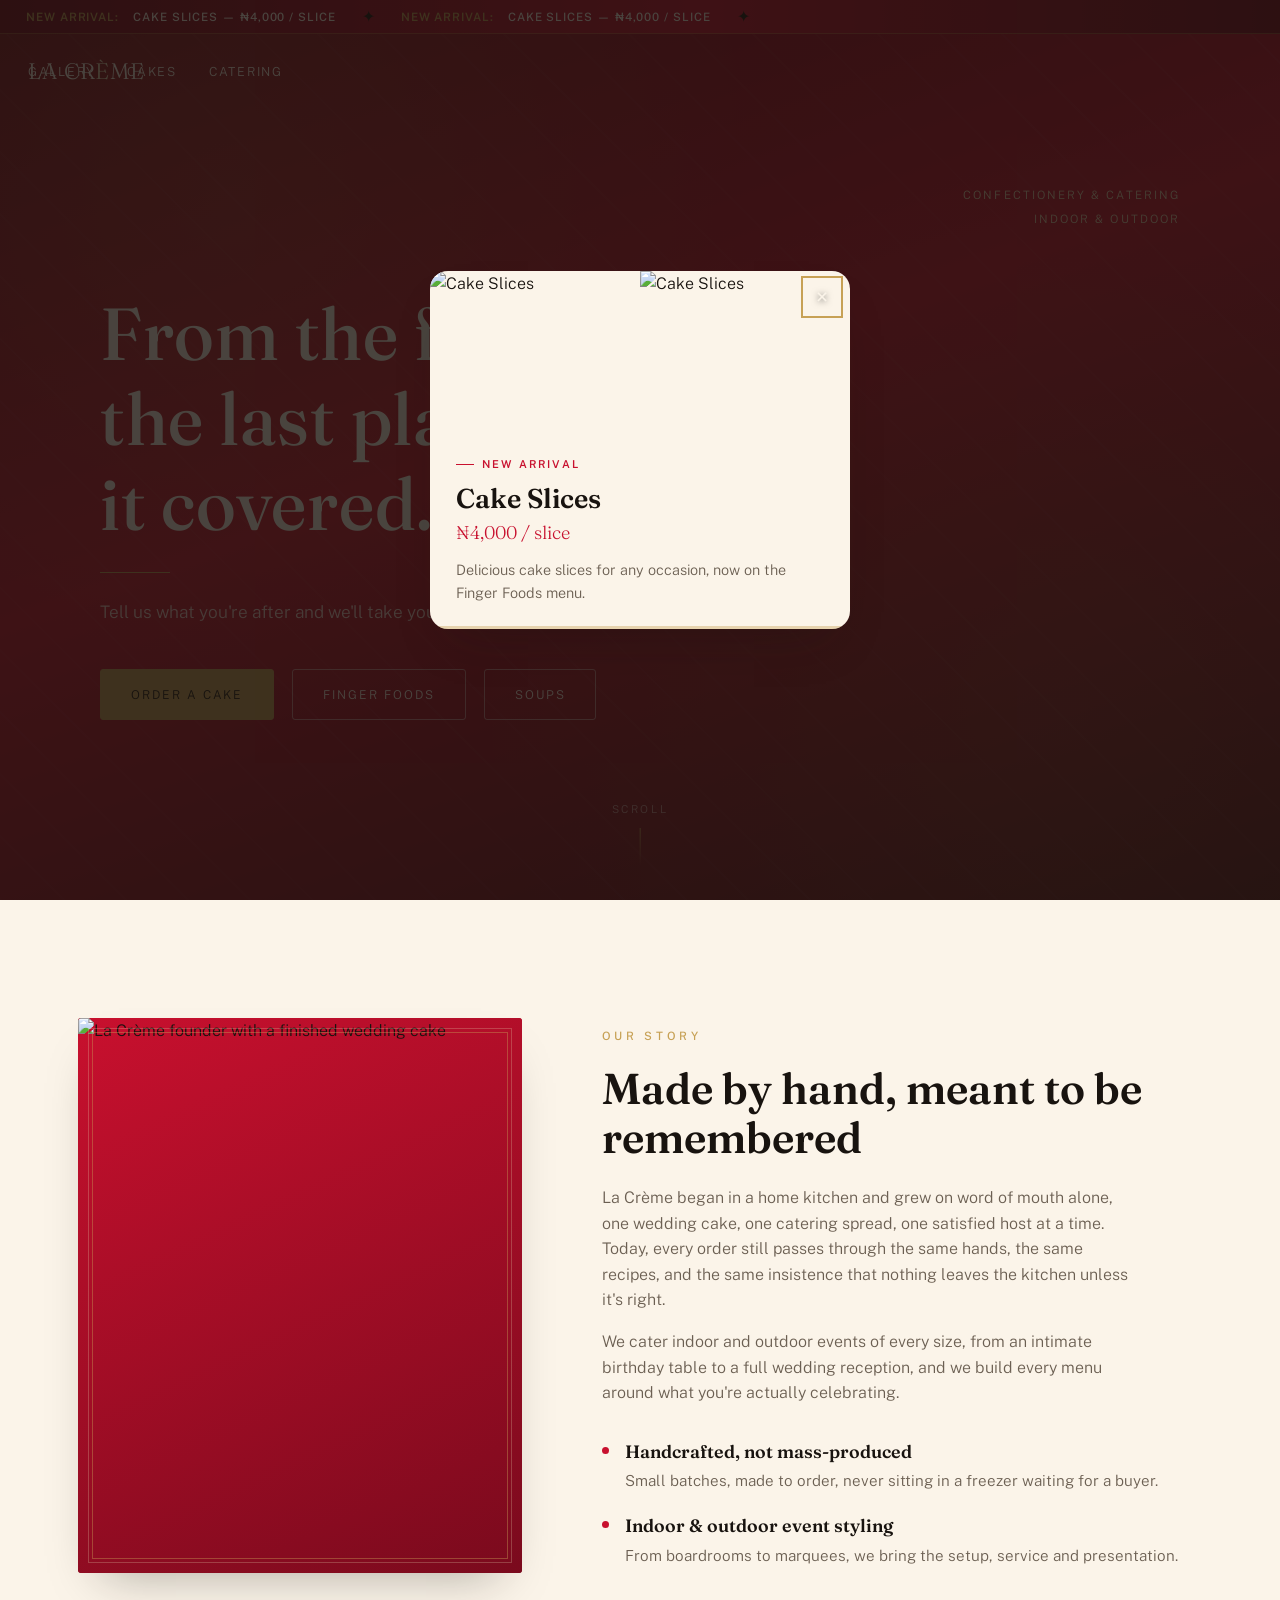
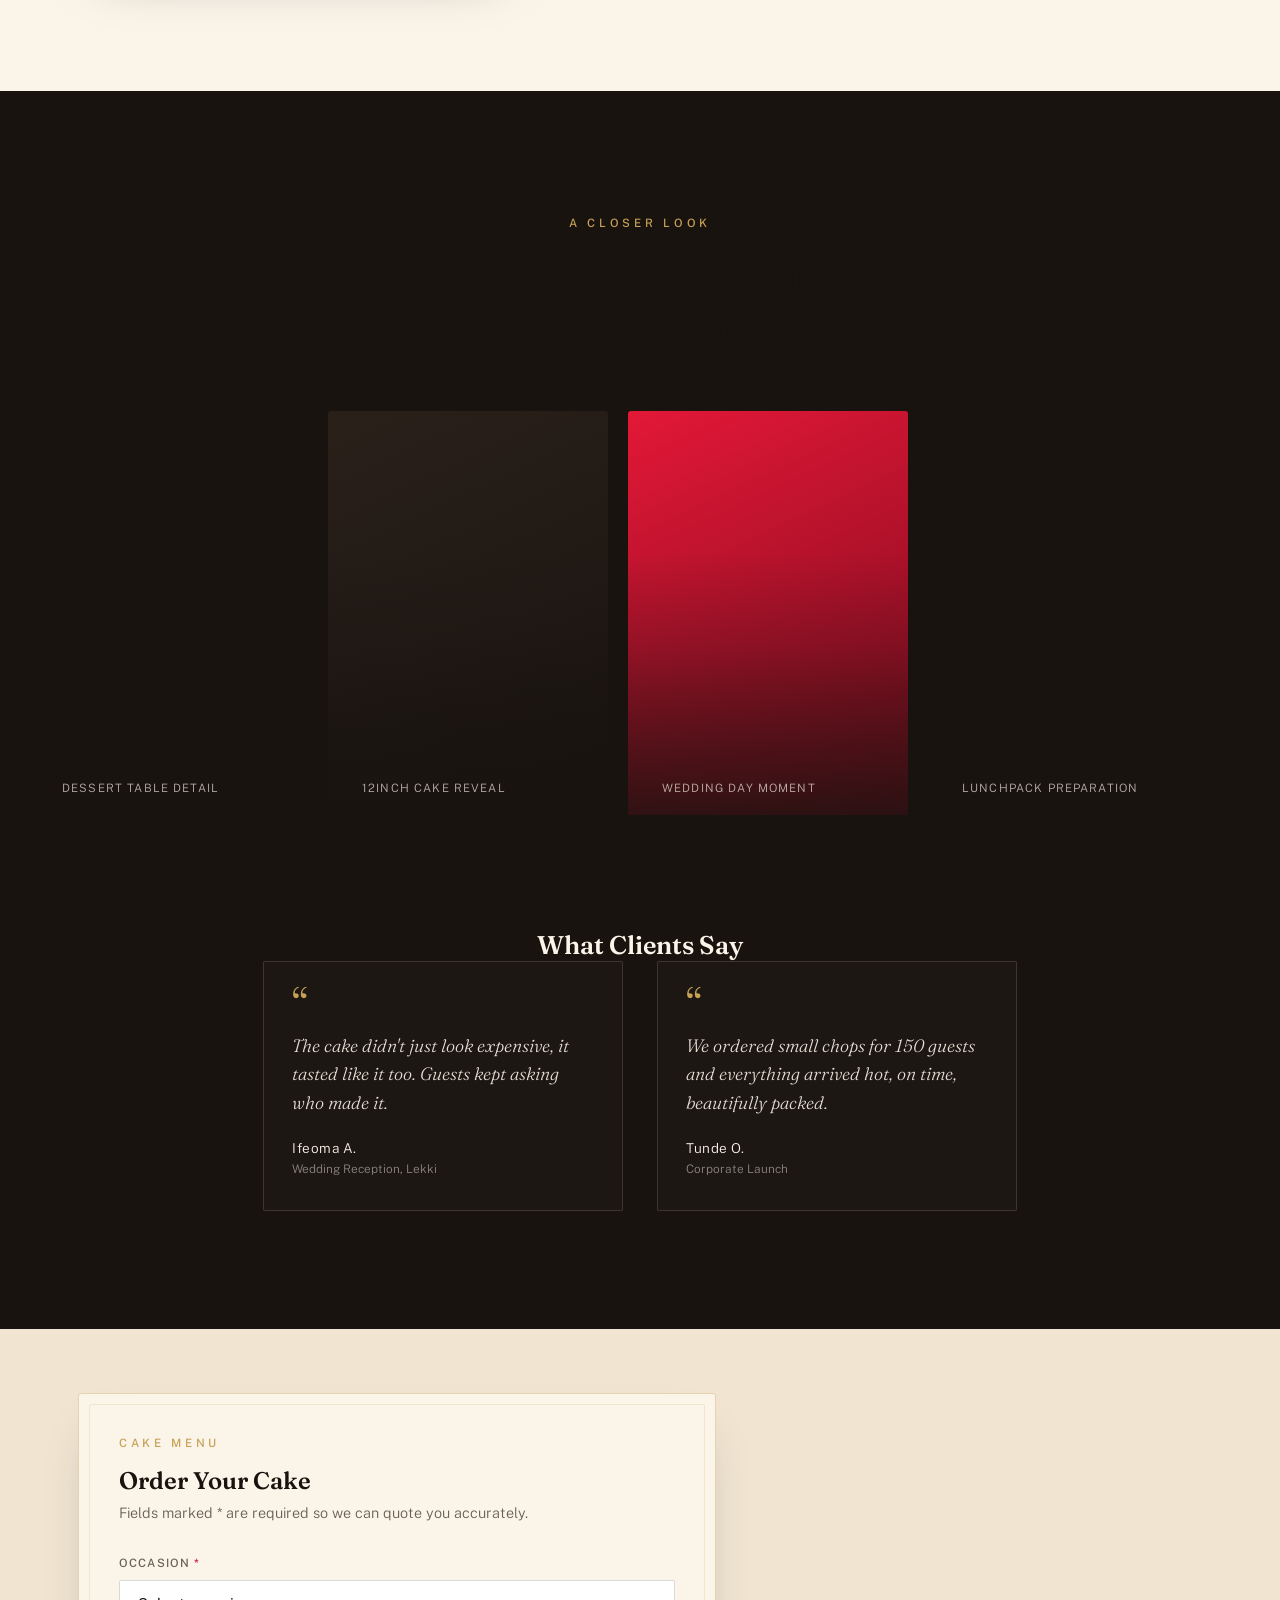
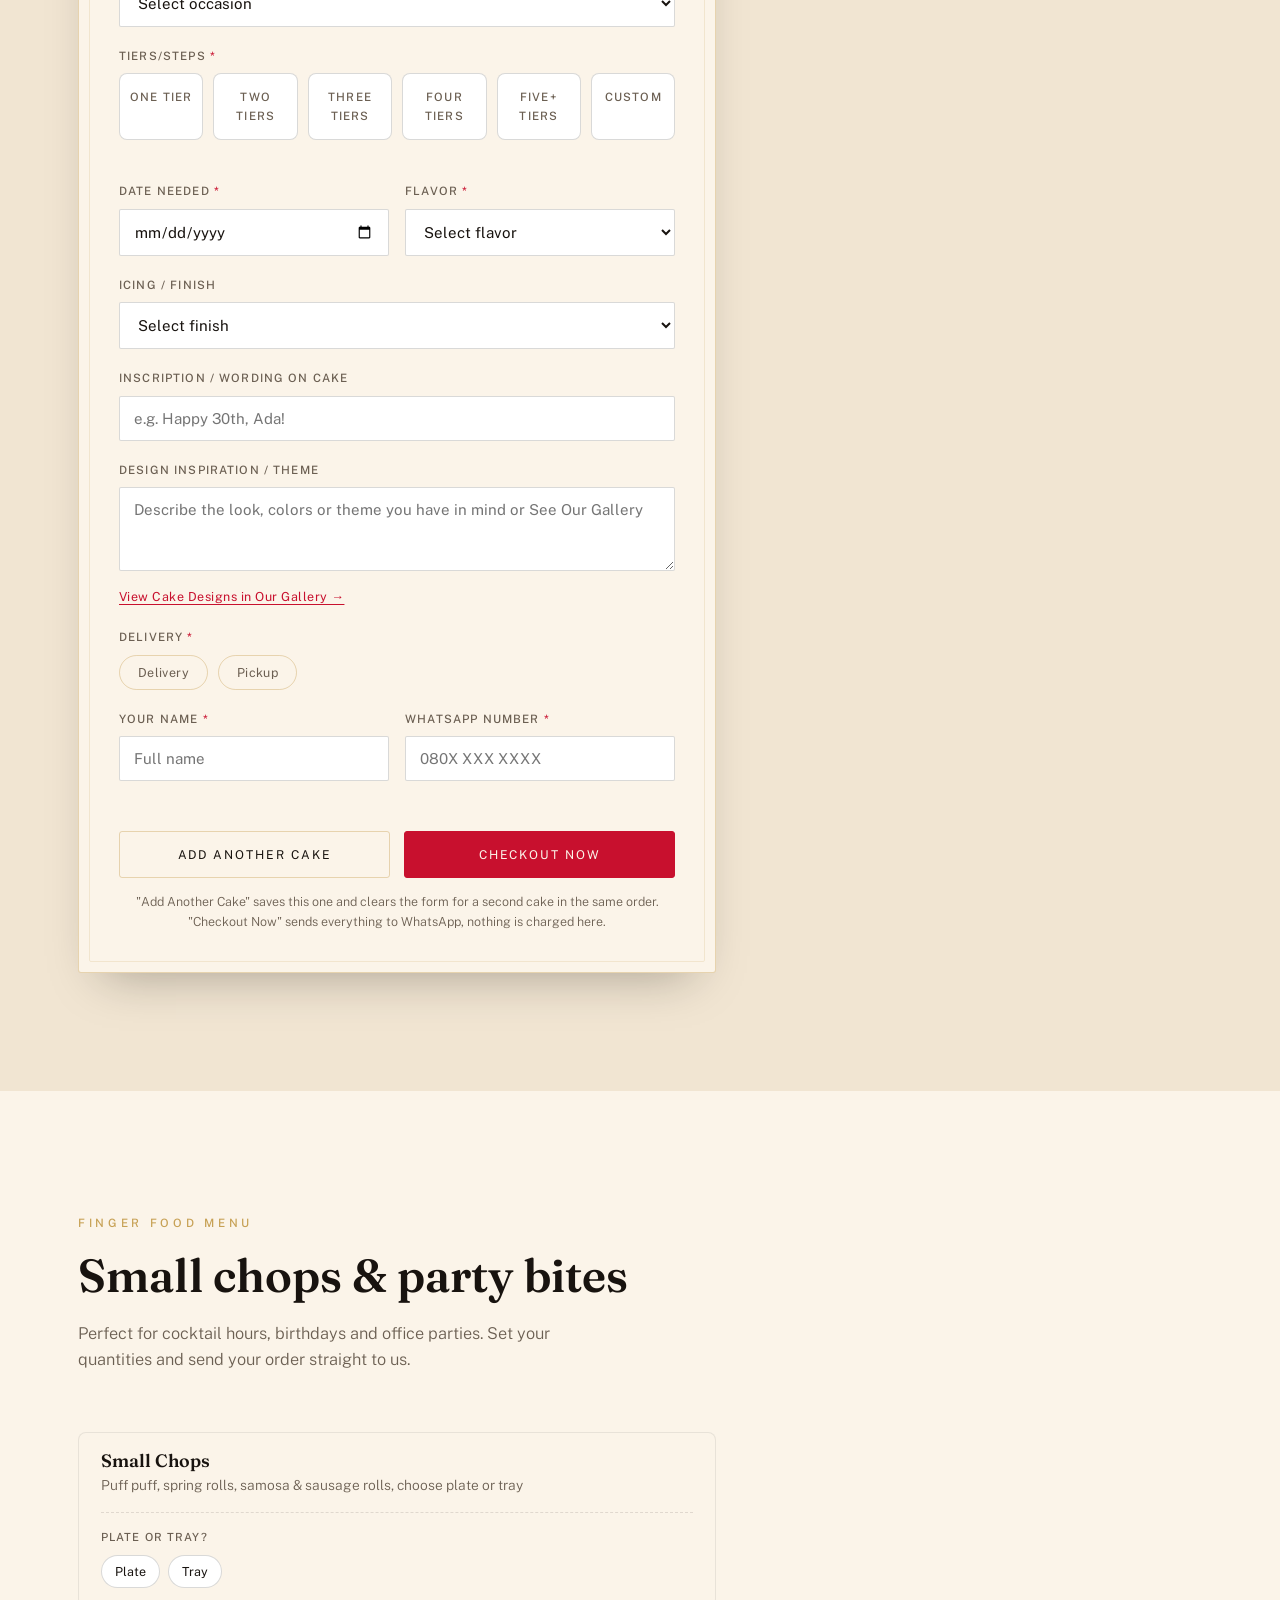
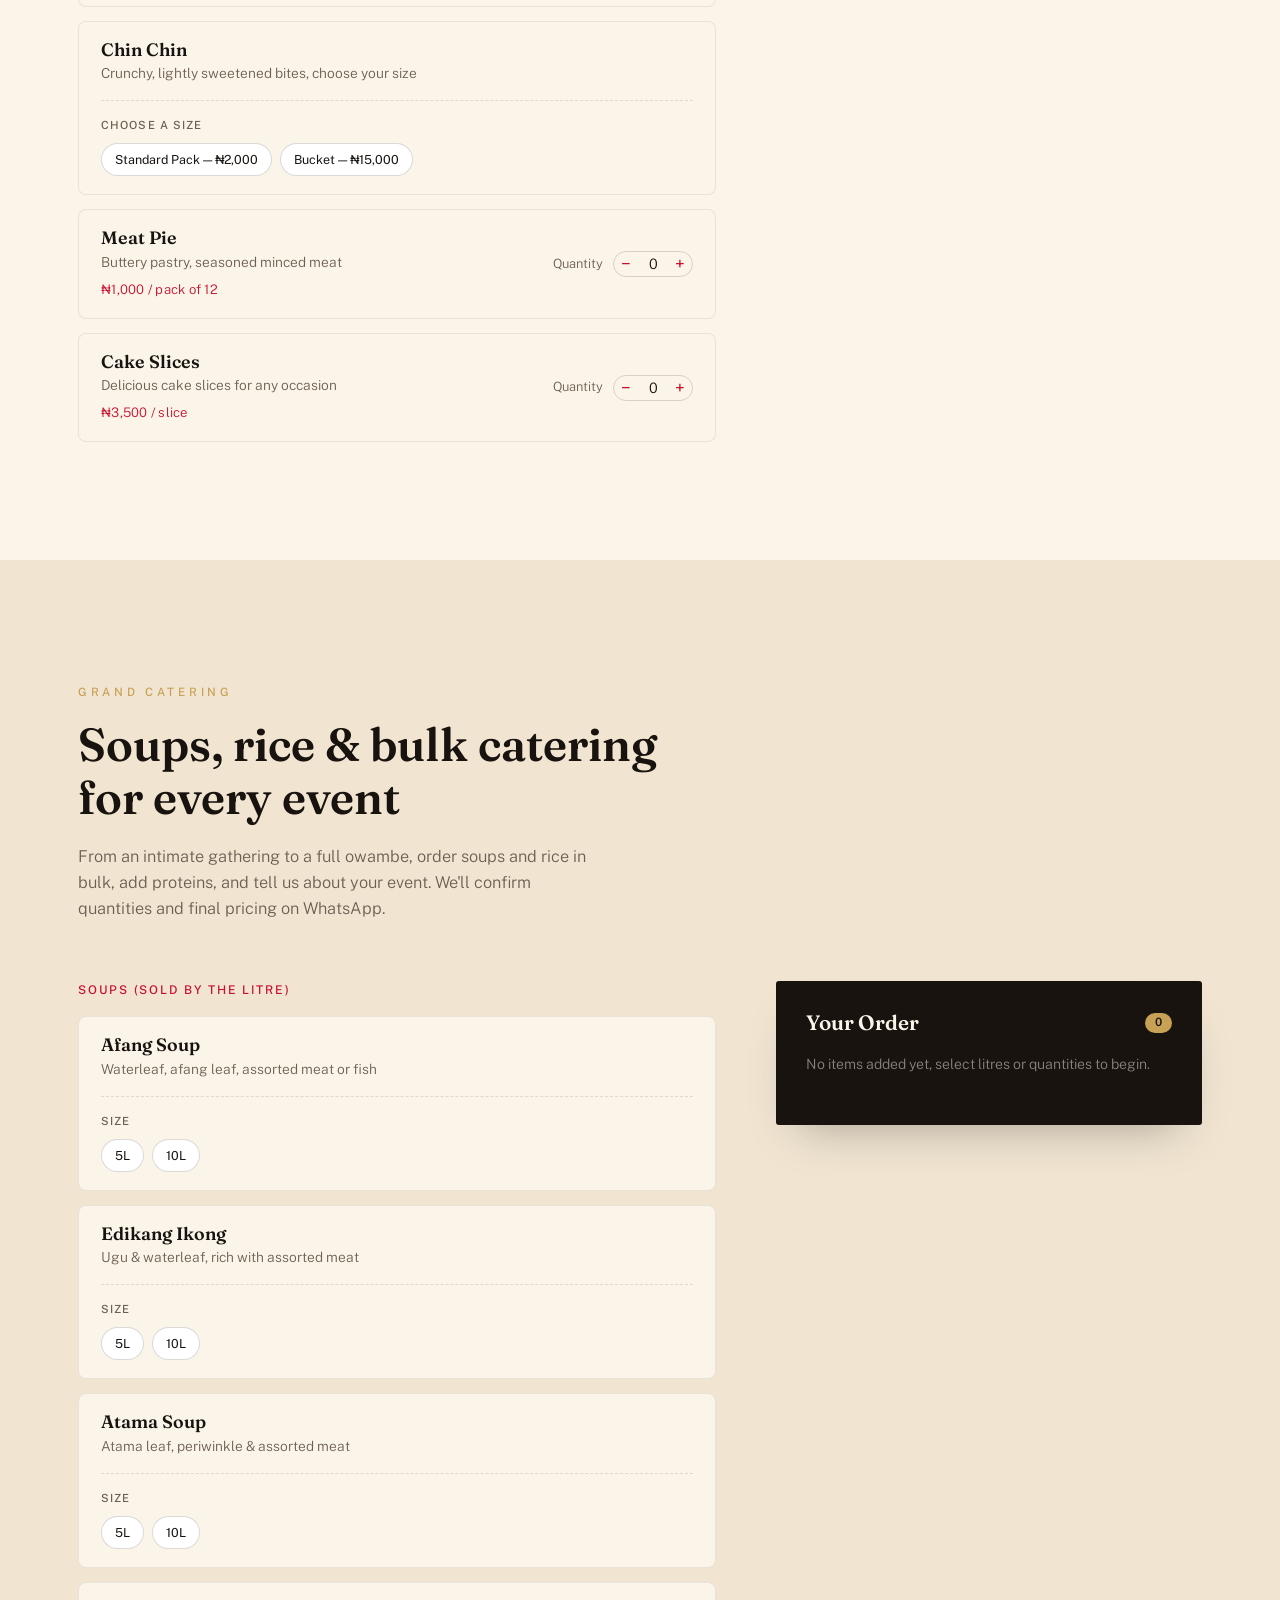
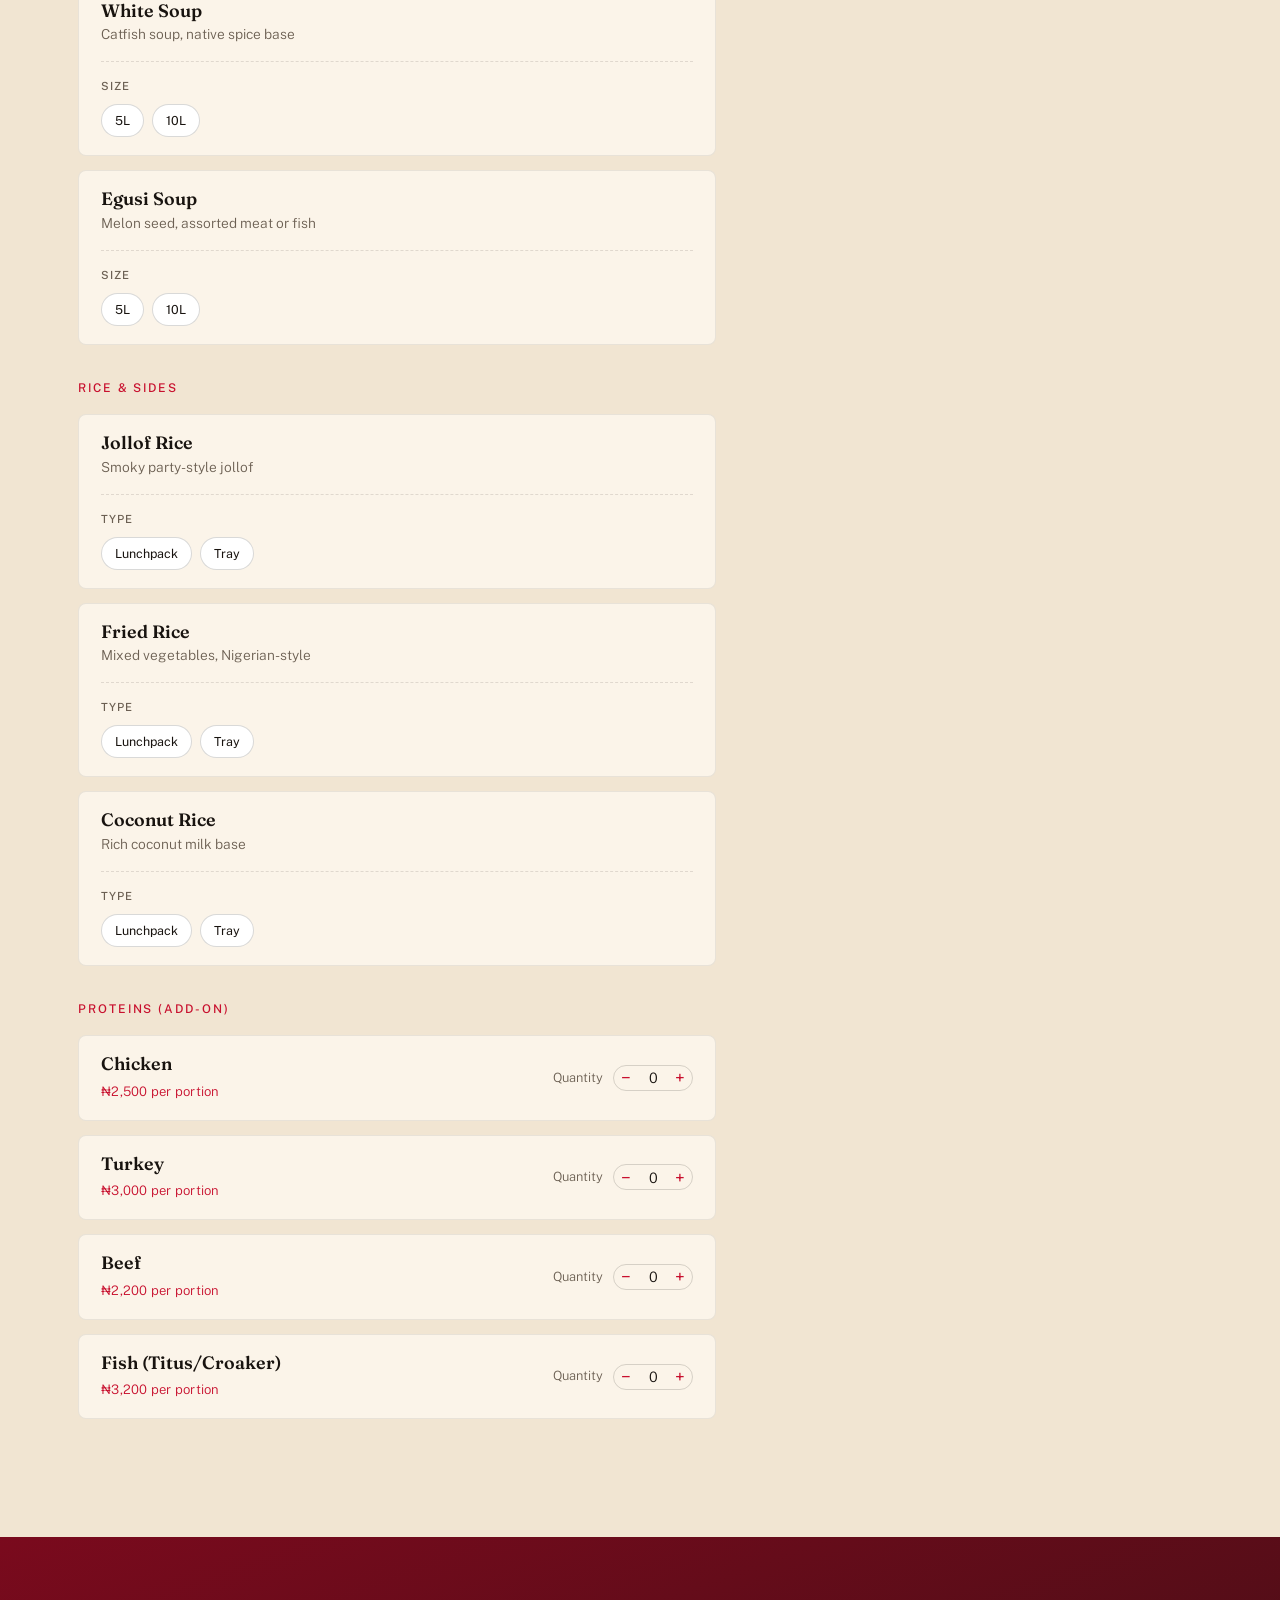
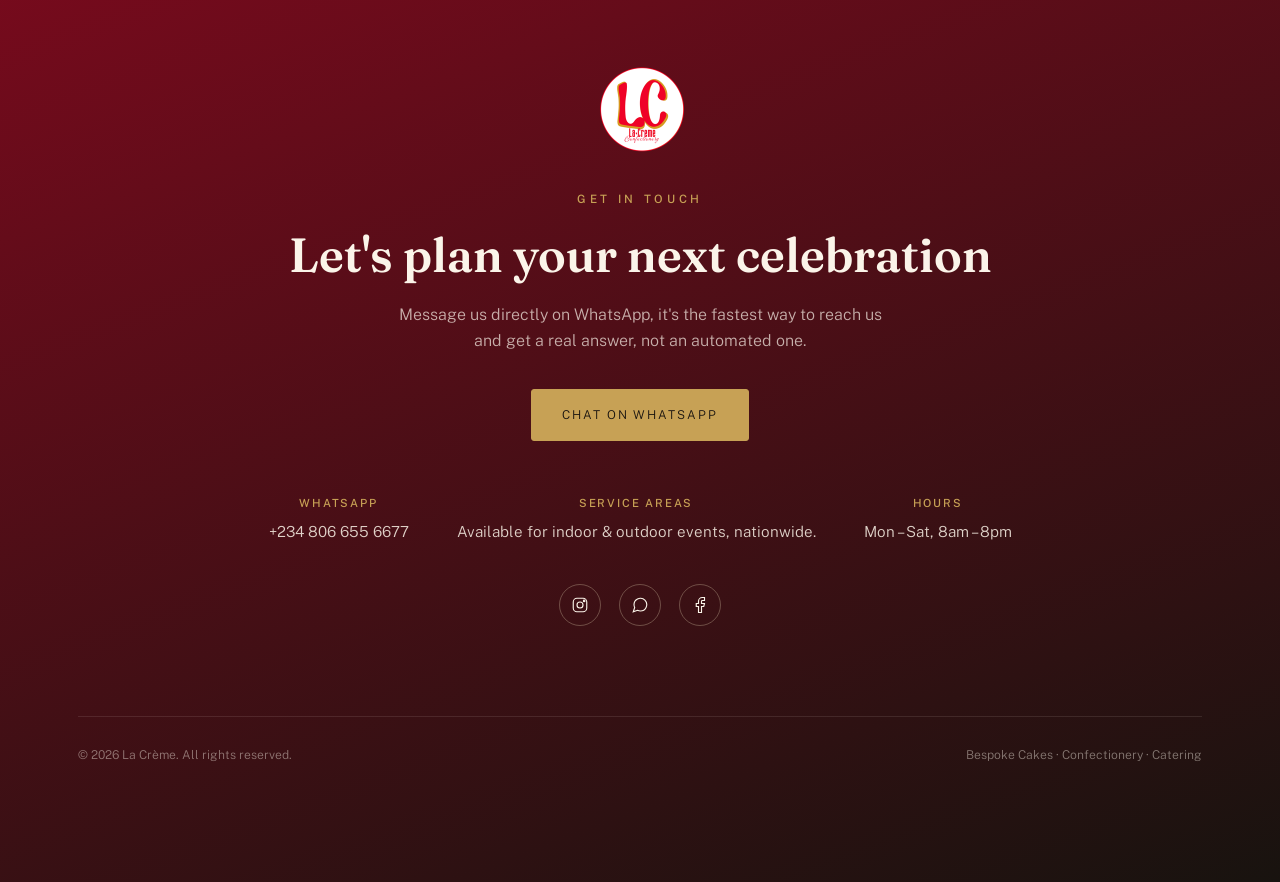
==== index.html @ 0a3f81fe "Order numbers, admin page + order API, cart persistence, readable WhatsApp messages - Order numbers " ====
<!DOCTYPE html>
<html lang="en">
<head>
<meta charset="UTF-8">
<meta name="viewport" content="width=device-width, initial-scale=1.0">
<title>La Crème | Bespoke Cakes, Confectionery &amp; Catering</title>
<meta name="description" content="La Crème — bespoke cakes, finger foods and grand catering for weddings, owambe and private events. Order directly on WhatsApp.">
<meta name="theme-color" content="#7A0A1D">
<!-- Open Graph / Twitter Card — controls how a shared link previews
     in WhatsApp, Facebook, etc. og:image must be an absolute URL, so
     it's hardcoded to the R2 bucket here rather than via mediaUrl()
     (a static <meta> tag can't run JS) — keep it in sync with
     R2_BASE_URL in config.js if the bucket URL ever changes. -->
<meta property="og:type" content="website">
<meta property="og:title" content="La Crème | Bespoke Cakes, Confectionery &amp; Catering">
<meta property="og:description" content="La Crème — bespoke cakes, finger foods and grand catering for weddings, owambe and private events. Order directly on WhatsApp.">
<meta property="og:image" content="https://pub-a9f72716b1e94d4bb55753e389d9903d.r2.dev/img/logo-wr.png">
<meta name="twitter:card" content="summary_large_image">
<meta name="twitter:title" content="La Crème | Bespoke Cakes, Confectionery &amp; Catering">
<meta name="twitter:description" content="La Crème — bespoke cakes, finger foods and grand catering for weddings, owambe and private events. Order directly on WhatsApp.">
<meta name="twitter:image" content="https://pub-a9f72716b1e94d4bb55753e389d9903d.r2.dev/img/logo-wr.png">
<link rel="icon" type="image/svg+xml" href="assets/favicon.svg">
<link rel="icon" type="image/png" sizes="32x32" href="assets/favicon-32.png">
<link rel="apple-touch-icon" href="assets/favicon-180.png">
<link rel="preconnect" href="https://pub-a9f72716b1e94d4bb55753e389d9903d.r2.dev" crossorigin>
<link rel="preload" as="image" href="https://pub-a9f72716b1e94d4bb55753e389d9903d.r2.dev/img/cakeslice1-sm.jpg">
<link rel="preload" as="image" href="https://pub-a9f72716b1e94d4bb55753e389d9903d.r2.dev/img/cakeslice2-sm.jpg">
<link rel="preconnect" href="https://fonts.googleapis.com">
<link rel="preconnect" href="https://fonts.gstatic.com" crossorigin>
<link href="https://fonts.googleapis.com/css2?family=Fraunces:ital,opsz,wght@0,9..144,300..600;1,9..144,400..500&family=Public+Sans:wght@300;400;500;600&display=swap" rel="stylesheet">
<link rel="stylesheet" href="index.css">
<script src="config.js" defer></script>
<script src="gallery-data.js" defer></script>
<script src="index.js" defer></script>
<!--
====================================================================
  LA CRÈME — HOW TO CUSTOMIZE THIS SITE
====================================================================
  1. WHATSAPP NUMBER — open config.js, find "whatsappNumber" near
     the top, and replace it with the real business number. Format:
     country code + number, digits only, no + and no leading 0.
     e.g. Nigerian number 0803 123 4567 becomes "2348031234567".
     config.js is shared by this page and gallery.html — change it
     once, both pages update.

  2. PHOTOS — hosted on Cloudflare R2, not this repo. Upload a photo
     to the bucket under "img/", then reference it as
     image: mediaUrl('img/your-file.jpg') in index.js/gallery.js (see
     R2_BASE_URL near the top of config.js). Leave "image: null"
     to keep the elegant placeholder frame. Same pattern for "video:"
     fields in testimonials.

  3. MENU & PRICES — edit the fingerFoodMenu, cateringSoups,
     cateringRice and cateringProteins arrays in index.js.
     All prices are indicative placeholders — update freely.

  4. BRAND VOICE / COPY — section headlines and body copy live
     directly in the HTML below, grouped by <section id="...">.

  5. DEPLOY — this is a single static file. Drag it into
     netlify.com/drop, or upload to any web host. No build step,
     no server required.
====================================================================
-->


</head>
<body>

<!-- News Ticker — scrolling promos, content built in index.js from NEWS_ITEMS -->
<div class="news-ticker" id="newsTicker" aria-label="Latest updates">
  <div class="news-ticker-track" id="newsTickerTrack"></div>
</div>

<!-- ============================================================
     NAV
============================================================ -->
<header class="nav hero-toggle" id="siteNav">
  <div class="container">
    <a href="#home" class="nav-logo" aria-label="La Crème home"><img src="assets/logo-nav.png" alt=""></a>
    <a href="#home" class="nav-brand">
      <span class="name">LA CR<em>È</em>ME</span>
    </a>
    <nav class="nav-links" id="navLinks">
      <a href="gallery.html">Gallery</a>
      <a href="#cakes">Cakes</a>
      <a href="#catering">Catering</a>
      <!-- <a href="#" class="nav-cta" id="navWaBtn">Chat on WhatsApp</a> -->
    </nav>

    <!-- Finger Foods + Catering cart. Hidden until something's in it;
         cakes go straight to WhatsApp so they never appear here. -->
    <div class="cart-widget" id="cartWidget" hidden>
      <button type="button" class="cart-icon-btn" id="cartIconBtn" aria-haspopup="true" aria-expanded="false" aria-label="View your order">
        <svg viewBox="0 0 24 24" width="20" height="20" fill="none" stroke="currentColor" stroke-width="1.6"><path d="M6 8h12l-1.1 11.2a2 2 0 0 1-2 1.8H9.1a2 2 0 0 1-2-1.8L6 8z"/><path d="M9 8V6a3 3 0 0 1 6 0v2"/></svg>
        <span class="cart-icon-badge" id="cartIconBadge">0</span>
      </button>
      <div class="cart-dropdown" id="cartDropdown" hidden>
        <div class="cart-dropdown-head">
          <h3>Your Order</h3>
          <button type="button" class="cart-dropdown-close" id="cartDropdownClose" aria-label="Close">&times;</button>
        </div>
        <div class="cart-dropdown-body" id="cartDropdownBody"></div>
        <div class="cart-dropdown-foot">
          <div class="cart-dropdown-total-row">
            <span>Estimated Total</span>
            <strong id="cartDropdownTotal">&#8358;0</strong>
          </div>
          <button type="button" class="btn btn-wine" id="cartCheckoutAllBtn" style="width:100%; justify-content:center;">Checkout All</button>
        </div>
      </div>
    </div>
  </div>
</header>

<!-- ============================================================
     HERO
============================================================ -->
<section class="hero" id="home">
  <div class="hero-content">
    <div class="hero-tags">
      <span>Confectionery &amp; Catering</span>
      <span>Indoor &amp; Outdoor</span>
    </div>
    <div class="hero-inner">
      <h1>From the first bite to the last plate, we've got it covered.</h1>
      <div class="divider"></div>
      <p class="lede">Tell us what you're after and we'll take you straight there.</p>
      <div class="hero-ctas">
        <a href="#cakes" class="btn btn-gold">Order a Cake</a>
        <a href="#finger-foods" class="btn btn-outline">Finger Foods</a>
        <a href="#catering" class="btn btn-outline">Soups</a>
      </div>
    </div>
  </div>
  <div class="scroll-cue"><span>Scroll</span><span class="line"></span></div>
</section>

<!-- ============================================================
     ABOUT
============================================================ -->
<section class="about" id="about">
  <div class="container about-grid">
    <figure class="about-frame reveal">
      <div class="media-frame" style="position:absolute;inset:0;">
        <img id="aboutPhoto" alt="La Crème founder with a finished wedding cake" loading="lazy">
        <div class="ring"></div>
      </div>
    </figure>
    <div class="about-copy reveal">
      <span class="eyebrow">Our Story</span>
      <h2>Made by hand, meant to be remembered</h2>
      <p>La Crème began in a home kitchen and grew on word of mouth alone, one wedding cake, one catering spread, one satisfied host at a time. Today, every order still passes through the same hands, the same recipes, and the same insistence that nothing leaves the kitchen unless it's right.</p>
      <p>We cater indoor and outdoor events of every size, from an intimate birthday table to a full wedding reception, and we build every menu around what you're actually celebrating.</p>
      <div class="about-points">
        <div class="about-point"><span class="dot"></span><div><strong>Handcrafted, not mass-produced</strong><span>Small batches, made to order, never sitting in a freezer waiting for a buyer.</span></div></div>
        <div class="about-point"><span class="dot"></span><div><strong>Indoor &amp; outdoor event styling</strong><span>From boardrooms to marquees, we bring the setup, service and presentation.</span></div></div>
        <!-- <div class="about-point"><span class="dot"></span><div><strong>Every order confirmed personally</strong><span>No carts, no confusion — you speak directly with us on WhatsApp before anything is finalized.</span></div></div> -->
      </div>
    </div>
  </div>
</section>

<!-- ============================================================
     GALLERY / TESTIMONIALS
============================================================ -->
<section class="gallery" id="gallery">
  <div class="container">
    <div class="section-head center reveal">
      <span class="eyebrow" style="justify-content:center;">A Closer Look</span>
      <h2>Real tables, real clients, real celebrations</h2>
    </div>
    <!-- <h3 class="reel-title" style="color:var(--ivory); font-size:1.6rem; text-align:center;">Behind the Scenes</h3> -->
    <div class="reel" id="videoReel"></div>

    <h3 class="testimonial-title" style="color:var(--ivory); font-size:1.6rem; text-align:center;">What Clients Say</h3>
    <div class="t-grid" id="testimonialGrid"></div>
  </div>
</section>

<!-- ============================================================
     CAKES
============================================================ -->
<section class="menu-section" id="cakes">
  <div class="container">
    <!-- <div class="flavor-showcase reveal">
      <h4>Popular Flavors</h4>
      <div class="chip-row">
        <span class="chip">Vanilla Bean</span><span class="chip">Red Velvet</span><span class="chip">Chocolate Fudge</span>
        <span class="chip">Lemon Zest</span><span class="chip">Banana Walnut</span><span class="chip">Marble</span>
        <span class="chip">Coconut</span><span class="chip">Carrot</span><span class="chip">Pineapple</span>
        <span class="chip">Strawberry</span><span class="chip">Rum-Soaked Fruit (Wedding)</span>
      </div>
    </div> -->

    <div class="menu-layout">
      <div class="order-card reveal" style="max-width:640px;">
        <span class="eyebrow">Cake Menu</span>
        <h3>Order Your Cake</h3>
        <p class="sub">Fields marked <span class="req">*</span> are required so we can quote you accurately.</p>
        <form id="cakeForm">
          <div class="field">
            <label for="cakeOccasion">Occasion <span class="req">*</span></label>
            <select id="cakeOccasion">
              <option value="">Select occasion</option>
              <option>Birthday</option><option>Wedding</option><option>Anniversary</option>
              <option>Baby Shower / Naming</option><option>Graduation</option><option>Corporate / Brand Launch</option><option>Other</option>
            </select>
          </div>
          <div class="field">
            <label>Tiers/Steps <span class="req">*</span></label>
            <div class="tier-select" id="tierSelect">
              <label class="tier-option"><input type="checkbox" name="tier" value="One Tier" data-count="1">One Tier</label>
              <label class="tier-option"><input type="checkbox" name="tier" value="Two Tiers" data-count="2">Two Tiers</label>
              <label class="tier-option"><input type="checkbox" name="tier" value="Three Tiers" data-count="3">Three Tiers</label>
              <label class="tier-option" id="tierOpt4"><input type="checkbox" name="tier" value="Four Tiers" data-count="4">Four Tiers</label>
              <label class="tier-option" id="tierOpt5plus"><input type="checkbox" name="tier" value="Five+ Tiers (Grand/Wedding)" data-count="5">Five+ Tiers</label>
              <label class="tier-option" id="tierOptCustom"><input type="checkbox" id="tierCustomCheckbox" value="Custom">Custom</label>
            </div>
            <div class="field tier-custom-field" id="tierCustomField" style="display:none;">
              <label for="tierCustomCount">How many tiers/steps?</label>
              <input type="number" id="tierCustomCount" min="1" max="20" placeholder="e.g. 7">
              <p class="form-note" style="text-align:left; margin-top:8px;">Custom orders don't need inches/layers picked here, we'll confirm the full spec with you directly on WhatsApp.</p>
            </div>
            <p class="form-note" id="birthdayTierNote" style="display:none; text-align:left; margin-top:10px;">Birthday cakes are available in 1–3 tiers/steps.</p>
            <div class="tier-config" id="tierConfig"></div>
          </div>
          <div class="field-row">
            <!-- <div class="field">
              <label for="cakeServings">Approx. Servings <span class="req">*</span></label>
              <input type="number" id="cakeServings" min="1" placeholder="e.g. 40">
            </div> -->
            <div class="field">
              <label for="cakeDate">Date Needed <span class="req">*</span></label>
              <input type="date" id="cakeDate">
            </div>
            <div class="field">
              <label for="cakeFlavor">Flavor <span class="req">*</span></label>
              <select id="cakeFlavor">
                <option value="">Select flavor</option>
                <option>Vanilla</option><option>Red Velvet</option><option>Chocolate </option>
                <option>Banana bread</option><option>Marble</option>
                <option>Coconut</option><option>Carrot</option>
                <option>Strawberry</option><option>Rich-Fruit cake (Wedding)</option><option>Undecided, need guidance</option>
              </select>
            </div>
          </div>
          <div class="field">
            <label for="cakeFinish">Icing / Finish</label>
            <select id="cakeFinish">
              <option value="">Select finish</option>
              <option>Classic Buttercream</option><option>Fondant</option><option>Semi-Naked</option><option>Whipped Cream</option>
              <!-- <option>Drip Finish</option><option>Fresh Floral</option><option>Edible Gold Leaf</option> -->
            </select>
          </div>
          <div class="field">
            <label for="cakeInscription">Inscription / Wording on Cake</label>
            <input type="text" id="cakeInscription" placeholder="e.g. Happy 30th, Ada!">
          </div>
          <div class="field">
            <label for="cakeDesign">Design Inspiration / Theme</label>
            <textarea id="cakeDesign" placeholder="Describe the look, colors or theme you have in mind or See Our Gallery"></textarea>
            <button type="button" style="margin-top: 10px;" class="gallery-peek-btn" id="cakeGalleryOpenBtn">View Cake Designs in Our Gallery →</button>
          </div>
          <div class="field">
            <label>Delivery <span class="req">*</span></label>
            <div class="chip-row" id="cakeDelivery">
              <button type="button" class="chip" data-value="Delivery">Delivery</button>
              <button type="button" class="chip" data-value="Pickup">Pickup</button>
            </div>
          </div>
          <div class="field" id="cakeDeliveryAddressField" style="display:none;">
            <label for="cakeDeliveryAddress">Delivery Location <span class="req">*</span></label>
            <input type="text" id="cakeDeliveryAddress" placeholder="Full delivery address / area">
          </div>
          <div class="field-row">
            <div class="field">
              <label for="cakeName">Your Name <span class="req">*</span></label>
              <input type="text" id="cakeName" placeholder="Full name">
            </div>
            <div class="field">
              <label for="cakePhone">WhatsApp Number <span class="req">*</span></label>
              <input type="tel" id="cakePhone" placeholder="080X XXX XXXX">
            </div>
          </div>
          <div class="submit-row">
            <div class="cake-actions">
              <button type="button" class="btn btn-outline" id="cakeAddAnotherBtn" style="border-color: var(--gold-line); color: var(--ink);">Add Another Cake</button>
              <button type="submit" class="btn btn-wine" id="cakeCheckoutBtn">Checkout Now</button>
            </div>
            <p class="form-note">"Add Another Cake" saves this one and clears the form for a second cake in the same order. "Checkout Now" sends everything to WhatsApp, nothing is charged here.</p>
          </div>
        </form>
      </div>
    </div>
  </div>
</section>

<!-- ============================================================
     FINGER FOODS
============================================================ -->
<section class="menu-section alt" id="finger-foods">
  <div class="container">
    <div class="section-head reveal">
      <span class="eyebrow">Finger Food Menu</span>
      <h2>Small chops &amp; party bites</h2>
      <p>Perfect for cocktail hours, birthdays and office parties. Set your quantities and send your order straight to us.</p>
    </div>
    <div class="menu-layout mt-lg">
      <div class="menu-list reveal" id="fingerFoodList"></div>
      <div class="order-summary reveal" id="fingerFoodSummary">
        <h3>Your Order <span class="count-badge" id="ffCount">0</span></h3>
        <p class="summary-empty" id="ffEmpty">No items added yet, use the + buttons to build your order.</p>
        <div class="summary-list" id="ffList"></div>
        <div id="ffCheckout" style="display:none;">
          <div class="summary-divider"></div>
          <div class="summary-total"><span>Estimated Total</span><strong id="ffTotal">₦0</strong></div>
          <button type="button" class="btn btn-wine" style="width:100%; justify-content:center;" id="ffCheckoutBtn">Checkout</button>
        </div>
      </div>
    </div>
  </div>
</section>

<!-- ============================================================
     CATERING / BULK ORDERS
============================================================ -->
<section class="menu-section" id="catering">
  <div class="container">
    <div class="section-head reveal">
      <span class="eyebrow">Grand Catering</span>
      <h2>Soups, rice &amp; bulk catering for every event</h2>
      <p>From an intimate gathering to a full owambe, order soups and rice in bulk, add proteins, and tell us about your event. We'll confirm quantities and final pricing on WhatsApp.</p>
    </div>
    <div class="menu-layout mt-lg">
      <div class="reveal">
        <div class="menu-group-title">Soups (sold by the litre)</div>
        <div class="menu-list" id="soupList"></div>

        <div class="menu-group-title">Rice &amp; Sides</div>
        <div class="menu-list" id="riceList"></div>

        <div class="menu-group-title">Proteins (Add-On)</div>
        <div class="menu-list" id="proteinList"></div>
      </div>

      <div class="order-summary reveal" id="cateringSummary">
        <h3>Your Order <span class="count-badge" id="catCount">0</span></h3>
        <p class="summary-empty" id="catEmpty">No items added yet, select litres or quantities to begin.</p>
        <div class="summary-list" id="catList"></div>
        <div id="catCheckout" style="display:none;">
          <div class="summary-divider"></div>
          <div class="summary-total"><span>Estimated Total</span><strong id="catTotal">₦0</strong></div>
          <button type="button" class="btn btn-wine" style="width:100%; justify-content:center;" id="catCheckoutBtn">Checkout</button>
        </div>
      </div>
    </div>
  </div>
</section>

<!-- ============================================================
     CONTACT / FOOTER
============================================================ -->
<section class="contact" id="contact">
  <div class="container">
    <div class="crest-wrap"><img class="logo-img logo-lg" src="assets/logo-crest.png" alt="La Crème"></div>
    <span class="eyebrow">Get In Touch</span>
    <h2>Let's plan your next celebration</h2>
    <p class="lede">Message us directly on WhatsApp, it's the fastest way to reach us and get a real answer, not an automated one.</p>
    <a href="#" class="btn btn-gold" id="contactWaBtn">Chat on WhatsApp</a>

    <div class="contact-info">
      <div class="c-block"><h4>WhatsApp</h4><p id="contactPhoneDisplay">+234 806 655 6677</p></div>
      <div class="c-block"><h4>Service Areas</h4><p>Available for indoor &amp; outdoor events, nationwide.</p></div>
      <div class="c-block"><h4>Hours</h4><p>Mon – Sat, 8am – 8pm</p></div>
    </div>

    <div class="contact-social">
      <a href="#" aria-label="Instagram"><svg width="18" height="18" viewBox="0 0 24 24" fill="none" stroke="currentColor" stroke-width="1.5"><rect x="3" y="3" width="18" height="18" rx="5"/><circle cx="12" cy="12" r="4"/><circle cx="17.5" cy="6.5" r="1"/></svg></a>
      <a href="#" aria-label="WhatsApp" id="contactWaIcon"><svg width="18" height="18" viewBox="0 0 24 24" fill="none" stroke="currentColor" stroke-width="1.5"><path d="M21 11.5a8.38 8.38 0 0 1-.9 3.8 8.5 8.5 0 0 1-7.6 4.7 8.38 8.38 0 0 1-3.8-.9L3 21l1.9-5.7a8.38 8.38 0 0 1-.9-3.8 8.5 8.5 0 0 1 4.7-7.6 8.38 8.38 0 0 1 3.8-.9h.5a8.48 8.48 0 0 1 8 8v.5z"/></svg></a>
      <a href="#" aria-label="Facebook"><svg width="18" height="18" viewBox="0 0 24 24" fill="none" stroke="currentColor" stroke-width="1.5"><path d="M18 2h-3a5 5 0 0 0-5 5v3H7v4h3v8h4v-8h3l1-4h-4V7a1 1 0 0 1 1-1h3z"/></svg></a>
    </div>

    <div class="footer-bottom">
      <span>© <span id="year"></span> La Crème. All rights reserved.</span>
      <span>Bespoke Cakes · Confectionery · Catering</span>
    </div>
  </div>
</section>



<!-- News Popup — auto-dismisses; content picked at random from NEWS_ITEMS -->
<div class="news-modal" id="newsModal" role="dialog" aria-modal="true" aria-label="Announcement">
  <div class="news-modal-backdrop" id="newsModalBackdrop"></div>
  <div class="news-modal-panel">
    <button type="button" class="news-modal-close" id="newsModalClose" aria-label="Close">&times;</button>
    <div class="news-modal-gallery" id="newsModalGallery"></div>
    <div class="news-modal-body">
      <span class="news-modal-tag" id="newsModalTag">New Arrival</span>
      <h3 id="newsModalTitle"></h3>
      <p class="news-modal-price" id="newsModalPrice"></p>
      <p class="news-modal-blurb" id="newsModalBlurb"></p>
    </div>
    <div class="news-modal-timer"><span id="newsModalTimerBar"></span></div>
  </div>
</div>

<!-- Checkout — combines whatever's in the cart (Finger Foods and/or
     Catering) into one form and one WhatsApp message. Opened from
     the "Checkout" button in either order-summary, or "Checkout All"
     in the nav cart dropdown — never sits on the page itself. -->
<div class="checkout-modal" id="checkoutModal" role="dialog" aria-modal="true" aria-label="Checkout">
  <div class="checkout-backdrop" id="checkoutBackdrop"></div>
  <div class="checkout-panel">
    <div class="checkout-head">
      <h3>Complete Your Order</h3>
      <button type="button" class="checkout-close" id="checkoutClose" aria-label="Close">&times;</button>
    </div>
    <div class="checkout-review" id="checkoutReview"></div>
    <div class="checkout-total"><span>Estimated Total</span><strong id="checkoutTotal">&#8358;0</strong></div>
    <form id="checkoutForm">
      <div class="field" id="checkoutEventTypeField" hidden>
        <label for="checkoutEventType">Event Type <span class="req">*</span></label>
        <select id="checkoutEventType">
          <option value="">Select event type</option>
          <option>Wedding</option><option>Birthday</option><option>Owambe / Party</option>
          <option>Corporate</option><option>Burial / Memorial</option><option>Other</option>
        </select>
      </div>
      <div class="field-row" id="checkoutEventDetailsRow" hidden>
        <div class="field"><label for="checkoutGuests">Number of Guests</label><input type="number" id="checkoutGuests" min="1" placeholder="e.g. 100"></div>
        <div class="field"><label>Service Type</label>
          <div class="chip-row" id="checkoutServiceType">
            <button type="button" class="chip" data-value="Indoor">Indoor</button>
            <button type="button" class="chip" data-value="Outdoor">Outdoor</button>
            <button type="button" class="chip" data-value="Both">Both</button>
          </div>
        </div>
      </div>
      <div class="field-row">
        <div class="field"><label for="checkoutName">Your Name <span class="req">*</span></label><input type="text" id="checkoutName" placeholder="Full name"></div>
        <div class="field"><label for="checkoutPhone">WhatsApp Number <span class="req">*</span></label><input type="tel" id="checkoutPhone" placeholder="080X XXX XXXX"></div>
      </div>
      <div class="field">
        <label>Delivery <span class="req">*</span></label>
        <div class="chip-row" id="checkoutDelivery">
          <button type="button" class="chip" data-value="Delivery">Delivery</button>
          <button type="button" class="chip" data-value="Pickup">Pickup</button>
        </div>
      </div>
      <div class="field" id="checkoutAddressField" style="display:none;">
        <label for="checkoutAddress">Delivery / Venue Location <span class="req">*</span></label>
        <input type="text" id="checkoutAddress" placeholder="Full address">
      </div>
      <div class="field"><label for="checkoutDate">Date Needed <span class="req" id="checkoutDateReq" hidden>*</span></label><input type="date" id="checkoutDate"></div>
      <div class="field"><label for="checkoutNotes">Additional Notes</label><textarea id="checkoutNotes" placeholder="Any special requests"></textarea></div>
      <button type="submit" class="btn btn-wine" style="width:100%; justify-content:center;">Send Order via WhatsApp</button>
    </form>
  </div>
</div>

<!-- Cake design gallery — a grid pulled from the "Cakes" category of
     gallery-data.js (shared with gallery.html, no data duplicated),
     opened from "View Cake Designs in Our Gallery" on the cake form. -->
<div class="cake-gallery-modal" id="cakeGalleryModal" role="dialog" aria-modal="true" aria-label="Cake design gallery">
  <div class="cake-gallery-backdrop" id="cakeGalleryBackdrop"></div>
  <div class="cake-gallery-panel">
    <div class="checkout-head">
      <h3>Cake Designs</h3>
      <button type="button" class="checkout-close" id="cakeGalleryClose" aria-label="Close">&times;</button>
    </div>
    <div class="cgm-grid" id="cgmGrid"></div>
    <div id="cgmSentinel"></div>
  </div>
</div>

<!-- Debounced announcements for screen readers -->
<div class="sr-only" id="cartLive" aria-live="polite" aria-atomic="true"></div>

<!-- Back to top -->
<button type="button" class="scroll-top-btn" id="scrollTopBtn" aria-label="Back to top" hidden>
  <svg viewBox="0 0 24 24" width="20" height="20" fill="none" stroke="currentColor" stroke-width="2"><path d="M12 19V5M5 12l7-7 7 7"/></svg>
</button>

<!-- Toast -->
<div class="toast" id="toast"></div>


</body>
</html>
---- index.css ----
/* ============================================================
   RESET & BASE
============================================================ */
*, *::before, *::after { box-sizing: border-box; margin: 0; padding: 0; }
html {
  scroll-behavior: smooth;
  overflow-x: hidden; /* FIX: stops the off-canvas mobile nav from
                          widening the page's scrollable area */
  width: 100%;
}
@media (prefers-reduced-motion: reduce) {
  html { scroll-behavior: auto; }
  *, *::before, *::after { animation-duration: 0.001ms !important; animation-iteration-count: 1 !important; transition-duration: 0.001ms !important; scroll-behavior: auto !important; }
}

:root{
  --wine: #C8102E;
  --wine-deep: #7A0A1D;
  --wine-bright: #E31837;
  --ink: #18130F;
  --ivory: #FBF4E9;
  --ivory-dim: #F1E5D2;
  --gold: #C7A155;
  --gold-soft: #E8D9B5;
  --gold-line: rgba(199,161,85,0.4);
  --text-muted: #6b5f52;
  --font-display: 'Fraunces', serif;
  --font-body: 'Public Sans', sans-serif;
  --shadow-card: 0 24px 48px -24px rgba(24,19,15,0.35);
  --container: 1180px;
  --ticker-h: 34px;
}

body{
  font-family: var(--font-body);
  background: var(--ivory);
  color: var(--ink);
  line-height: 1.6;
  font-weight: 300;
  -webkit-font-smoothing: antialiased;
  overflow-x: hidden;
  width: 100%;
  max-width: 100vw; /* FIX: hard safety cap so no descendant, fixed or
                        otherwise, can push the page wider than the
                        viewport */
}

img { max-width: 100%; display: block; }
a { color: inherit; text-decoration: none; }
ul { list-style: none; }
button { font-family: inherit; cursor: pointer; border: none; background: none; color: inherit; }
input, select, textarea { font-family: inherit; font-size: 1rem; }

h1, h2, h3, h4 { font-family: var(--font-display); font-weight: 600; font-variation-settings: "WONK" 0; line-height: 1.15; color: var(--ink); }

.container{ max-width: var(--container); margin: 0 auto; padding: 0 28px; }

.eyebrow{
  font-family: var(--font-body);
  font-size: 0.72rem;
  letter-spacing: 0.32em;
  text-transform: uppercase;
  color: var(--gold);
  font-weight: 500;
  display: inline-flex;
  align-items: center;
  gap: 14px;
}

.section-head{ max-width: 640px; margin-bottom: 56px; }
.section-head.center{ margin-left:auto; margin-right:auto; text-align:center; }
.section-head h2{ font-size: clamp(2rem, 4vw, 2.9rem); margin-top: 14px; }
.section-head p{ margin-top: 18px; color: var(--text-muted); font-size: 1.02rem; max-width: 52ch; }
.section-head.center p{ margin-left:auto; margin-right:auto; }

section{ padding: 118px 0; position: relative; scroll-margin-top: calc(84px + var(--ticker-h)); overflow-x: clip; }

/* Reveal-on-scroll */
.reveal{ opacity: 0; transform: translateY(28px); transition: opacity .8s ease, transform .8s ease; }
.reveal.is-visible{ opacity: 1; transform: translateY(0); }

/* ============================================================
   LOGO — signature mark
============================================================ */
.logo-img{
  height: 44px; width: auto; flex-shrink: 0; display: block;
}
.logo-img.logo-lg{ height: 108px; }

/* ============================================================
   NEWS TICKER — scrolling promo strip, sits above the nav.
   Content is built in JS from NEWS_ITEMS (see index.js/gallery.js),
   shuffled on each load; the track is duplicated so the CSS loop
   is seamless.
============================================================ */
.news-ticker{
  position: fixed; top: 0; left: 0; right: 0; z-index: 260;
  height: var(--ticker-h); overflow: hidden;
  background: linear-gradient(90deg, var(--wine-deep), var(--wine) 55%, var(--wine-deep));
  border-bottom: 1px solid var(--gold-line);
  display:flex; align-items:center;
}
.news-ticker-track{
  display:inline-flex; align-items:center; white-space:nowrap;
  animation: news-ticker-scroll 34s linear infinite;
  will-change: transform;
}
.news-ticker:hover .news-ticker-track{ animation-play-state: paused; }
.news-ticker-item{
  display:inline-flex; align-items:center; gap:10px; padding: 0 26px;
  font-size: 0.72rem; letter-spacing: 0.08em; text-transform: uppercase;
  color: var(--ivory); font-weight: 500; cursor: pointer;
}
.news-ticker-item:hover{ color: var(--gold-soft); }
.news-ticker-item .tag{ color: var(--gold); font-weight:600; }
.news-ticker-item .sep{ color: var(--gold-line); font-size: 0.7rem; }
@keyframes news-ticker-scroll{ from{ transform: translateX(0); } to{ transform: translateX(-50%); } }
@media (prefers-reduced-motion: reduce){ .news-ticker-track{ animation: none; } }

/* ============================================================
   NAV
============================================================ */
.nav{
  position: fixed; top: var(--ticker-h); left: 0; right: 0; z-index: 200;
  padding: 20px 0;
  transition: background .4s ease, padding .4s ease, box-shadow .4s ease;
}
.nav.scrolled{
  background: rgba(251, 244, 233, 0.92);
  backdrop-filter: blur(10px);
  padding: 12px 0;
  box-shadow: 0 8px 30px -18px rgba(24,19,15,0.4);
}
.nav .container{ position: relative; max-width: none; display:flex; align-items:center; justify-content: flex-start; }
/* Only index.html's nav carries .hero-toggle — the brand text shows
   alone while the hero question is in view, and past-hero (toggled
   in index.js via an IntersectionObserver on #home) swaps it for the
   nav links. gallery.html's nav lacks .hero-toggle, so this never
   applies there and both stay visible as normal. Fades via opacity;
   the hidden one is also pulled out of flow with position:absolute
   so it stops reserving flex space in .nav .container — otherwise
   the visible one stays pinned in the space-between layout as if
   the hidden element were still there. */
.nav-brand, .nav-links{ opacity: 1; transition: opacity .35s ease; }
.nav.past-hero .nav-brand,
.nav.hero-toggle:not(.past-hero) .nav-links{
  opacity: 0; visibility: hidden; pointer-events: none; position: absolute;
}
/* Persistent brand mark, pinned to the left independent of the
   nav-brand/nav-links flex flow (same absolute-pin technique as
   .cart-widget on the right) so it never shifts either of them.
   Both pages show it only once past-hero (after scrolling past the
   hero), replacing the wordmark, with the nav links centered. */
.nav-logo{
  position: absolute; top: 50%; left: 28px; transform: translateY(-50%);
  display:flex; align-items:center; opacity: 0; pointer-events: none;
  transition: opacity .35s ease;
}
.nav-logo img{ height: 32px; width:auto; display:block; }
.nav.past-hero .nav-logo{ opacity: 1; pointer-events: auto; }
.nav.past-hero .container{ justify-content: center; }
@media (max-width: 480px){
  .nav-logo{ top: 0; transform: none; }
}
.nav-brand{ display:flex; align-items:center; gap:14px; }
.nav-brand .name{
  font-family: var(--font-display); font-size: 1.4rem; letter-spacing: 0.04em;
  color: var(--ivory); transition: color .3s ease;
}
.nav-brand .name em{ font-style: normal; color: var(--gold-soft); transition: color .3s ease; }
.nav-links{ display:flex; align-items:center; gap: 32px; }
.nav-links a{
  font-size: 0.78rem; letter-spacing: 0.14em; text-transform: uppercase;
  color: var(--ivory); position: relative; padding: 4px 0; transition: color .3s ease;
}
.nav-links a::after{
  content:""; position:absolute; left:0; right:0; bottom:-2px; height:1px;
  background: var(--gold-soft); transform: scaleX(0); transform-origin: left; transition: transform .3s ease;
}
.nav-links a:hover::after{ transform: scaleX(1); }
.nav-links a.active{ color: var(--gold-soft); }
.nav-links a.active::after{ transform: scaleX(1); }
.nav.scrolled .nav-links a.active{ color: var(--wine); }
.nav-cta{
  display:flex; align-items:center; gap:8px;
  background: var(--wine); color: var(--ivory);
  padding: 11px 22px; font-size: 0.74rem; letter-spacing: 0.14em; text-transform: uppercase;
  border: 1px solid var(--wine); border-radius: 3px;
  transition: background .3s ease, color .3s ease, transform .2s ease;
}
.nav-cta:hover{ background: var(--wine-bright); transform: translateY(-1px); }

/* Once scrolled, the nav gets its solid ivory background (see
   .nav.scrolled above) — switch all this text back to the dark
   palette so it stays readable against it. */
.nav.scrolled .nav-brand .name{ color: var(--ink); }
.nav.scrolled .nav-brand .name em{ color: var(--wine); }
.nav.scrolled .nav-links a{ color: var(--ink); }
.nav.scrolled .nav-links a::after{ background: var(--wine); }

@media (max-width: 480px){
  .nav .container{ flex-direction: column; align-items:center; row-gap: 12px; }
  .nav-links{ gap: 18px; }
  .nav-links a{ font-size: 0.68rem; letter-spacing: 0.08em; }
}

/* ============================================================
   HERO
============================================================ */
.hero{
  min-height: 100vh; display:flex; align-items:center; justify-content:flex-start;
  text-align:left; position: relative; overflow: hidden;
  background:
    radial-gradient(circle at 18% 22%, rgba(199,161,85,0.16), transparent 42%),
    radial-gradient(circle at 82% 78%, rgba(199,161,85,0.12), transparent 45%),
    linear-gradient(160deg, var(--wine-deep) 0%, var(--wine) 46%, var(--ink) 130%);
  padding-top: calc(90px + var(--ticker-h));
  padding-left: clamp(28px, 8vw, 100px);
  padding-right: clamp(28px, 8vw, 100px);
}
.hero::before{
  content:"";
  position:absolute; inset:0;
  background-image: repeating-linear-gradient(45deg, rgba(255,255,255,0.025) 0 2px, transparent 2px 44px);
  pointer-events:none;
}
/* .hero-content is the thing .hero actually vertically centers — tags
   and hero-inner both live in its normal document flow (not absolute),
   so hero-tags always renders a real margin above the H1 no matter the
   viewport height or how many lines the H1 wraps to. Previously
   .hero-tags was position:absolute at a guessed offset from the nav,
   which overlapped .hero-inner on shorter viewports since centering
   made .hero-inner's own position height-dependent. */
.hero-content{ position: relative; z-index: 2; width: 100%; display:flex; flex-direction:column; }
.hero-tags{
  align-self: flex-end; margin-bottom: 44px;
  display:flex; flex-direction:column; align-items:flex-end; gap: 6px;
  font-family: var(--font-body); font-size: 0.72rem; letter-spacing: 0.18em; text-transform: uppercase;
  color: var(--gold-soft); opacity:0; animation: fadeUp .8s ease .35s forwards;
}
.hero-inner{ max-width: 780px; }
.hero .eyebrow{ color: var(--gold-soft); opacity:0; animation: fadeUp .8s ease .5s forwards; }
.hero h1{
  color: var(--ivory); font-size: clamp(2.6rem, 6vw, 4.6rem); margin-top: 20px;
  font-weight: 500; letter-spacing: 0.01em;
  opacity:0; animation: fadeUp .9s ease .7s forwards;
}
.hero h1 em{ font-style: italic; color: var(--gold-soft); }
.hero .divider{
  width: 70px; height: 1px; background: var(--gold); margin: 26px 0;
  opacity:0; animation: fadeUp .8s ease .9s forwards;
}
.hero p.lede{
  color: rgba(251,244,233,0.82); font-size: 1.08rem; max-width: 46ch; margin: 0;
  opacity:0; animation: fadeUp .8s ease 1.05s forwards;
}
@keyframes fadeUp{ from{ opacity:0; transform: translateY(16px);} to{ opacity:1; transform: translateY(0);} }
.hero-ctas{
  display:flex; gap:18px; justify-content:flex-start; margin-top: 42px; flex-wrap: wrap;
  opacity:0; animation: fadeUp .8s ease 1.2s forwards;
}
.btn{
  display:inline-flex; align-items:center; gap:10px;
  padding: 15px 30px; font-size: 0.76rem; letter-spacing: 0.16em; text-transform: uppercase;
  border-radius: 3px; transition: all .3s ease; border: 1px solid transparent;
}
.btn-gold{ background: var(--gold); color: var(--ink); border-color: var(--gold); }
.btn-gold:hover{ background: transparent; color: var(--gold-soft); border-color: var(--gold-soft); transform: translateY(-2px); }
.btn-outline{ border-color: rgba(251,244,233,0.5); color: var(--ivory); }
.btn-outline:hover{ border-color: var(--ivory); background: rgba(251,244,233,0.08); transform: translateY(-2px); }
.btn-wine{ background: var(--wine); color: var(--ivory); border-color: var(--wine); }
.btn-wine:hover{ background: var(--wine-bright); border-color: var(--wine-bright); transform: translateY(-2px); }

.scroll-cue{
  position:absolute; bottom: 34px; left:50%; transform: translateX(-50%);
  color: rgba(251,244,233,0.6); font-size: 0.68rem; letter-spacing: 0.24em; text-transform: uppercase;
  display:flex; flex-direction:column; align-items:center; gap:10px; z-index: 2;
}
.scroll-cue .line{ width:1px; height: 38px; background: linear-gradient(var(--gold), transparent); animation: scrollLine 2s ease-in-out infinite; }
@keyframes scrollLine{ 0%{ transform: scaleY(0); transform-origin: top;} 50%{ transform: scaleY(1); transform-origin: top;} 51%{ transform-origin: bottom;} 100%{ transform: scaleY(0); transform-origin: bottom;} }

/* ============================================================
   ABOUT
============================================================ */
.about{ background: var(--ivory); }
.about-grid{ display:grid; grid-template-columns: 0.85fr 1.15fr; gap: 80px; align-items:center; }
.about-frame{
  position: relative; aspect-ratio: 4/5; border-radius: 3px; overflow: hidden;
  background: linear-gradient(150deg, var(--wine) 0%, var(--wine-deep) 100%);
  box-shadow: var(--shadow-card);
}
.about-frame::after{
  content:""; position:absolute; inset: 14px; border: 1px solid var(--gold-line); pointer-events:none;
}
.about-frame .placeholder-icon{ opacity: 0.9; }
.about-copy .eyebrow{ margin-bottom: 4px; }
.about-copy h2{ font-size: clamp(2rem, 3.6vw, 2.7rem); margin: 14px 0 22px; }
.about-copy p{ color: var(--text-muted); margin-bottom: 16px; max-width: 54ch; }
.about-points{ margin-top: 32px; display:grid; gap: 18px; }
.about-point{ display:flex; gap: 16px; align-items:flex-start; }
.about-point .dot{ width: 7px; height:7px; border-radius:50%; background: var(--wine); margin-top: 9px; flex-shrink:0; }
.about-point strong{ display:block; font-family: var(--font-display); font-size: 1.12rem; font-weight:600; margin-bottom: 2px; }
.about-point span{ color: var(--text-muted); font-size: 0.95rem; }

@media (max-width: 860px){
  .about-grid{ grid-template-columns: 1fr; gap: 44px; }
}

/* ============================================================
   PLACEHOLDER MEDIA (used across gallery / about until real
   photos & videos are added)
============================================================ */
.placeholder-icon{ color: var(--gold-soft); width: 46px; height:46px; }
.media-frame{
  position: relative; overflow:hidden; border-radius: 2px;
  background: linear-gradient(155deg, var(--wine) 0%, var(--wine-deep) 100%);
  display:flex; align-items:center; justify-content:center; flex-direction:column; gap: 14px;
}
.media-frame.tone-b{ background: linear-gradient(155deg, #2a201a 0%, var(--ink) 100%); }
.media-frame.tone-c{ background: linear-gradient(155deg, var(--wine-bright) 0%, var(--wine-deep) 100%); }
.media-frame img{ position:absolute; inset:0; width:100%; height:100%; object-fit:cover; opacity:1; transition: opacity .35s ease; }
/* Skeleton shimmer shown from the moment a dynamically-inserted
   .media-frame gains its <img>/<video> until that media actually
   finishes loading — see bindMediaSkeleton() in config.js. */
.media-frame.skel{
  background: linear-gradient(100deg, rgba(255,255,255,0.05) 30%, rgba(255,255,255,0.15) 50%, rgba(255,255,255,0.05) 70%);
  background-size: 200% 100%;
  animation: skeletonShine 1.4s ease-in-out infinite;
}
.media-frame.skel img, .media-frame.skel video{ opacity: 0; }
/* Reel clips keep their poster visible while the shimmer runs behind it. */
.reel-item.skel video{ opacity: 1; }
@keyframes skeletonShine{ 0%{ background-position: 200% 0; } 100%{ background-position: -200% 0; } }
.media-frame .cap{
  color: var(--gold-soft); font-size: 0.72rem; letter-spacing: 0.06em; text-align:center; padding: 0 16px;
  font-style: italic; font-family: var(--font-display); font-size: 0.95rem;
}
.media-frame .ring{ position:absolute; inset: 10px; border: 1px solid rgba(232,217,181,0.25); pointer-events:none; }
.play-badge{
  width: 58px; height:58px; border-radius:50%; border: 1px solid var(--gold-soft);
  display:flex; align-items:center; justify-content:center;
}

/* ============================================================
   GALLERY / TESTIMONIALS
============================================================ */
.gallery{ background: var(--ink); color: var(--ivory); }
.gallery .section-head p{ color: rgba(251,244,233,0.65); }
.gallery .eyebrow{ color: var(--gold); }

.reel-title{ margin-top: 0; }
.reel{
  display:flex; gap: 20px; overflow-x: auto; padding-bottom: 20px; scroll-snap-type: x mandatory;
}
.reel::-webkit-scrollbar{ height: 5px; }
.reel::-webkit-scrollbar-thumb{ background: var(--gold-line); border-radius: 4px; }
.reel-item{
  flex: 0 0 280px; aspect-ratio: 9/13; scroll-snap-align: start; position: relative;
  border-radius: 3px; overflow: hidden; background: var(--ink);
}
.reel-item video{ position:absolute; inset:0; width:100%; height:100%; object-fit:cover; }
.reel-item::after{
  content:""; position:absolute; inset:0; pointer-events:none; z-index: 1;
  background: linear-gradient(0deg, rgba(24,19,15,0.8) 0%, rgba(24,19,15,0.2) 42%, transparent 65%);
}
.reel-item .cap{ position:absolute; bottom:18px; left:18px; right:18px; text-align:left; z-index: 2; }
.reel-item .who{ display:block; color: var(--ivory); font-family: var(--font-body); font-size: 0.72rem; letter-spacing:0.1em; text-transform: uppercase; margin-top: 4px; font-style: normal; opacity: .7;}

.testimonial-title{ margin-top: 96px; }
.t-grid{ display:grid; grid-template-columns: repeat(3, 1fr); gap: 34px; }
.t-grid.t-grid--pair{ grid-template-columns: repeat(2, minmax(0, 360px)); justify-content:center; max-width: 760px; margin: 0 auto; }
.t-card{
  border: 1px solid rgba(232,217,181,0.16); padding: 32px 28px; border-radius: 2px;
  background: rgba(251,244,233,0.02);
}
.t-card .quote-mark{ font-family: var(--font-display); font-size: 3rem; color: var(--gold); line-height: 0.5; display:block; margin-bottom: 14px; }
.t-card p{ font-family: var(--font-display); font-style: italic; font-size: 1.12rem; color: rgba(251,244,233,0.9); }
.t-card .who{ margin-top: 20px; display:flex; align-items:center; gap: 12px; }
.t-card .who .name{ font-size: 0.85rem; letter-spacing: 0.04em; }
.t-card .who .event{ font-size: 0.74rem; color: rgba(251,244,233,0.5); }

@media (max-width: 860px){ .t-grid, .t-grid.t-grid--pair{ grid-template-columns: 1fr; } }

/* ============================================================
   MENU SECTIONS (shared)
============================================================ */
.menu-section{ background: var(--ivory-dim); }
.menu-section.alt{ background: var(--ivory); }
.menu-layout{ display:grid; grid-template-columns: 1.5fr 1fr; gap: 60px; align-items: flex-start; }
@media (max-width: 980px){ .menu-layout{ grid-template-columns: 1fr; } }

.chip-row{ display:flex; flex-wrap:wrap; gap:10px; }
.chip{
  padding: 9px 18px; border: 1px solid var(--gold-line); border-radius: 30px;
  font-size: 0.78rem; letter-spacing:0.03em; color: var(--text-muted); background: transparent;
  transition: all .25s ease;
}
.chip:hover{ border-color: var(--wine); color: var(--wine); }
.chip.active{ background: var(--wine); color: var(--ivory); border-color: var(--wine); }

/* Cake flavor chips display */
.flavor-showcase{ margin: 34px 0 10px; }
.flavor-showcase h4{ font-size: 0.78rem; text-transform: uppercase; letter-spacing: 0.14em; color: var(--text-muted); margin-bottom: 14px; font-family: var(--font-body); font-weight: 500;}

/* Order card (form container) */
.order-card{
  background: var(--ivory); border: 1px solid var(--gold-line); border-radius: 3px;
  padding: 40px; box-shadow: var(--shadow-card); position: relative;
}
.order-card::before{
  content:""; position:absolute; top:10px; left:10px; right:10px; bottom:10px;
  border: 1px solid rgba(199,161,85,0.18); pointer-events:none; border-radius: 2px;
}
.order-card .eyebrow{ display:block; margin-bottom: 14px; }
.order-card h3{ font-size: 1.5rem; margin-bottom: 6px; }
.order-card .sub{ color: var(--text-muted); font-size: 0.9rem; margin-bottom: 30px; }

/* Cakes has no separate section-head above the box (its "Cake Menu"
   label now lives inside .order-card instead — see the eyebrow rule
   above), so the generic 118px section padding leaves a much bigger
   gap here than intended. Trimmed to roughly the same visual gap the
   gallery section already has between its own content and its
   bottom edge. */
#cakes{ padding-top: 64px; }

.field{ margin-bottom: 20px; }
.field label{
  display:block; font-size: 0.72rem; text-transform: uppercase; letter-spacing: 0.1em;
  color: var(--text-muted); margin-bottom: 8px; font-weight: 500;
}
.field .req{ color: var(--wine); }
.field input[type="text"], .field input[type="tel"], .field input[type="date"], .field input[type="number"], .field select, .field textarea{
  width: 100%; padding: 13px 14px; border: 1px solid rgba(24,19,15,0.16); border-radius: 2px;
  background: #fff; color: var(--ink); font-size: 0.94rem; transition: border-color .2s ease;
}
.field input:focus, .field select:focus, .field textarea:focus{ outline: none; border-color: var(--wine); }
.field textarea{ resize: vertical; min-height: 84px; }

/* Briefly rings a field/field-group that failed validation, so
   scrollIntoView()-ing it into frame is followed by something the
   eye actually catches (see flagInvalidField() in index.js/gallery.js). */
@keyframes fieldInvalidPulse{
  0%, 100%{ outline-color: rgba(122,26,26,0.85); }
  50%{ outline-color: rgba(122,26,26,0.15); }
}
.field-invalid{
  outline: 2px solid var(--wine); outline-offset: 3px; border-radius: 2px;
  animation: fieldInvalidPulse 0.6s ease-in-out 2;
}
.field-row{ display:grid; grid-template-columns: 1fr 1fr; gap: 16px; }
@media (max-width: 560px){ .field-row{ grid-template-columns: 1fr; } }

.tier-select{ display:flex; gap:10px; flex-wrap: wrap; }
.tier-option{
  flex:1; min-width: 64px; text-align:center; padding: 14px 8px; border: 1px solid rgba(24,19,15,0.16);
  border-radius: 8px; font-size: 0.85rem; transition: all .2s ease; background:#fff;
}
.tier-option:hover{ border-color: var(--wine); }
.tier-option input{ display:none; }
.tier-option.selected{ border-color: var(--wine); background: var(--wine); color: var(--ivory); }
.tier-option.tier-option--disabled{ opacity: 0.35; pointer-events: none; }

.tier-custom-field{ margin-top: 12px; margin-bottom: 0; max-width: 180px; }

.tier-config{ margin-top: 14px; display:flex; flex-direction:column; gap: 12px; }
.tier-config .tier-row{
  position: relative; display:flex; gap: 14px; align-items:flex-end; flex-wrap: wrap;
  padding: 14px 16px; border: 1px solid rgba(24,19,15,0.1); border-radius: 3px; background: rgba(255,255,255,0.5);
}
.tier-config .tier-row-label{
  font-size: 0.72rem; text-transform: uppercase; letter-spacing: 0.1em; color: var(--text-muted);
  width: 100%; margin-bottom: 2px; font-weight: 500;
}
.tier-config .tier-row .field{ margin-bottom: 0; flex:1; min-width: 130px; }

.gallery-peek-btn{
  display:inline-flex; align-items:center; gap: 8px; margin-top: 10px;
  font-size: 0.78rem; letter-spacing: 0.04em; color: var(--wine); text-decoration: underline;
  text-underline-offset: 3px;
}
.gallery-peek-btn:hover{ color: var(--wine-bright); }

.submit-row{ margin-top: 30px; }
.submit-row .btn{ width: 100%; justify-content:center; }
.submit-row .cake-actions{ display:flex; gap: 14px; flex-wrap:wrap; }
.submit-row .cake-actions .btn{ flex: 1; min-width: 160px; width:auto; }
.form-note{ font-size: 0.78rem; color: var(--text-muted); margin-top: 14px; text-align:center; }
.form-note svg{ vertical-align: -3px; margin-right:4px; }

/* Menu item list (finger foods / catering) */
.menu-list{ display:flex; flex-direction:column; gap: 14px; }
.menu-item{
  display:flex; flex-wrap: wrap; gap: 20px; align-items:center; background: var(--ivory);
  border: 1px solid rgba(24,19,15,0.08); border-radius: 8px; padding: 18px 22px;
  transition: border-color .2s ease;
}
.menu-item:hover{ border-color: var(--gold-line); }
.menu-item .m-body{ flex: 1; min-width:0; }
.menu-item .m-body h4{ font-size: 1.12rem; font-weight: 600; }
.menu-item .m-body p{ color: var(--text-muted); font-size: 0.86rem; margin-top: 2px; }
.menu-item .m-price{ font-size: 0.82rem; color: var(--wine); margin-top: 6px; letter-spacing: 0.02em; }

/* Every menu-item's icon/body/qty-control row lives in .m-top, kept
   as its own flex row so it lays out the same whether or not the
   item also has a .m-extra block below it. */
.menu-item .m-top{ display:flex; flex-wrap: wrap; gap: 20px; align-items:center; width: 100%; }

/* Items that reveal extra choices (protein, sides, filling) once a
   base selection is made — icon/body/price row on top, extras below. */
.menu-item.has-extra{ flex-direction: column; align-items: stretch; gap: 0; }
.menu-item .m-extra{ margin-top: 16px; padding-top: 16px; border-top: 1px dashed rgba(24,19,15,0.12); }
.menu-item .m-extra + .m-extra{ margin-top: 12px; padding-top: 12px; }
.menu-item .m-extra-label{
  display:block; font-size: 0.7rem; text-transform: uppercase; letter-spacing: 0.1em;
  color: var(--text-muted); margin-bottom: 8px; font-weight: 500;
}
.menu-item .m-extra .field{ margin-bottom: 0; }
.menu-item .m-qty-row{ display:flex; flex-wrap: wrap; align-items:center; justify-content:space-between; gap: 16px; }
.menu-item .m-qty-row .m-price{ margin-top: 0; }

.qty-control{ display:flex; align-items:center; gap: 0; border: 1px solid rgba(24,19,15,0.16); border-radius: 30px; overflow:hidden; flex-shrink:0; }
.qty-control button{ width: 24px; height: 24px; display:flex; align-items:center; justify-content:center; font-size: 1.1rem; color: var(--wine); }
.qty-control button:hover{ background: var(--ivory-dim); }
.qty-control .qty-val{ width: 30px; text-align:center; font-size: 0.9rem; }

.qty-with-label{ display:flex; align-items:center; gap: 10px; flex-shrink:0; }
.qty-with-label .qty-label{ font-size: 0.8rem; color: var(--text-muted); }

.sc-picker-row{ display:flex; gap: 28px; flex-wrap:wrap; }
.sc-note{ font-size: 0.78rem; color: var(--text-muted); margin-top: 10px; max-width: 32ch; text-align:left; }

/* What's in each pack, listed under the style chips (see
   RICE_STYLE_NOTES in index.js) — the pack name carries the weight so
   the two options can be told apart at a glance. */
.pack-contents{ list-style:none; margin-top: 12px; display:grid; gap: 6px; }
.pack-contents li{ display:flex; gap: 10px; align-items:baseline; font-size: 0.82rem; }
.pack-contents strong{ color: var(--ink); font-weight: 600; min-width: 68px; flex-shrink:0; }
.pack-contents span{ color: var(--text-muted); }

.liter-chips{ display:flex; gap:8px; flex-wrap:wrap; flex-shrink:0; }
.liter-chip{
  padding: 8px 13px; border: 1px solid rgba(24,19,15,0.16); border-radius: 20px; font-size: 0.78rem;
  transition: all .2s ease; background: #fff;
}
.liter-chip:hover{ border-color: var(--wine); }
.liter-chip.selected{ background: var(--wine); border-color: var(--wine); color: var(--ivory); }

.menu-group-title{
  font-size: 0.75rem; text-transform: uppercase; letter-spacing: 0.16em; color: var(--wine);
  margin: 34px 0 16px; font-weight: 500;
}
.menu-group-title:first-child{ margin-top: 0; }

/* Order summary drawer */
.order-summary{
  position: sticky; top: 100px; background: var(--ink); color: var(--ivory);
  border-radius: 3px; padding: 30px; box-shadow: var(--shadow-card);
}
.order-summary h3{ color: var(--ivory); font-size: 1.3rem; display:flex; align-items:center; justify-content:space-between;}
.order-summary .count-badge{
  background: var(--gold); color: var(--ink); font-family: var(--font-body); font-size: 0.72rem;
  padding: 3px 10px; border-radius: 20px; font-weight: 600;
}
.summary-empty{ color: rgba(251,244,233,0.5); font-size: 0.88rem; margin-top: 18px; }
.summary-list{ margin-top: 20px; display:flex; flex-direction:column; gap: 12px; max-height: 220px; overflow-y:auto; }
.summary-list::-webkit-scrollbar{ width: 4px; }
.summary-list::-webkit-scrollbar-thumb{ background: rgba(232,217,181,0.3); }
.summary-row{ display:flex; justify-content:space-between; gap: 10px; font-size: 0.86rem; border-bottom: 1px solid rgba(251,244,233,0.08); padding-bottom: 10px; }
.summary-row .s-name{ color: rgba(251,244,233,0.9); }
.summary-row .s-meta{ color: rgba(251,244,233,0.5); font-size: 0.76rem; }
.summary-row .s-remove{ color: var(--gold); font-size: 0.76rem; text-decoration: underline; flex-shrink:0; }
.summary-divider{ height:1px; background: rgba(251,244,233,0.12); margin: 20px 0; }
.summary-total{ display:flex; justify-content:space-between; font-size: 0.92rem; margin-bottom: 22px; }
.summary-total strong{ color: var(--gold-soft); font-family: var(--font-display); font-size: 1.2rem; }

/* ============================================================
   CONTACT / FOOTER
============================================================ */
.contact{
  background: linear-gradient(160deg, var(--wine-deep) 0%, var(--ink) 100%);
  color: var(--ivory); text-align:center;
}
.contact .crest-wrap{ display:flex; justify-content:center; margin-bottom: 22px; }
.contact .eyebrow{ justify-content:center; color: var(--gold); }
.contact h2{ color: var(--ivory); font-size: clamp(2rem, 4vw, 3rem); margin: 16px 0 20px; }
.contact p.lede{ color: rgba(251,244,233,0.7); max-width: 50ch; margin: 0 auto 36px; }
.contact-info{ display:flex; justify-content:center; gap: 48px; flex-wrap: wrap; margin-top: 56px; }
.contact-info .c-block h4{ font-size: 0.7rem; text-transform:uppercase; letter-spacing: 0.16em; color: var(--gold); margin-bottom: 10px; font-family: var(--font-body); font-weight:500; }
.contact-info .c-block p{ color: rgba(251,244,233,0.85); font-size: 0.95rem; }
.contact-social{ display:flex; justify-content:center; gap: 18px; margin-top: 40px; }
.contact-social a{
  width: 42px; height:42px; border-radius: 50%; border: 1px solid rgba(232,217,181,0.3);
  display:flex; align-items:center; justify-content:center; transition: all .25s ease;
}
.contact-social a:hover{ border-color: var(--gold); background: rgba(199,161,85,0.1); transform: translateY(-2px); }
.footer-bottom{
  margin-top: 90px; padding-top: 28px; border-top: 1px solid rgba(251,244,233,0.1);
  display:flex; justify-content:space-between; flex-wrap:wrap; gap: 12px;
  font-size: 0.76rem; color: rgba(251,244,233,0.45);
}

/* ============================================================
   LIGHTBOX
============================================================ */
.lightbox{
  position: fixed; inset:0; background: rgba(24,19,15,0.92); z-index: 500;
  display:flex; flex-direction:column; align-items:center; justify-content:center; padding: 40px;
  opacity:0; pointer-events:none; transition: opacity .3s ease;
}
.lightbox.open{ opacity:1; pointer-events:auto; }
.lightbox-inner{ max-width: 640px; width:100%; }
.lightbox-close{
  position:absolute; top: 26px; right: 30px; color: var(--ivory); font-size: 1.6rem;
  width: 44px; height:44px; display:flex; align-items:center; justify-content:center;
}
.lightbox-info{ text-align:center; margin-top: 18px; max-width: 640px; }
.lightbox-caption{ color: var(--ivory); font-family: var(--font-display); font-size: 1.25rem; }
.lightbox-sub{ color: rgba(251,244,233,0.6); font-size: 0.86rem; margin-top: 4px; }
.lightbox-nav{
  position: absolute; top:50%; transform: translateY(-50%); color: var(--ivory);
  width: 46px; height:46px; border-radius:50%; border: 1px solid rgba(251,244,233,0.3);
  display:flex; align-items:center; justify-content:center; font-size:1.2rem; transition: all .25s ease;
}
.lightbox-nav:hover{ border-color: var(--gold); background: rgba(199,161,85,0.12); }
.lightbox-prev{ left: 30px; }
.lightbox-next{ right: 30px; }
@media (max-width: 640px){
  .lightbox-nav{ width:38px; height:38px; }
  .lightbox-prev{ left:8px; }
  .lightbox-next{ right:8px; }
}

/* ============================================================
   CHECKOUT — one shared modal for Finger Foods + Catering (see
   openCheckoutModal() in index.js). Never sits inline on the page;
   only appears when a Checkout / Checkout All button is clicked.
============================================================ */
.checkout-modal{
  position: fixed; inset:0; z-index: 600;
  display:flex; align-items:center; justify-content:center; padding: 24px;
  opacity:0; pointer-events:none; transition: opacity .3s ease;
}
.checkout-modal.open{ opacity:1; pointer-events:auto; }
.checkout-backdrop{ position:absolute; inset:0; background: rgba(24,19,15,0.85); }
.checkout-panel{
  position: relative; background: var(--ivory); border-radius: 4px;
  max-width: 560px; width:100%; max-height: 88vh; overflow-y:auto;
  padding: 36px; box-shadow: var(--shadow-card);
}
.checkout-head{ display:flex; align-items:flex-start; justify-content:space-between; gap: 16px; margin-bottom: 20px; }
.checkout-head h3{ font-size: 1.5rem; }
.checkout-close{
  font-size: 1.6rem; color: var(--text-muted); width: 36px; height:36px; flex-shrink:0;
  display:flex; align-items:center; justify-content:center; transition: color .2s ease;
}
.checkout-close:hover{ color: var(--wine); }
.checkout-review{
  display:flex; flex-direction:column; gap: 10px; max-height: 180px; overflow-y:auto;
  padding-bottom: 16px; margin-bottom: 16px; border-bottom: 1px dashed var(--gold-line);
}
.checkout-review-row{ display:flex; justify-content:space-between; gap: 12px; font-size: 0.88rem; color: var(--text-muted); }
.checkout-total{
  display:flex; justify-content:space-between; align-items:baseline;
  font-size: 0.92rem; margin-bottom: 26px;
}
.checkout-total strong{ font-family: var(--font-display); font-size: 1.3rem; color: var(--ink); }
@media (max-width: 640px){ .checkout-panel{ padding: 26px; } }

/* ============================================================
   CAKE DESIGN GALLERY — grid of "Cakes"-category photos pulled
   from gallery-data.js (see openCakeGallery() in index.js).
   Reuses the checkout modal's overlay/head/close styling.
============================================================ */
.cake-gallery-modal{
  position: fixed; inset:0; z-index: 600;
  display:flex; align-items:center; justify-content:center; padding: 24px;
  opacity:0; pointer-events:none; transition: opacity .3s ease;
}
.cake-gallery-modal.open{ opacity:1; pointer-events:auto; }
.cake-gallery-backdrop{ position:absolute; inset:0; background: rgba(24,19,15,0.85); }
.cake-gallery-panel{
  position: relative; background: var(--ivory); border-radius: 4px;
  max-width: 780px; width:100%; max-height: 88vh; overflow-y:auto;
  padding: 36px; box-shadow: var(--shadow-card);
}
.cgm-grid{
  display:grid; grid-template-columns: repeat(3, 1fr); gap: 10px;
}
.cgm-tile{ position:relative; aspect-ratio: 4/5; border-radius: 3px; overflow:hidden; }
.cgm-tile .media-frame{ position:absolute; inset:0; border-radius: 3px; }
#cgmSentinel{ height: 1px; }
@media (max-width: 640px){
  .cake-gallery-panel{ padding: 22px; }
  .cgm-grid{ grid-template-columns: repeat(2, 1fr); gap: 8px; }
}

/* ============================================================
   NEWS POPUP — auto-dismissing announcement modal. Content comes
   from a random pick out of NEWS_ITEMS (see index.js/gallery.js);
   shows once per browser session, closes itself after a few
   seconds (see the shrinking bar at the bottom), or on click.
============================================================ */
.news-modal{
  position: fixed; inset:0; z-index: 700;
  display:flex; align-items:center; justify-content:center; padding: 24px;
  opacity:0; pointer-events:none; transition: opacity .35s ease;
}
.news-modal.open{ opacity:1; pointer-events:auto; }
.news-modal-backdrop{ position:absolute; inset:0; background: rgba(24,19,15,0.78); }
.news-modal-panel{
  position: relative; background: var(--ivory); border-radius: 18px;
  max-width: 420px; width:100%; overflow:hidden;
  box-shadow: var(--shadow-card);
  transform: translateY(10px); transition: transform .35s ease;
}
.news-modal.open .news-modal-panel{ transform: translateY(0); }
.news-modal-close{
  position:absolute; top: 10px; right: 12px; z-index: 2;
  font-size: 1.4rem; color: var(--ivory); width: 32px; height:32px;
  display:flex; align-items:center; justify-content:center;
  text-shadow: 0 1px 6px rgba(0,0,0,0.5); transition: opacity .2s ease;
}
.news-modal-close:hover{ opacity: 0.7; }
.news-modal-gallery{ display:flex; height: 150px; }
.news-modal-gallery img{ flex:1; height:100%; object-fit:cover; min-width:0; }
.news-modal-body{ padding: 26px 26px 22px; }
.news-modal-tag{
  display:inline-flex; align-items:center; gap:8px;
  font-size: 0.68rem; letter-spacing: 0.2em; text-transform: uppercase;
  color: var(--wine); font-weight: 600;
}
.news-modal-tag::before{ content:""; width: 18px; height:1px; background: var(--wine); display:inline-block; }
.news-modal-panel h3{ font-size: 1.7rem; margin: 10px 0 4px; }
.news-modal-price{ color: var(--wine); font-family: var(--font-display); font-size: 1.15rem; }
.news-modal-blurb{ color: var(--text-muted); font-size: 0.9rem; margin-top: 10px; }
.news-modal-timer{ height: 3px; background: var(--gold-line); }
.news-modal-timer span{
  display:block; height:100%; width:100%; background: var(--wine);
  transform-origin: left; transform: scaleX(1);
}
/* Duration is set inline (style.animationDuration) from the popup's
   own AUTO_DISMISS_MS in index.js/gallery.js, so the bar always
   matches the real auto-dismiss delay. */
.news-modal.open .news-modal-timer span{ animation-name: news-timer-shrink; animation-timing-function: linear; animation-fill-mode: forwards; }
@keyframes news-timer-shrink{ from{ transform: scaleX(1); } to{ transform: scaleX(0); } }
@media (max-width: 480px){
  .news-modal-gallery{ height: 120px; }
}

/* ============================================================
   TOAST (confirmation feedback)
============================================================ */
/* ============================================================
   BACK TO TOP — shown once the page has scrolled a bit (see the
   scroll listener in index.js/gallery.js), hidden with the [hidden]
   attribute (not just opacity) below that so it's never in the tab
   order or hit-testable while off-screen.
============================================================ */
.scroll-top-btn{
  position: fixed; bottom: 26px; right: 26px; z-index: 300;
  width: 48px; height: 48px; border-radius: 50%;
  background: var(--wine); color: var(--ivory);
  display:flex; align-items:center; justify-content:center;
  box-shadow: 0 10px 30px rgba(0,0,0,0.25);
  opacity: 0; transform: translateY(12px); pointer-events: none;
  transition: opacity .25s ease, transform .25s ease, background .2s ease;
}
.scroll-top-btn.show{ opacity: 1; transform: translateY(0); pointer-events: auto; }
.scroll-top-btn:hover{ background: var(--wine-bright); }
.scroll-top-btn[hidden]{ display:none; } /* this rule's own display:flex otherwise wins over the UA [hidden] rule */

.toast{
  position: fixed; bottom: 100px; right: 26px; z-index: 400;
  background: var(--ink); color: var(--ivory); padding: 16px 22px; border-radius: 3px;
  font-size: 0.86rem; max-width: 280px; box-shadow: var(--shadow-card);
  transform: translateY(20px); opacity:0; pointer-events:none; transition: all .3s ease;
  border-left: 3px solid var(--gold);
}
.toast.show{ transform: translateY(0); opacity:1; }

/* ============================================================
   GALLERY PAGE (gallery.html — hero, filters, grid, breaks)
============================================================ */
.gallery-hero{
  background:
    radial-gradient(circle at 18% 22%, rgba(199,161,85,0.16), transparent 42%),
    linear-gradient(160deg, var(--wine-deep) 0%, var(--wine) 46%, var(--ink) 130%);
  color: var(--ivory); text-align:center; padding: calc(150px + var(--ticker-h)) 0 70px;
}
.gallery-hero .breadcrumb{ font-size: 0.76rem; letter-spacing: 0.06em; color: rgba(251,244,233,0.55); margin-bottom: 26px; }
.gallery-hero .breadcrumb a{ color: var(--gold-soft); }
.gallery-hero .breadcrumb a:hover{ text-decoration: underline; }
.gallery-hero .crest-wrap{ display:flex; justify-content:center; margin-bottom: 24px; }
.gallery-hero .eyebrow{ justify-content:center; color: var(--gold-soft); }
.gallery-hero h1{ color: var(--ivory); font-size: clamp(2.3rem, 5vw, 3.4rem); margin-top: 16px; }
.gallery-hero p{ color: rgba(251,244,233,0.75); max-width: 52ch; margin: 18px auto 0; }

.gal-filters{
  background: rgba(251,244,233,0.94);
  backdrop-filter: blur(10px);
  border-bottom: 1px solid rgba(24,19,15,0.08);
  display:flex; gap: 10px; flex-wrap: wrap; justify-content:center;
  padding: 18px 28px;
  position: sticky; top: var(--ticker-h); z-index: 150;
}
.gal-filter{
  padding: 9px 18px; border: 1px solid var(--gold-line); border-radius: 30px;
  font-size: 0.78rem; letter-spacing: 0.03em; color: var(--text-muted); background: transparent;
  display:inline-flex; align-items:center; gap: 8px; transition: all .25s ease;
}
.gal-filter:hover{ border-color: var(--wine); color: var(--wine); }
.gal-filter.active{ background: var(--wine); color: var(--ivory); border-color: var(--wine); }
.gal-filter .gf-count{ font-size: 0.66rem; background: rgba(24,19,15,0.08); padding: 1px 7px; border-radius: 20px; }
.gal-filter.active .gf-count{ background: rgba(251,244,233,0.2); }

/* ---- Masonry feed --------------------------------------------
   `.gal-grid` holds a vertical sequence of `.masonry-block`s
   (one per loaded batch) plus full-width `.gal-break` / `.gal-quote`
   / `.gal-end` elements in normal flow between them. Each block's
   own `.gi` children are absolutely positioned + sized by JS
   (see layoutBlock() in gallery.js) from their `aspect` ratio. */
.gallery .container{ max-width: 1320px; }
.gal-grid{ max-width: 1320px; margin: 0 auto; padding: 56px 28px 0; }
.masonry-block{ position: relative; }

.gi{
  position:absolute; top:0; left:0; border-radius: 3px; overflow:hidden; cursor:pointer;
  opacity: 0; transition: opacity .6s ease, box-shadow .3s ease;
  box-shadow: 0 18px 40px -26px rgba(24,19,15,0.5);
}
.gi.gi-in{ opacity: 1; }
.gi .media-frame{ position:absolute; inset:0; border-radius:0; }
/* Combines with (not replaces) .media-frame img's own opacity
   transition — a plain `transition: transform` here would silently
   kill the skeleton's fade-in, since the shorthand overwrites rather
   than merges. */
.gi .media-frame img{ transition: opacity .35s ease, transform .6s cubic-bezier(.2,.7,.2,1); }
.gi:hover .media-frame img{ transform: scale(1.06); }

.gi-overlay{
  position:absolute; inset:0; z-index:1; display:flex; flex-direction:column; justify-content:flex-end;
  padding: 20px; background: linear-gradient(0deg, rgba(24,19,15,0.88) 0%, rgba(24,19,15,0.25) 45%, transparent 70%);
  opacity:0.82; transition: opacity .3s ease;
}
.gi:hover .gi-overlay{ opacity:1; }
.gi-index{
  display:block; color: var(--gold-soft); font-family: var(--font-display); font-style: italic;
  font-size: 0.78rem; letter-spacing: 0.08em; margin-bottom: 6px; opacity: .85;
}
.gi-cap{ color: var(--ivory); font-family: var(--font-display); font-size: 1.15rem; line-height:1.2; }
.gi-sub{ color: rgba(251,244,233,0.7); font-size: 0.82rem; margin-top: 4px; }
.gi-label{
  position:absolute; top:14px; left:14px; z-index:2; background: var(--gold); color: var(--ink);
  font-size: 0.64rem; letter-spacing: 0.08em; text-transform: uppercase; font-weight:600;
  padding: 5px 11px; border-radius: 20px;
}
.gi-label--soon{ background: rgba(24,19,15,0.55); color: var(--ivory); border: 1px solid rgba(251,244,233,0.4); }
.gi-cat{
  position:absolute; top:14px; right:14px; z-index:2; color: rgba(251,244,233,0.9);
  font-size: 0.62rem; letter-spacing: 0.1em; text-transform: uppercase;
  text-shadow: 0 1px 5px rgba(0,0,0,0.65);
}

/* ---- Editorial section breaks & pull-quotes ------------------- */
.gal-break{
  position: relative; display:flex; align-items:center; gap: 24px;
  padding: 64px 4px 34px; margin-top: 12px;
}
.gb-num{
  font-family: var(--font-display); font-size: clamp(3.2rem, 7vw, 5.2rem); line-height:1;
  color: transparent; -webkit-text-stroke: 1px var(--gold-line); flex-shrink:0;
}
.gb-mid{ flex:1; min-width:0; }
.gb-text{
  display:block; font-family: var(--font-display); font-style: italic; font-size: clamp(1.5rem, 3vw, 2.1rem);
  color: var(--ivory); white-space:nowrap; overflow:hidden; text-overflow:ellipsis;
}
.gb-line{ margin-top: 12px; height:1px; background: rgba(251,244,233,0.15); }
.gb-count{
  flex-shrink:0; font-size: 0.7rem; letter-spacing: 0.12em; text-transform:uppercase;
  color: var(--gold-soft); white-space:nowrap;
}

.gal-quote{
  max-width: 780px; margin: 44px auto; padding: 0 28px; text-align:center;
}
.gq-mark{ font-family: var(--font-display); font-size: 3.4rem; color: var(--gold); line-height:0.5; display:block; margin-bottom: 16px; }
.gal-quote p{
  font-family: var(--font-display); font-style: italic; font-size: clamp(1.3rem, 2.6vw, 1.7rem);
  color: var(--ivory); line-height: 1.45;
}
.gq-who{ display:block; margin-top: 18px; font-size: 0.76rem; letter-spacing: 0.1em; text-transform:uppercase; color: rgba(251,244,233,0.55); }

/* ---- End card --------------------------------------------------
   (the loading-dots spinner that used to live here was tied to an
   artificial delay in loadMore() — removed along with it, since
   galleryItems is a local array with no real fetch to wait on) */
#galSentinel{ height: 1px; }

.gal-end{
  max-width: 640px; margin: 40px auto 100px; padding: 56px 32px; text-align:center;
  border: 1px solid rgba(251,244,233,0.14); border-radius: 4px;
  opacity: 0; animation: fadeUp .7s ease forwards;
}
.gal-end h3{ color: var(--ivory); font-size: clamp(1.5rem, 3vw, 2rem); margin: 16px 0 12px; }
.gal-end p{ color: rgba(251,244,233,0.65); max-width: 46ch; margin: 0 auto; }
.gal-end-ctas{ display:flex; gap: 14px; justify-content:center; flex-wrap:wrap; margin-top: 30px; }

@media (max-width: 560px){
  .gal-filters{ padding: 14px 16px; justify-content:flex-start; overflow-x:auto; flex-wrap:nowrap; top: var(--ticker-h); }
  .gal-grid{ padding: 40px 16px 0; }
  .gal-break{ padding: 44px 4px 26px; gap:16px; }
  .gb-text{ white-space:normal; }
}

.gallery-closing{ text-align:center; }
.gallery-closing .btn{ margin: 6px 8px; }

/* Utility */
.mt-lg{ margin-top: 60px; }
.visually-hidden{ position:absolute; width:1px; height:1px; overflow:hidden; clip:rect(0,0,0,0); }
:focus-visible{ outline: 2px solid var(--gold); outline-offset: 3px; }
/* ============================================================
   CART WIDGET — nav icon + dropdown, shared by Finger Foods and
   Catering (cakes skip this entirely — that flow goes straight to
   WhatsApp). One combined cart across both menus, since a customer
   can be building both at once.

   Desktop (>=981px): the icon is click-to-toggle like normal, but
   adding an item also auto-opens the dropdown and self-dismisses a
   few seconds later — see scheduleCartAutoDismiss()/cartDropdown
   mouseenter-mouseleave in index.js, which pauses the countdown
   while the cursor is over it.
   Mobile: identical icon/dropdown, just without the auto-open —
   nothing should pop open uninvited on a small screen.
   Both: click outside the widget, or Escape, closes it.
============================================================ */

/* Desktop: keep the existing summary panel in view while scrolling */
@media (min-width: 981px){
  .order-summary{ position: sticky; top: calc(96px + var(--ticker-h)); }
}

/* Taken out of .nav .container's flex flow entirely (rather than
   sitting as a third flex item) so it's pinned to the same top-right
   spot at all times — hero or scrolled, mobile or desktop — instead
   of following wherever the brand/links crossfade or the mobile
   column-stack happens to put it. That mobile column-stack
   (align-items:center, see the 480px breakpoint above) was also why
   .cart-dropdown's `right:0` used to render off-screen: it centered
   .cart-widget horizontally, so "flush right of the icon" landed
   nowhere near the real right edge. */
.cart-widget{
  position: absolute; top: 50%; right: 28px; transform: translateY(-50%);
}
@media (max-width: 480px){
  .cart-widget{ top: 0; transform: none; }
}
.cart-icon-btn{
  position: relative; width: 38px; height: 38px; border-radius: 50%;
  display:flex; align-items:center; justify-content:center;
  color: var(--ivory); transition: color .3s ease, background .2s ease;
}
.cart-icon-btn:hover{ background: rgba(251,244,233,0.12); }
.nav.scrolled .cart-icon-btn{ color: var(--ink); }
.nav.scrolled .cart-icon-btn:hover{ background: rgba(24,19,15,0.06); }

/* Periodic attention nudge — see the cart-icon pulse interval in
   index.js — a quick scale/ring pulse, not a loop, so it reads as a
   nudge rather than a distraction. */
@keyframes cartIconPulse{
  0%{ box-shadow: 0 0 0 0 rgba(155,30,30,0.45); }
  70%{ box-shadow: 0 0 0 10px rgba(155,30,30,0); }
  100%{ box-shadow: 0 0 0 0 rgba(155,30,30,0); }
}
.cart-icon-btn.cart-pulse{ animation: cartIconPulse 1s ease-out; }

.cart-icon-badge{
  position:absolute; top:-2px; right:-4px; min-width: 18px; height: 18px; padding: 0 4px;
  border-radius: 999px; background: var(--wine); color: #fff;
  display:flex; align-items:center; justify-content:center;
  font-size: 0.64rem; font-weight: 600; font-variant-numeric: tabular-nums;
  border: 2px solid var(--wine-deep);
}
.cart-icon-badge.pop{ animation: cartPop .34s cubic-bezier(0.16, 1, 0.3, 1); }
@keyframes cartPop{ 0%{transform:scale(1);} 40%{transform:scale(1.24);} 100%{transform:scale(1);} }

.cart-dropdown{
  position:absolute; top: calc(100% + 16px); right: 0; z-index: 250;
  width: min(360px, 88vw); max-height: 72vh; display:flex; flex-direction:column;
  background: var(--ivory); border-radius: 6px; border: 1px solid var(--gold-line);
  box-shadow: var(--shadow-card);
  opacity:0; transform: translateY(-8px); pointer-events:none;
  transition: opacity .22s ease, transform .22s ease;
}
.cart-dropdown.open{ opacity:1; transform: translateY(0); pointer-events:auto; }
.cart-dropdown[hidden]{ display:none; } /* .cart-dropdown's own display:flex otherwise wins over the UA [hidden] rule */
.cart-dropdown-head{
  display:flex; align-items:center; justify-content:space-between;
  padding: 16px 18px; flex:none; border-bottom: 1px solid var(--gold-line);
}
.cart-dropdown-head h3{ font-size: 1.05rem; }
.cart-dropdown-close{
  font-size: 1.3rem; color: var(--text-muted); width: 28px; height: 28px;
  display:flex; align-items:center; justify-content:center; transition: color .2s ease;
}
.cart-dropdown-close:hover{ color: var(--wine); }
.cart-dropdown-body{ flex:1; overflow-y:auto; overscroll-behavior: contain; padding: 8px 18px; }
.cart-dropdown-empty{ padding: 40px 18px; text-align:center; color: var(--text-muted); font-size: 0.9rem; }

.cart-dd-section + .cart-dd-section{ margin-top: 18px; padding-top: 16px; border-top: 1px dashed rgba(24,19,15,0.12); }
.cart-dd-section-head{ display:flex; align-items:baseline; justify-content:space-between; gap: 10px; margin-bottom: 8px; }
.cart-dd-section-head span{ font-size: 0.7rem; text-transform: uppercase; letter-spacing: 0.1em; color: var(--text-muted); font-weight: 500; }

.cart-dd-line{ display:flex; align-items:center; gap: 12px; padding: 10px 0; border-bottom: 1px solid rgba(24,19,15,0.06); }
.cart-dd-line:last-child{ border-bottom: none; }
.cart-dd-line-body{ flex:1; min-width:0; }
.cart-dd-line-name{ font-size: 0.88rem; }
.cart-dd-line-price{ font-size: 0.76rem; color: var(--text-muted); font-variant-numeric: tabular-nums; margin-top: 2px; }
.cart-dd-line-qty{ display:flex; align-items:center; gap: 2px; flex:none; }
.cart-dd-line-qty button{
  width: 30px; height: 30px; border: 1px solid var(--gold-line);
  color: var(--ink); font-size: 0.95rem; transition: border-color .25s ease, color .25s ease;
}
.cart-dd-line-qty button:hover{ border-color: var(--wine); color: var(--wine); }
.cart-dd-line-qty span{ min-width: 26px; text-align:center; font-size: 0.86rem; font-variant-numeric: tabular-nums; }

.cart-dropdown-foot{
  flex:none; padding: 14px 18px calc(14px + env(safe-area-inset-bottom, 0px));
  border-top: 1px solid var(--gold-line);
  font-size: 0.86rem; color: var(--text-muted);
}
.cart-dropdown-total-row{ display:flex; justify-content:space-between; align-items:baseline; margin-bottom: 12px; }
.cart-dropdown-total-row strong{ font-family: var(--font-display); font-size: 1.15rem; color: var(--ink); font-variant-numeric: tabular-nums; }

@media (max-width: 400px){
  .cart-dropdown{ right: -8px; }
}

/* ---- In-place add feedback (no toast) ---- */
.menu-item.in-cart{ border-left: 2px solid var(--wine); }
.qty-val.bump{ display:inline-block; animation: qtyBump .24s cubic-bezier(0.16, 1, 0.3, 1); }
@keyframes qtyBump{ 0%{transform:scale(1);} 45%{transform:scale(1.24);} 100%{transform:scale(1);} }

.sr-only{
  position:absolute; width:1px; height:1px; padding:0; margin:-1px;
  overflow:hidden; clip:rect(0,0,0,0); white-space:nowrap; border:0;
}
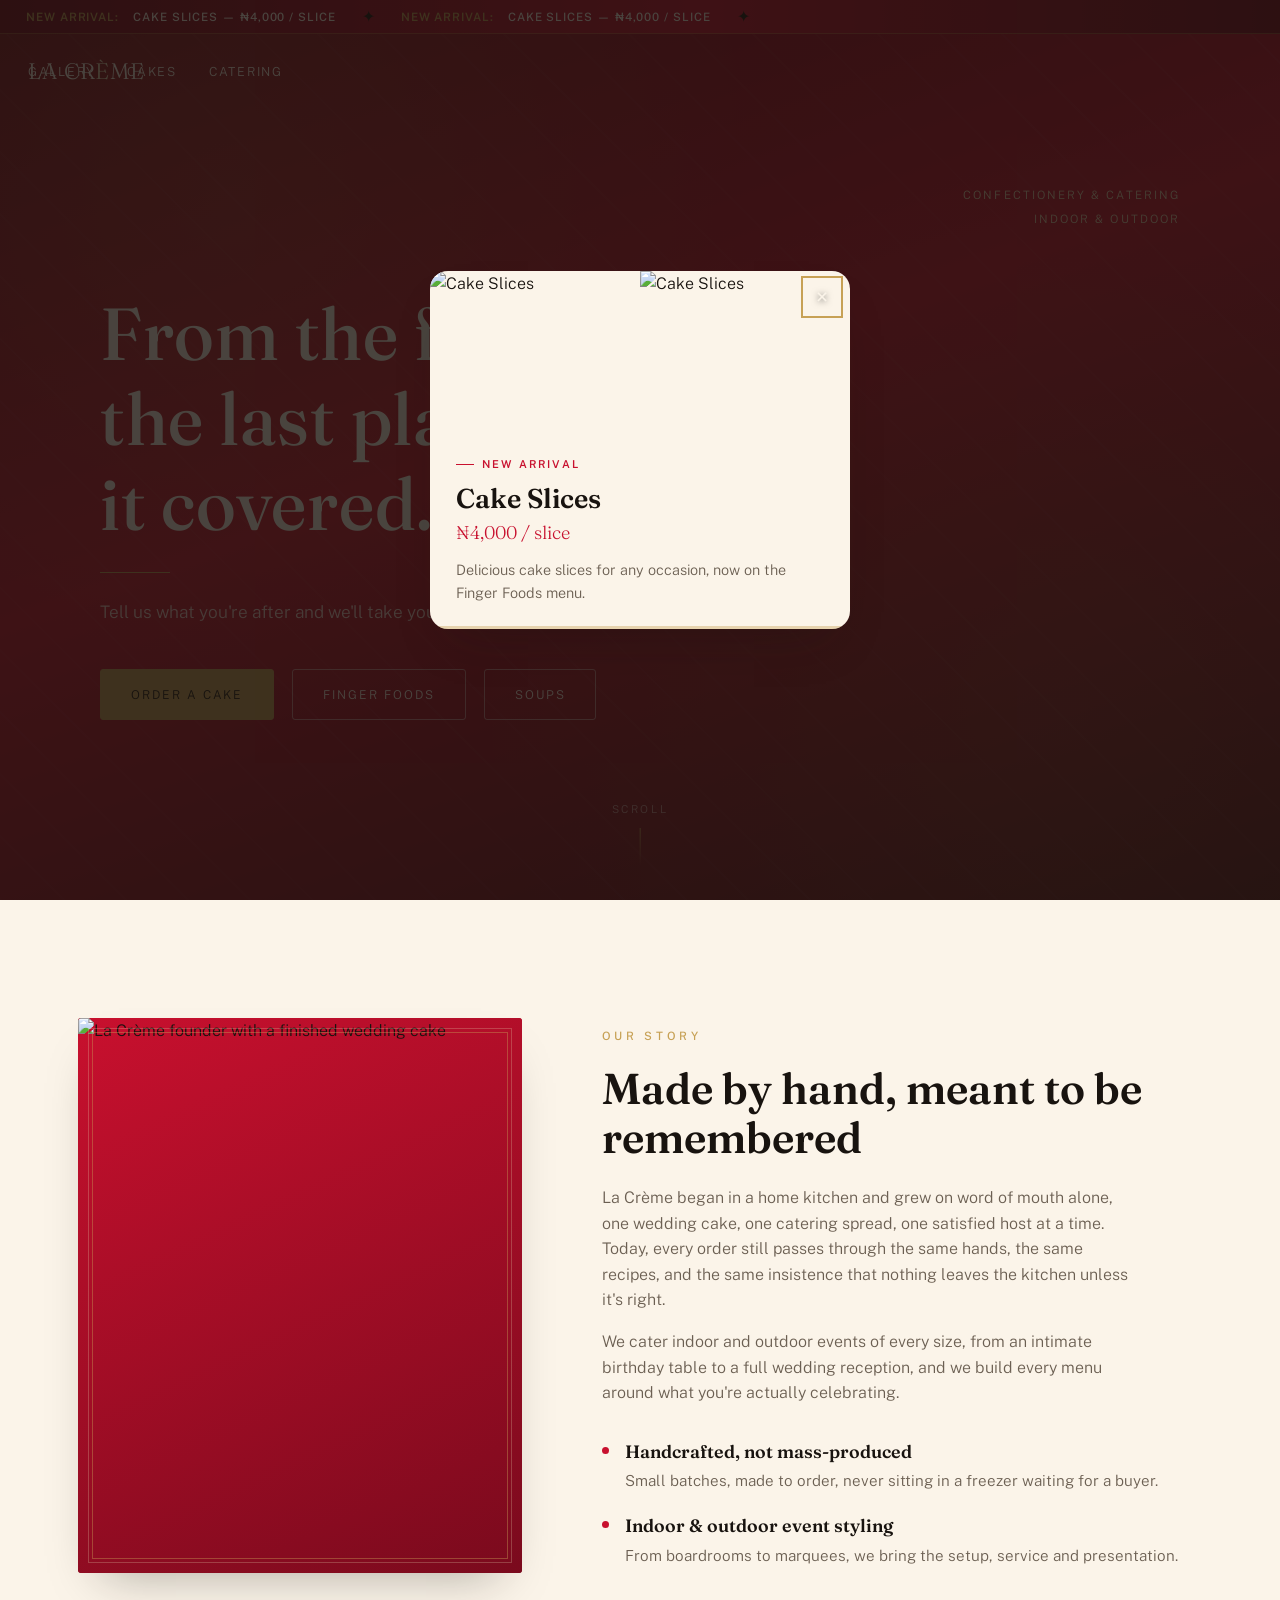
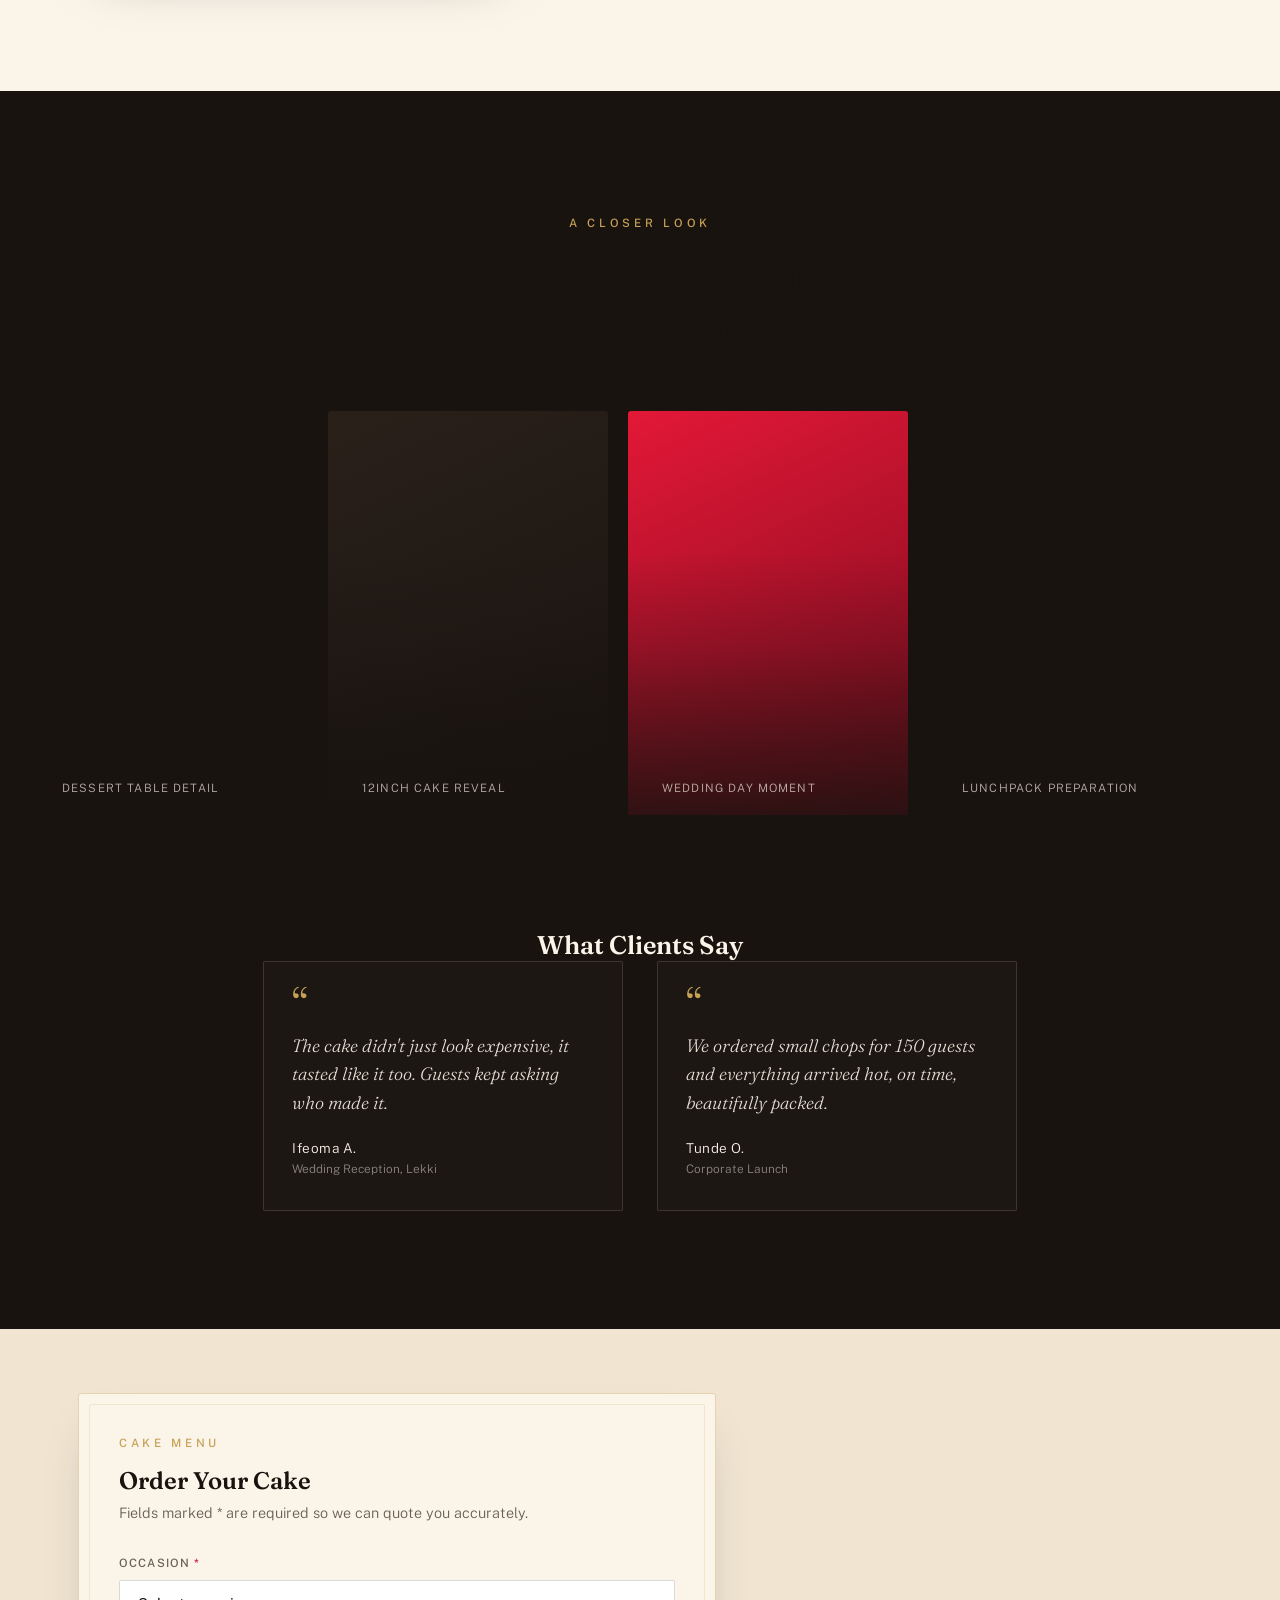
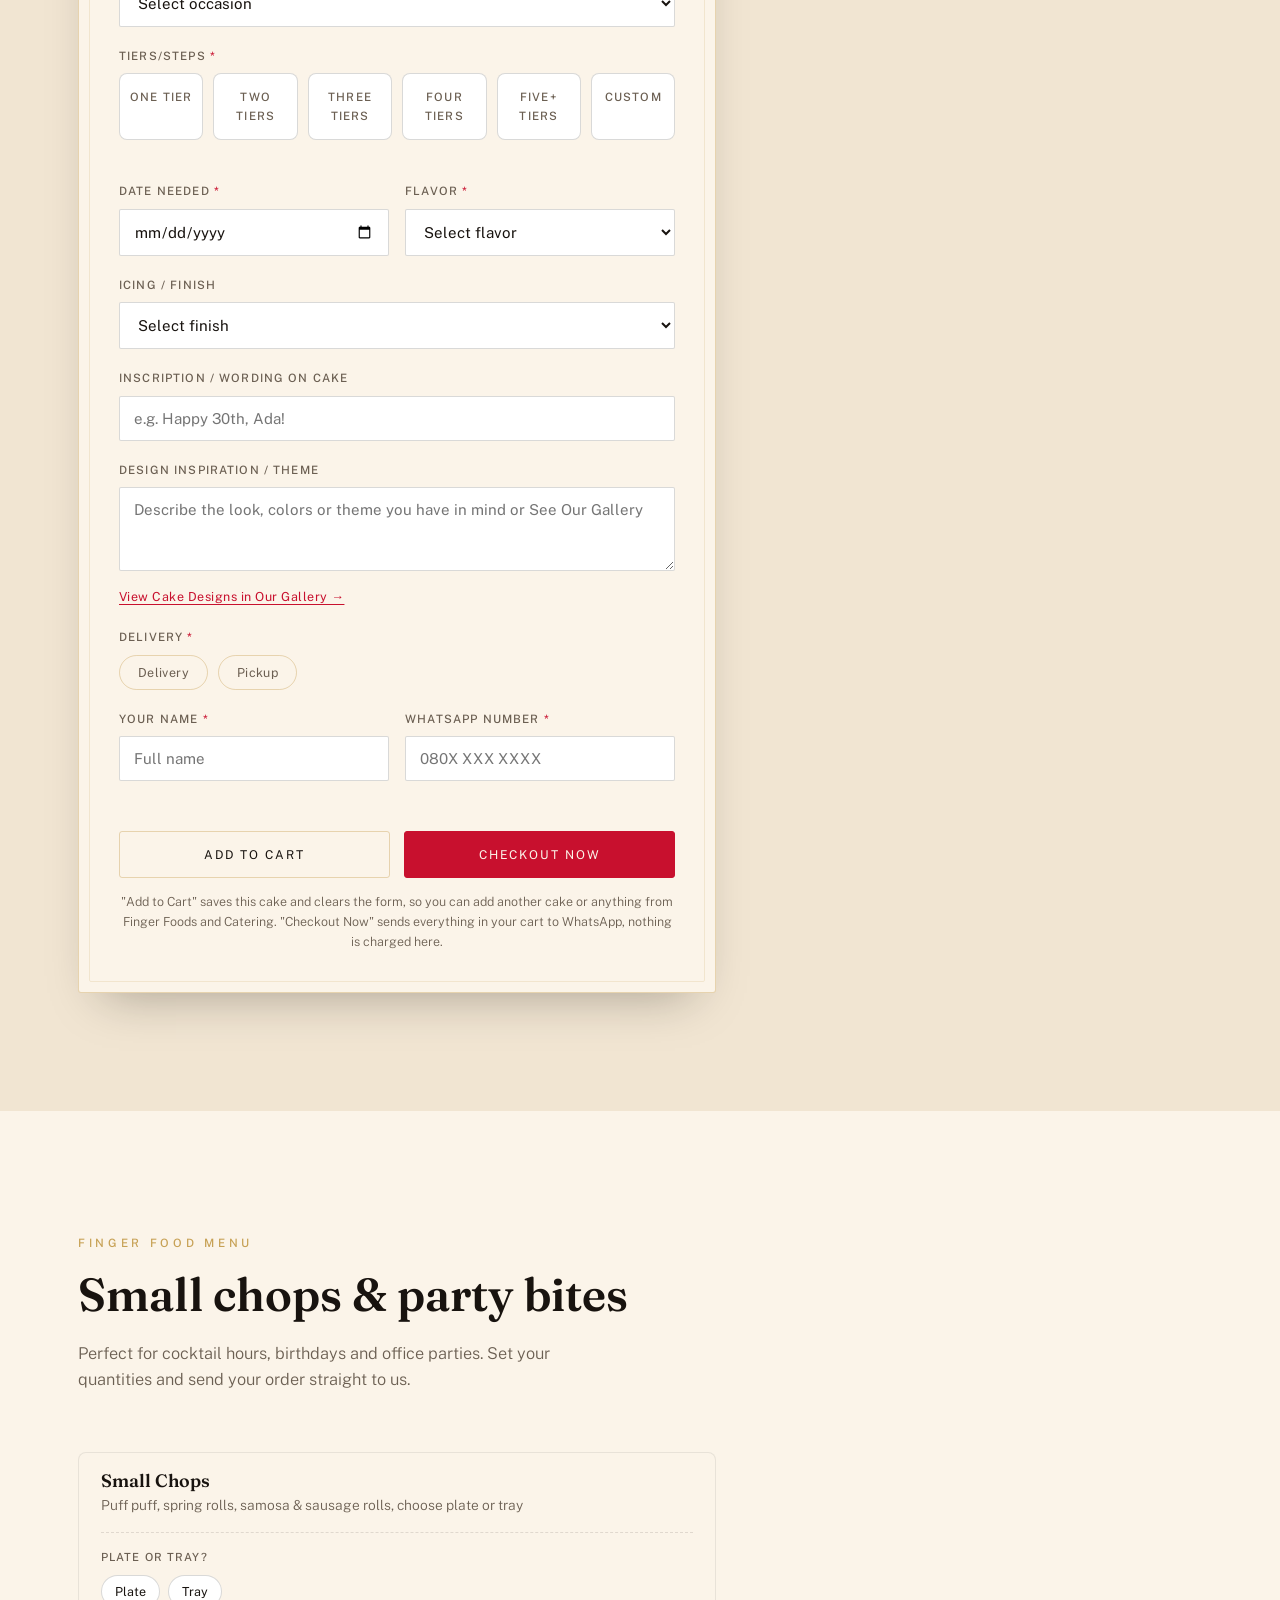
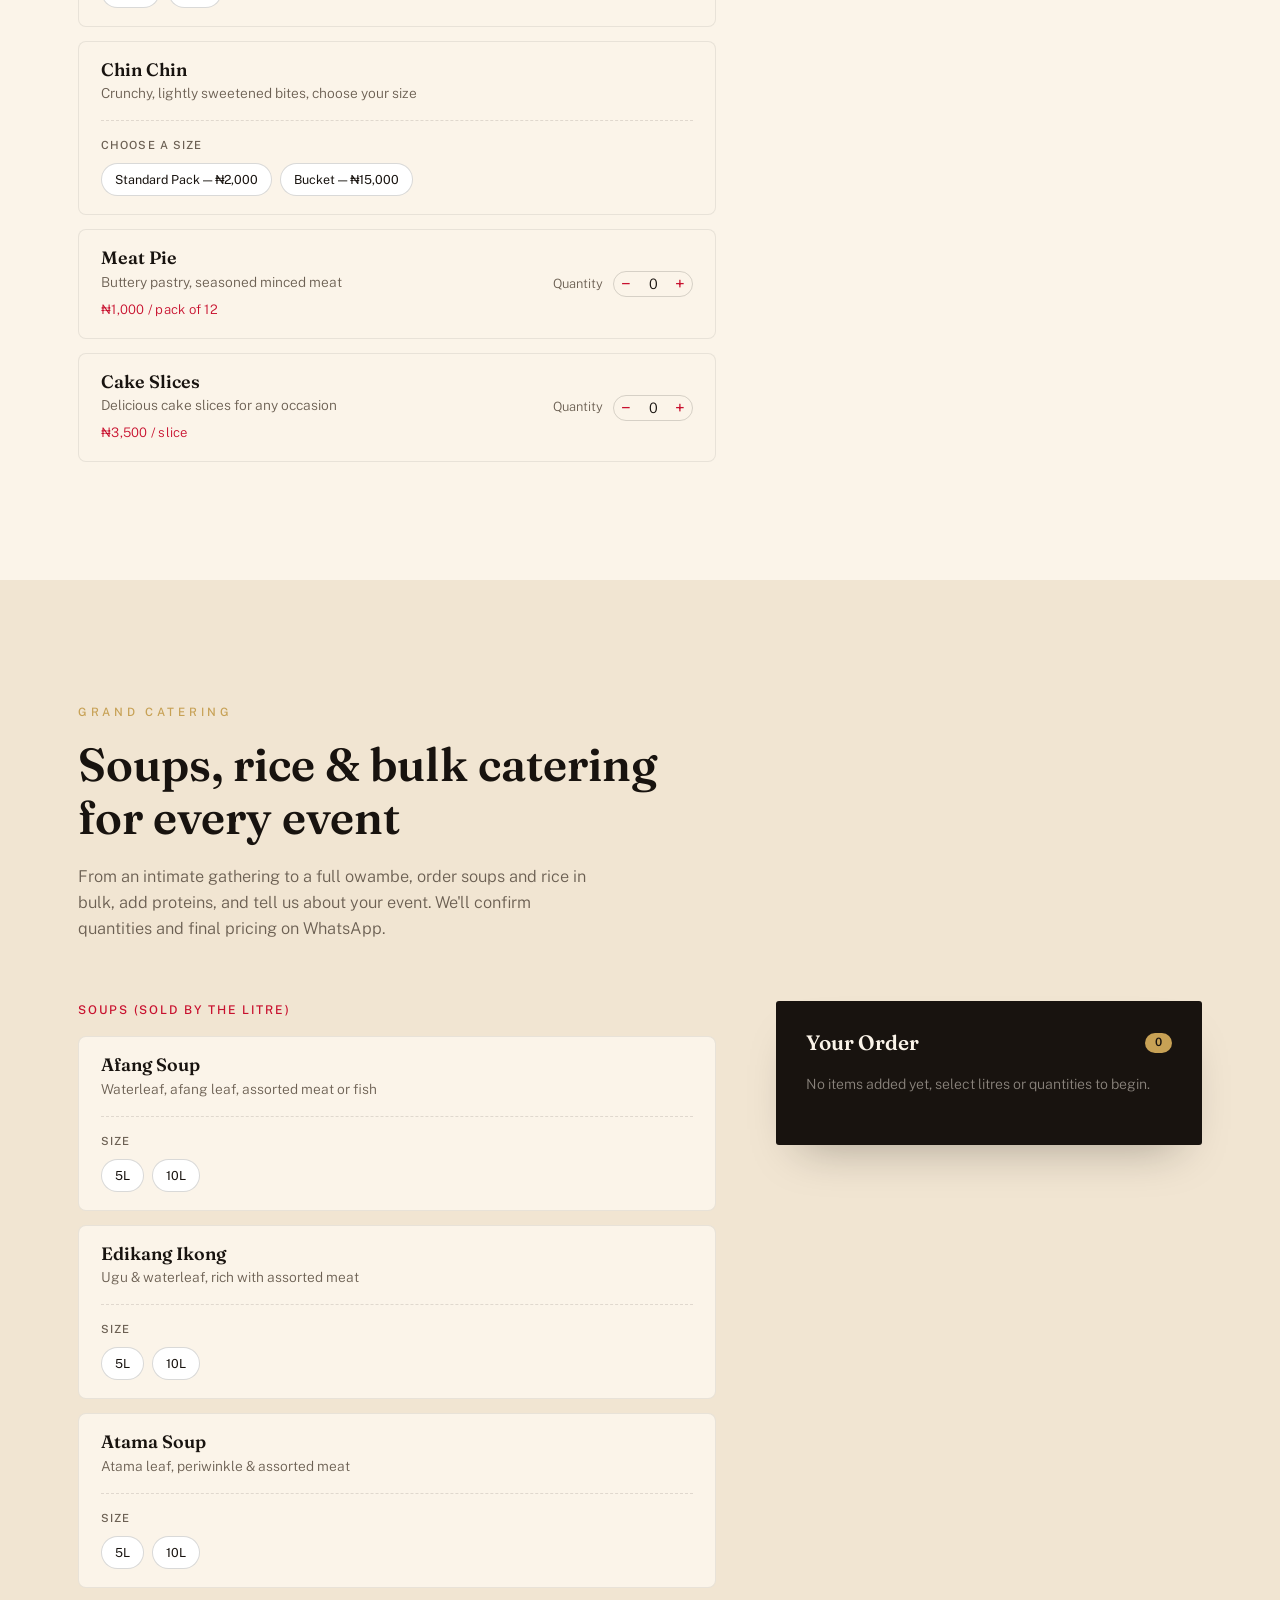
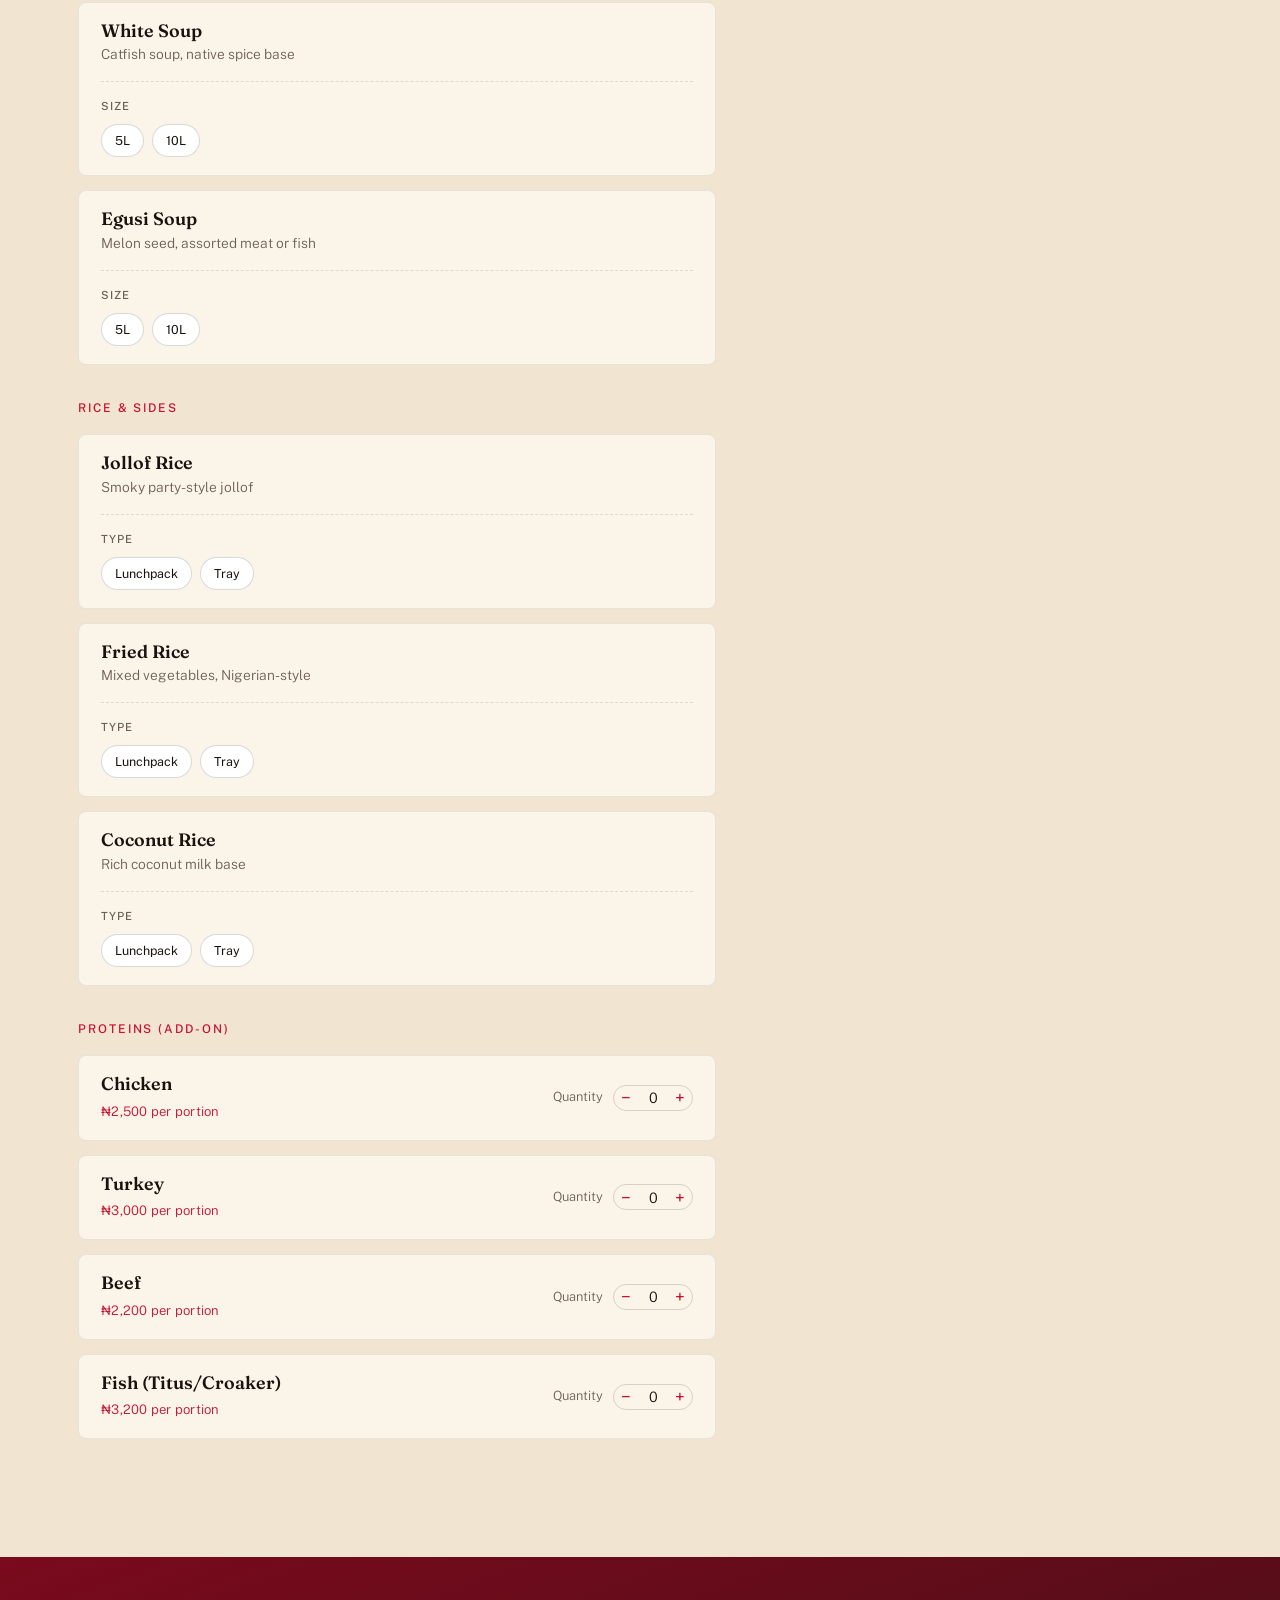
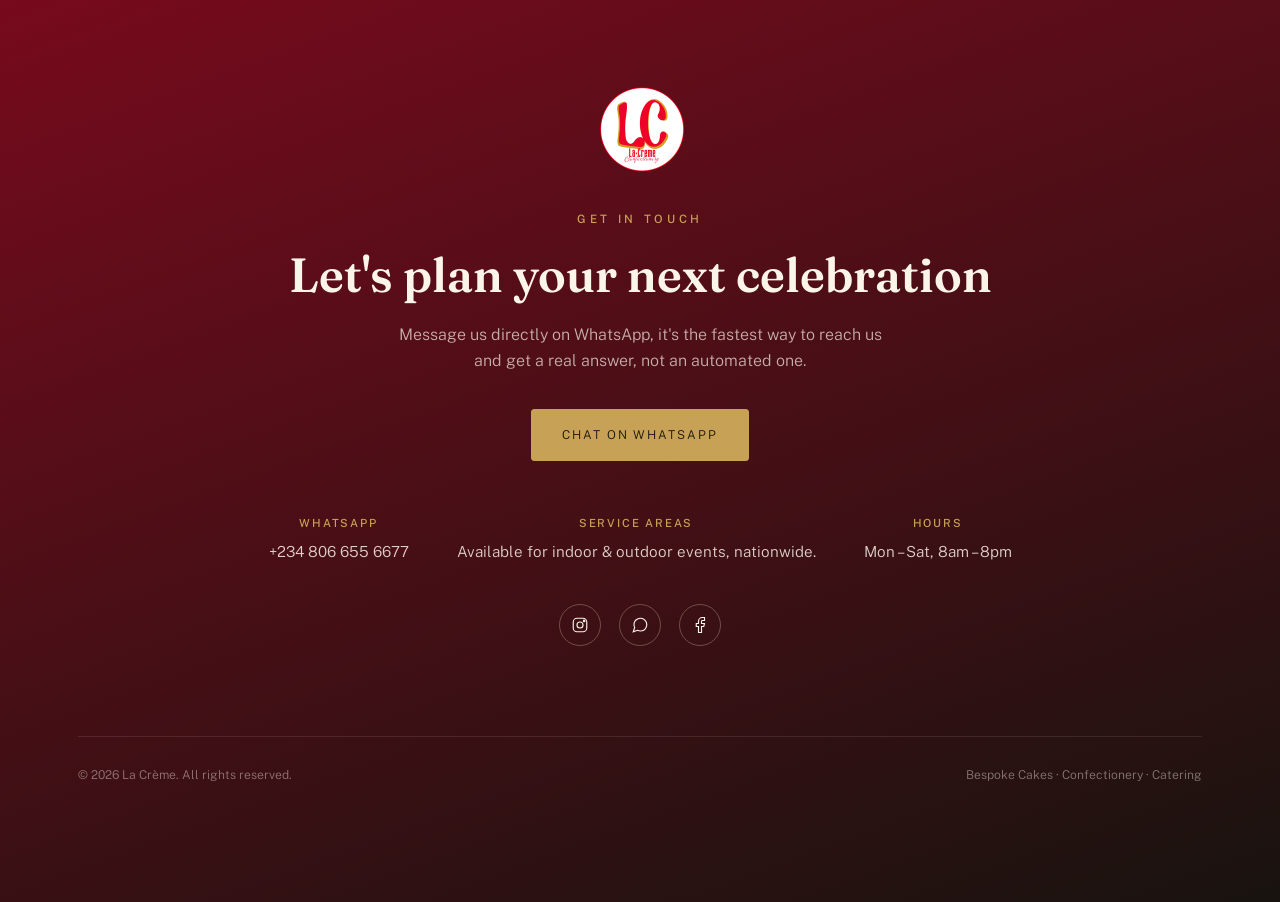
==== commit bfff6a4d: ""Add to Cart" for cakes, cakes ride along with other items at checkout; gallery hours - Cake form bu" ====
--- a/index.html
+++ b/index.html
@@ -285,10 +285,10 @@
           </div>
           <div class="submit-row">
             <div class="cake-actions">
-              <button type="button" class="btn btn-outline" id="cakeAddAnotherBtn" style="border-color: var(--gold-line); color: var(--ink);">Add Another Cake</button>
+              <button type="button" class="btn btn-outline" id="cakeAddAnotherBtn" style="border-color: var(--gold-line); color: var(--ink);">Add to Cart</button>
               <button type="submit" class="btn btn-wine" id="cakeCheckoutBtn">Checkout Now</button>
             </div>
-            <p class="form-note">"Add Another Cake" saves this one and clears the form for a second cake in the same order. "Checkout Now" sends everything to WhatsApp, nothing is charged here.</p>
+            <p class="form-note">"Add to Cart" saves this cake and clears the form, so you can add another cake or anything from Finger Foods and Catering. "Checkout Now" sends everything in your cart to WhatsApp, nothing is charged here.</p>
           </div>
         </form>
       </div>
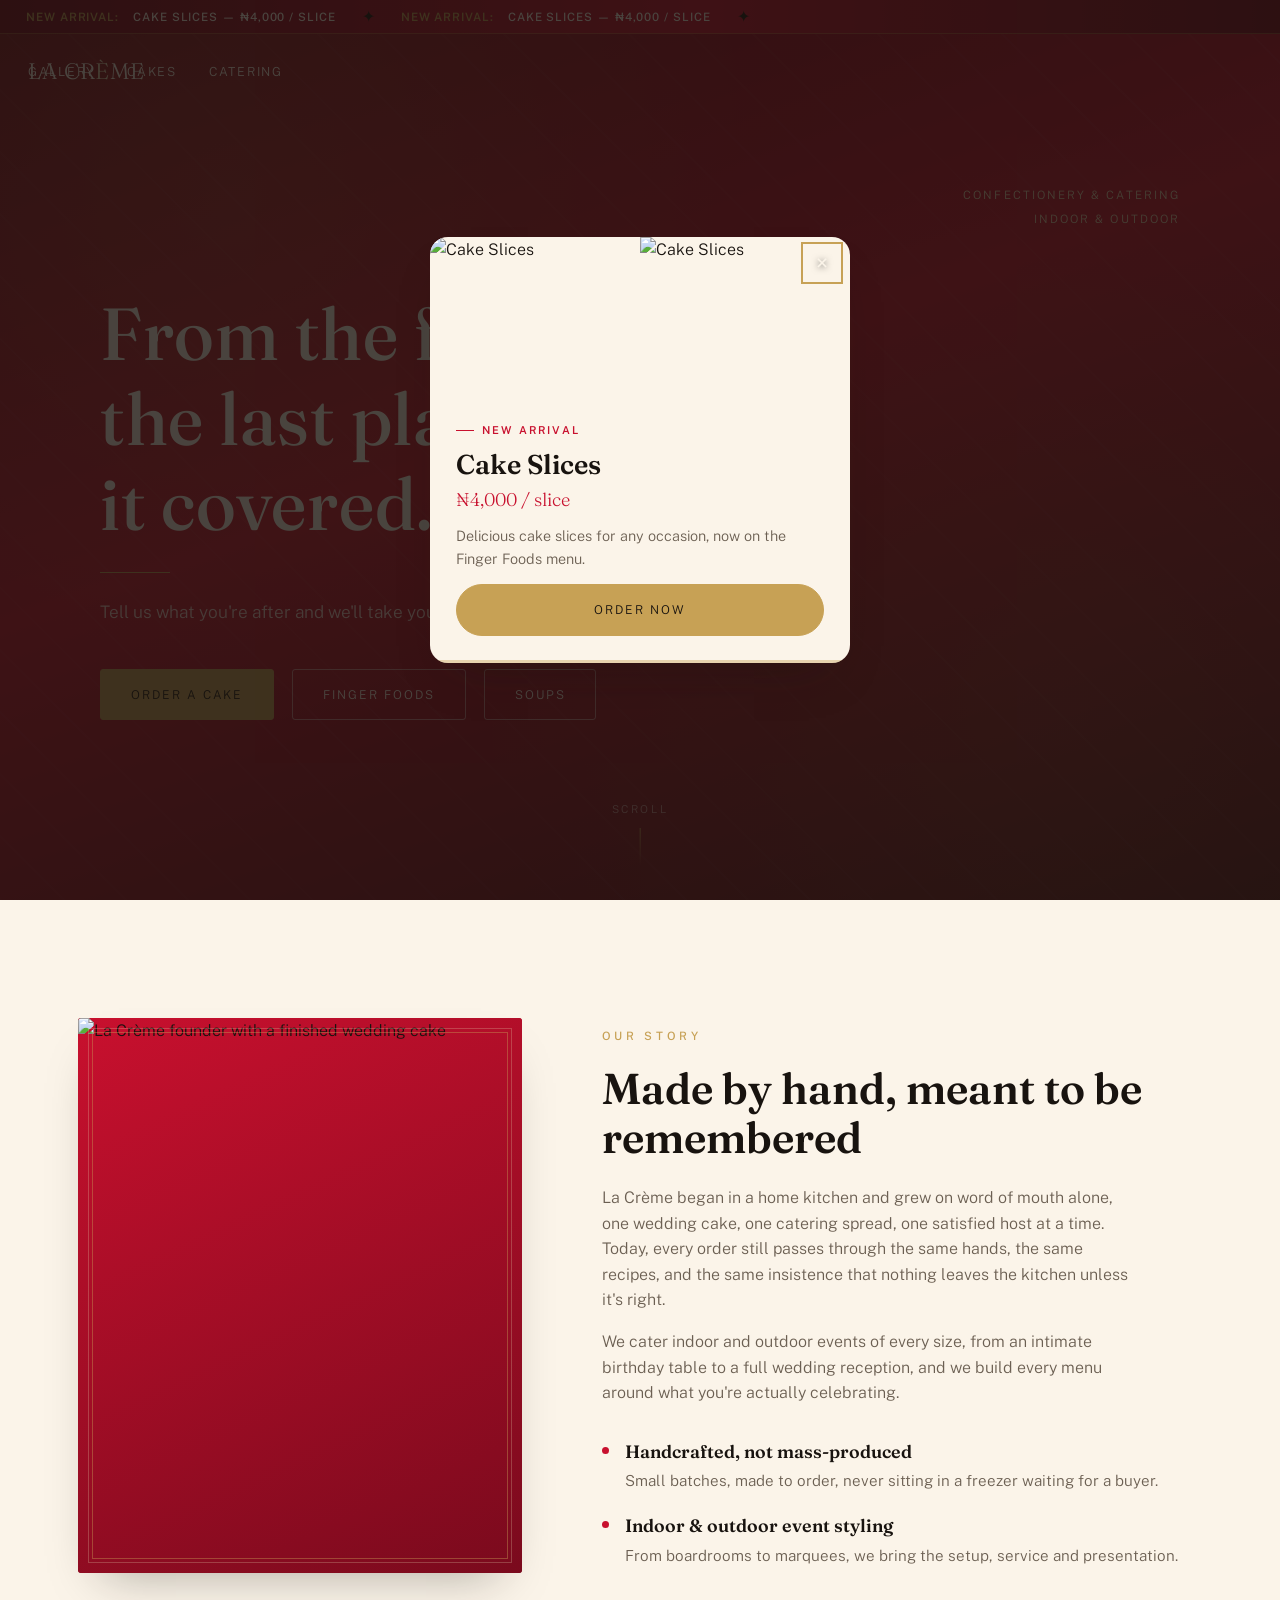
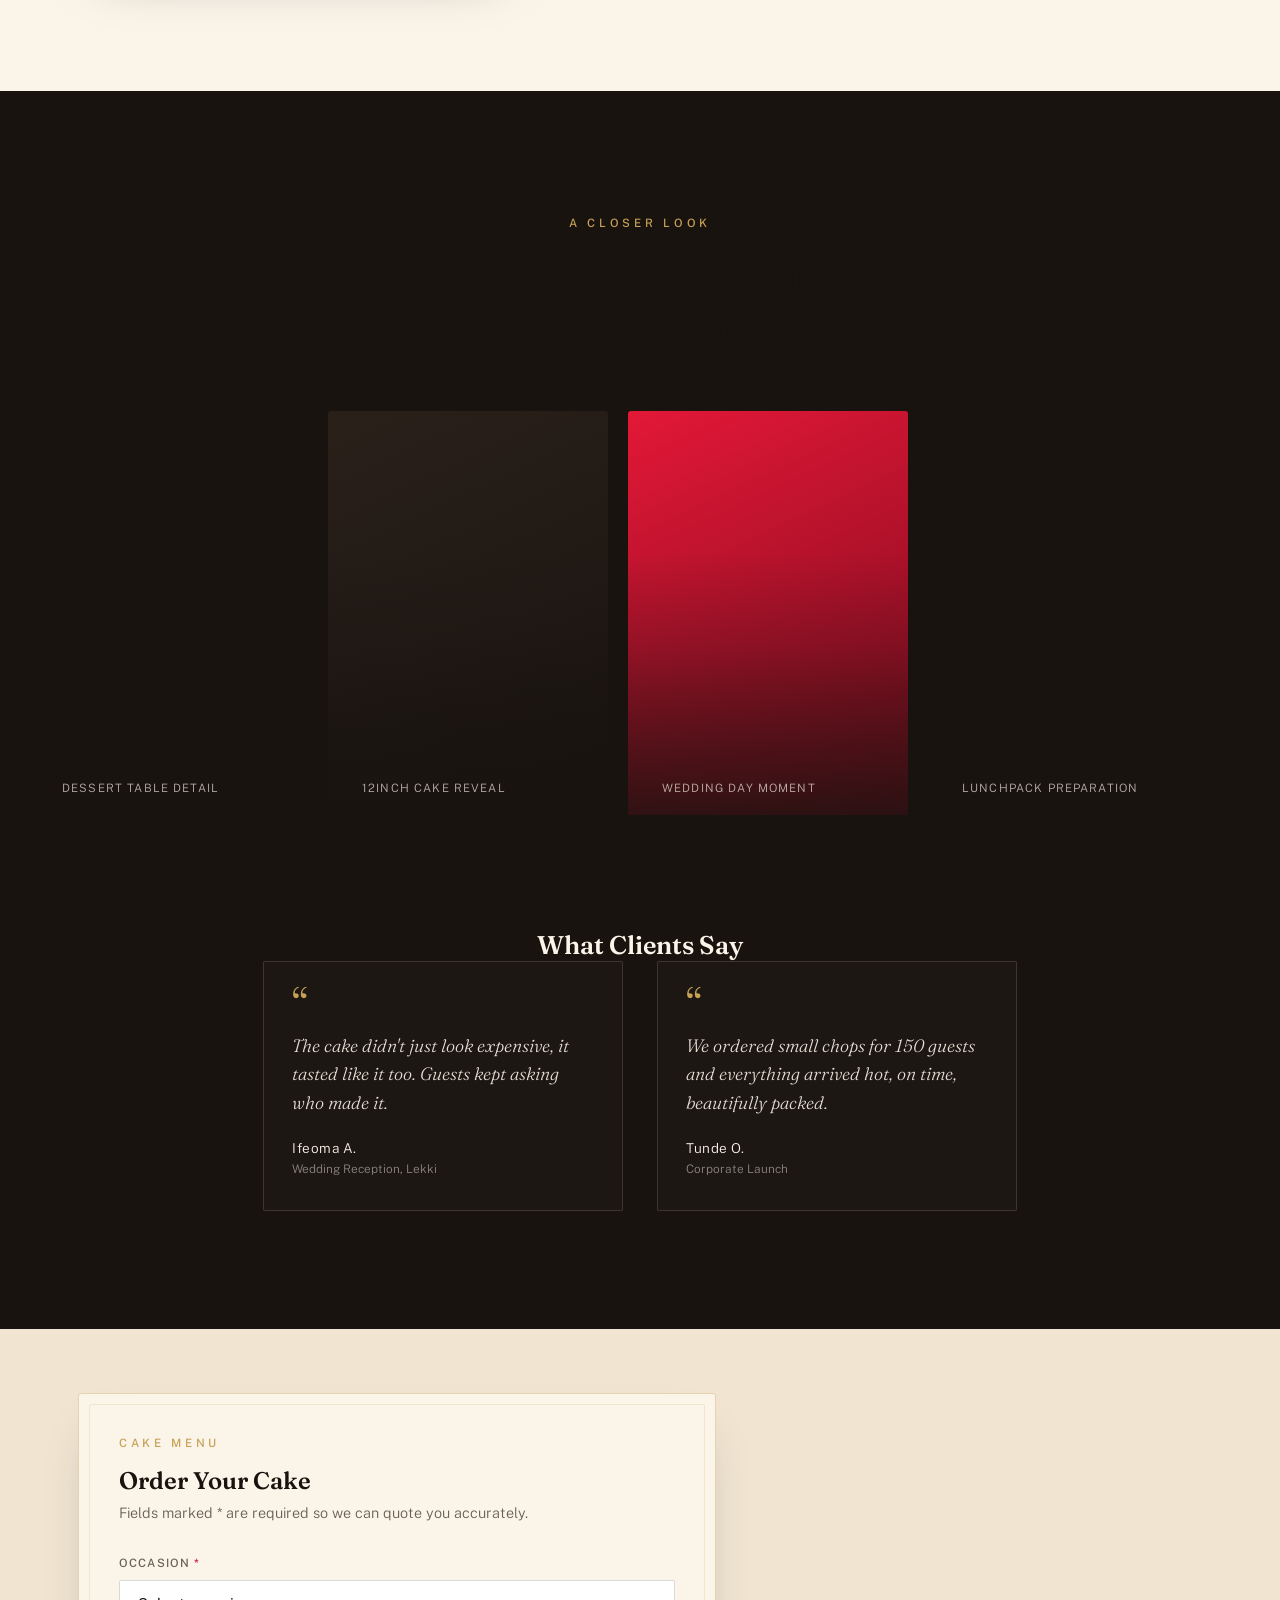
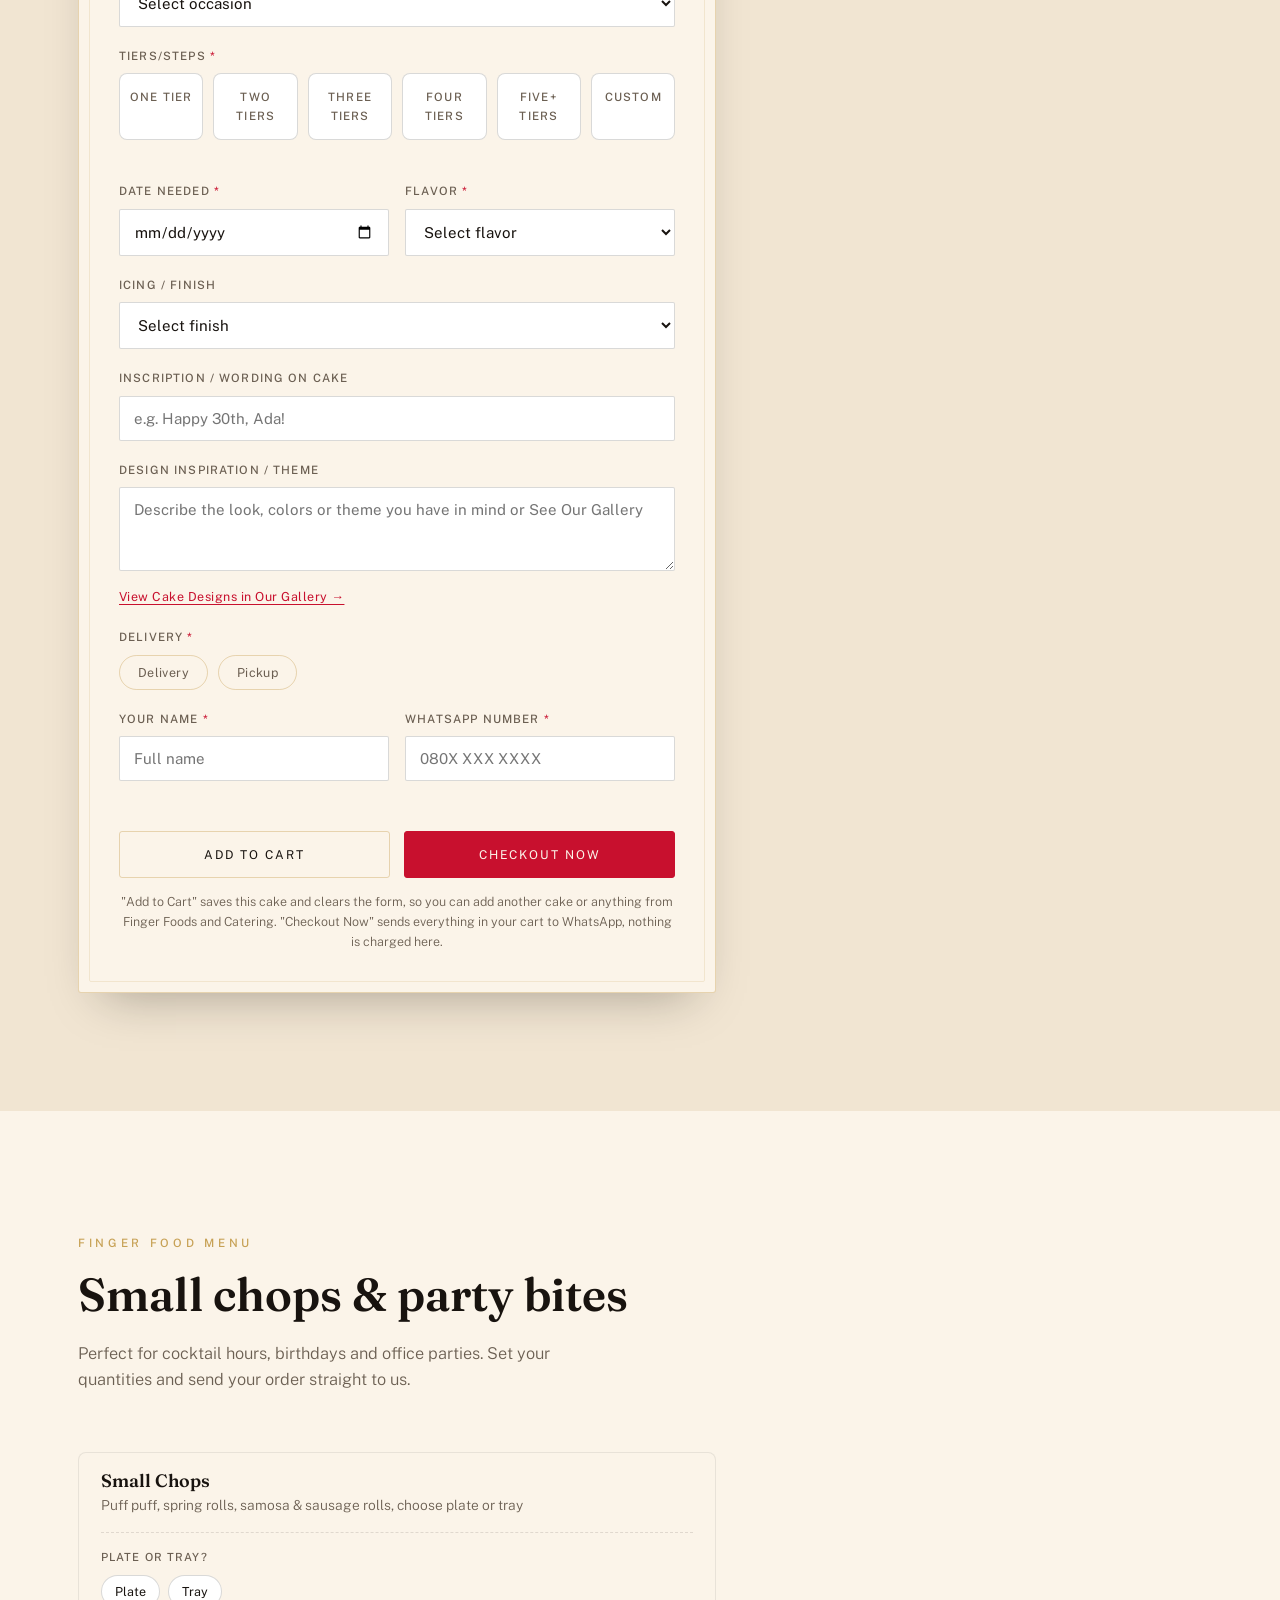
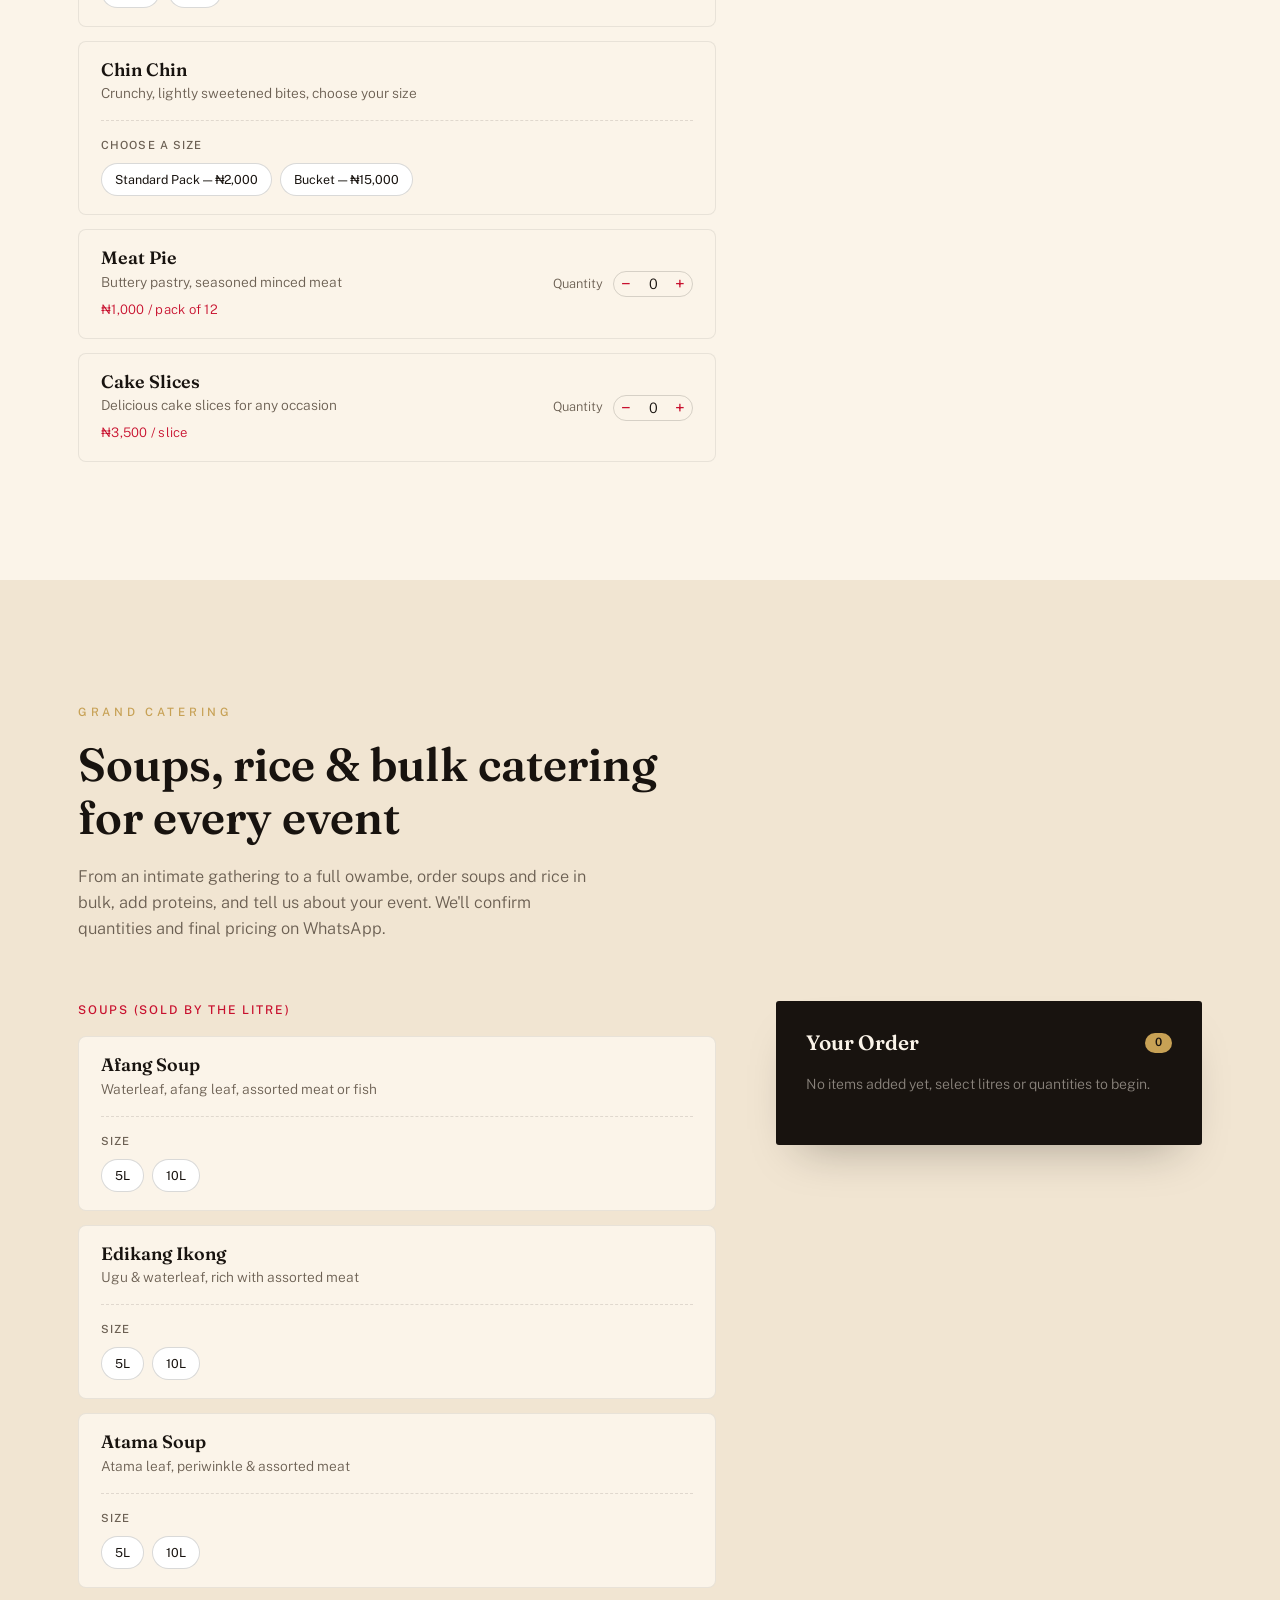
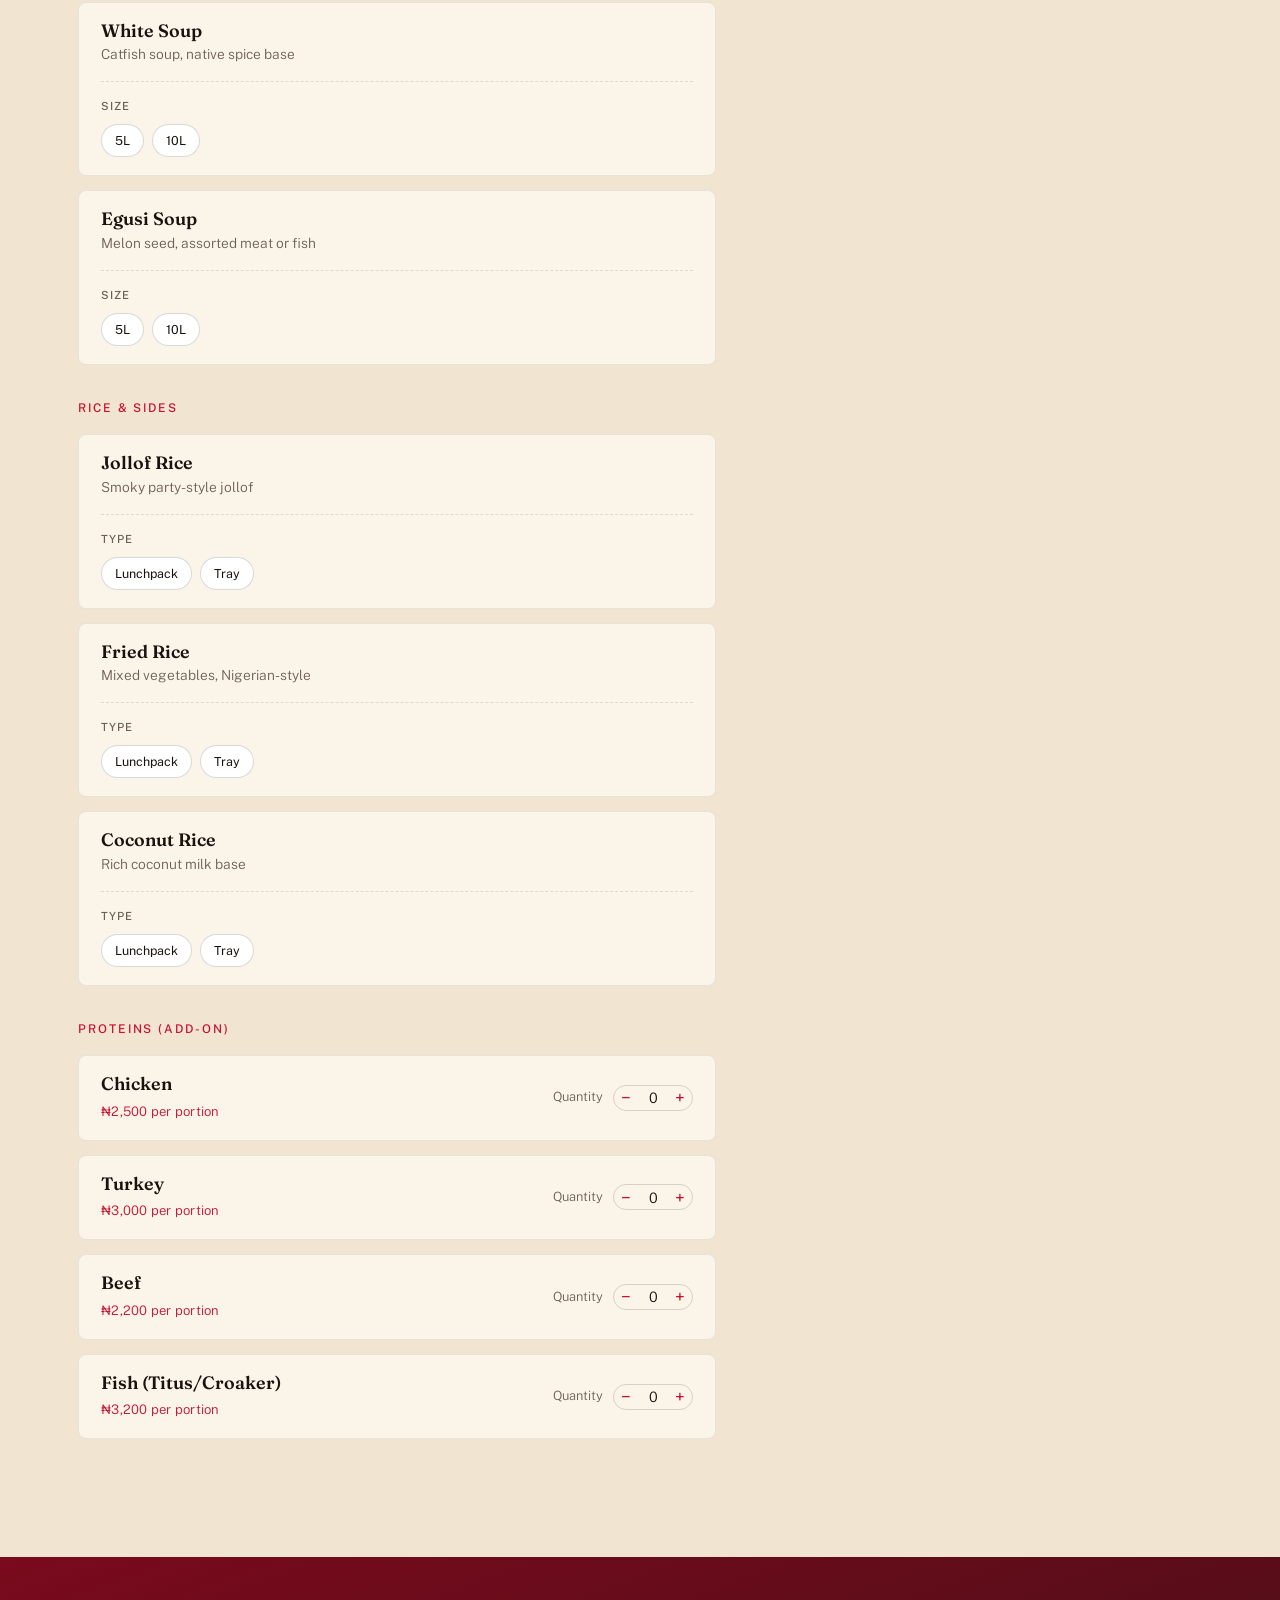
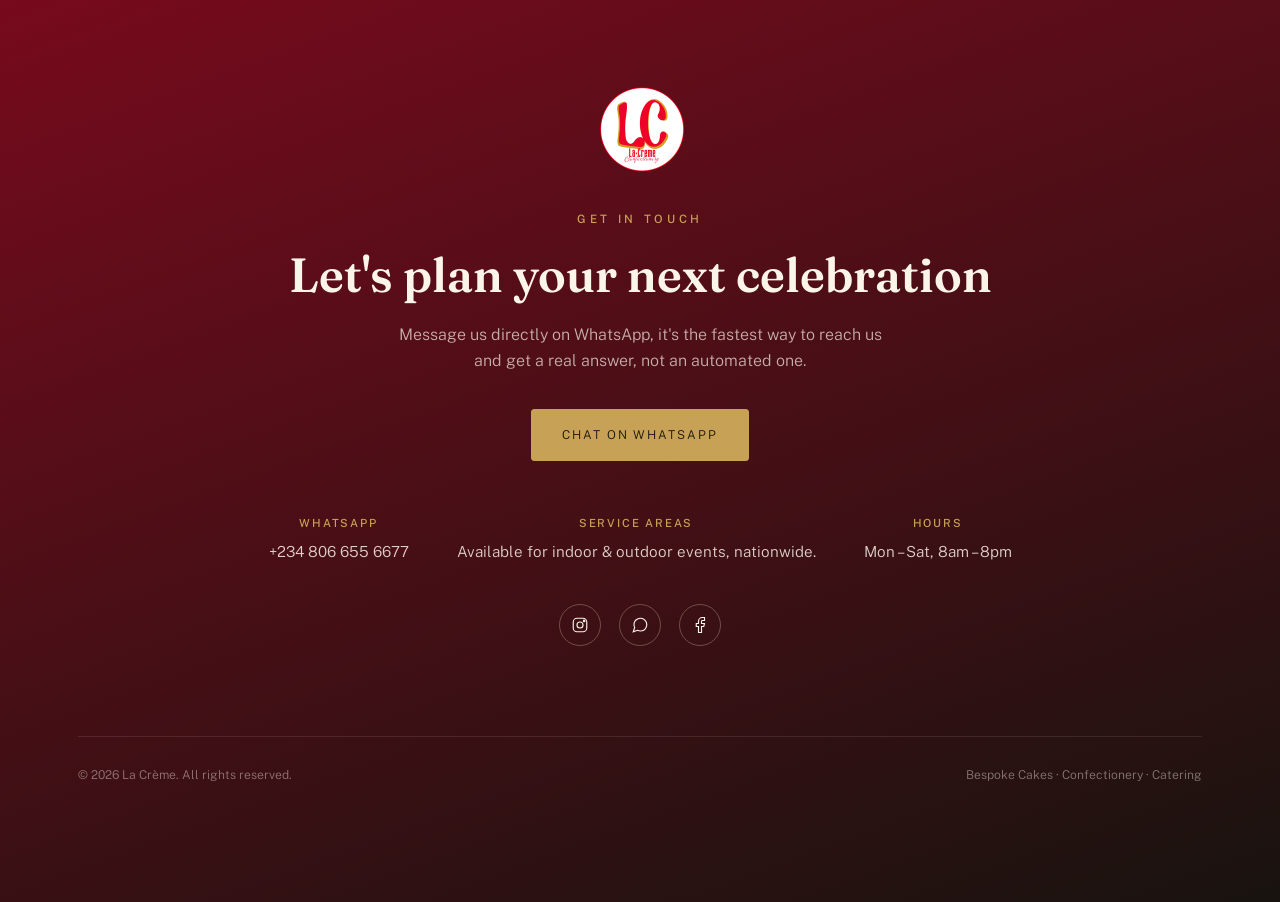
==== commit 0acb918d: "Simplify cake pricing wording; restore Order Now button on the news popup - "Quote on request" -> "P" ====
--- a/index.html
+++ b/index.html
@@ -402,6 +402,7 @@
       <p class="news-modal-price" id="newsModalPrice"></p>
       <p class="news-modal-blurb" id="newsModalBlurb"></p>
     </div>
+    <a href="#" class="btn btn-gold news-modal-cta" id="newsModalCta">Order Now</a>
     <div class="news-modal-timer"><span id="newsModalTimerBar"></span></div>
   </div>
 </div>
--- a/index.css
+++ b/index.css
@@ -723,7 +723,10 @@
 .news-modal-close:hover{ opacity: 0.7; }
 .news-modal-gallery{ display:flex; height: 150px; }
 .news-modal-gallery img{ flex:1; height:100%; object-fit:cover; min-width:0; }
-.news-modal-body{ padding: 26px 26px 22px; }
+.news-modal-body{ padding: 26px 26px 4px; }
+/* Near-pill, not the base .btn's 3px corners, so it reads as the one
+   thing in the popup worth tapping. */
+.news-modal-cta{ margin: 10px 26px 24px; width: calc(100% - 52px); justify-content:center; border-radius: 999px; }
 .news-modal-tag{
   display:inline-flex; align-items:center; gap:8px;
   font-size: 0.68rem; letter-spacing: 0.2em; text-transform: uppercase;
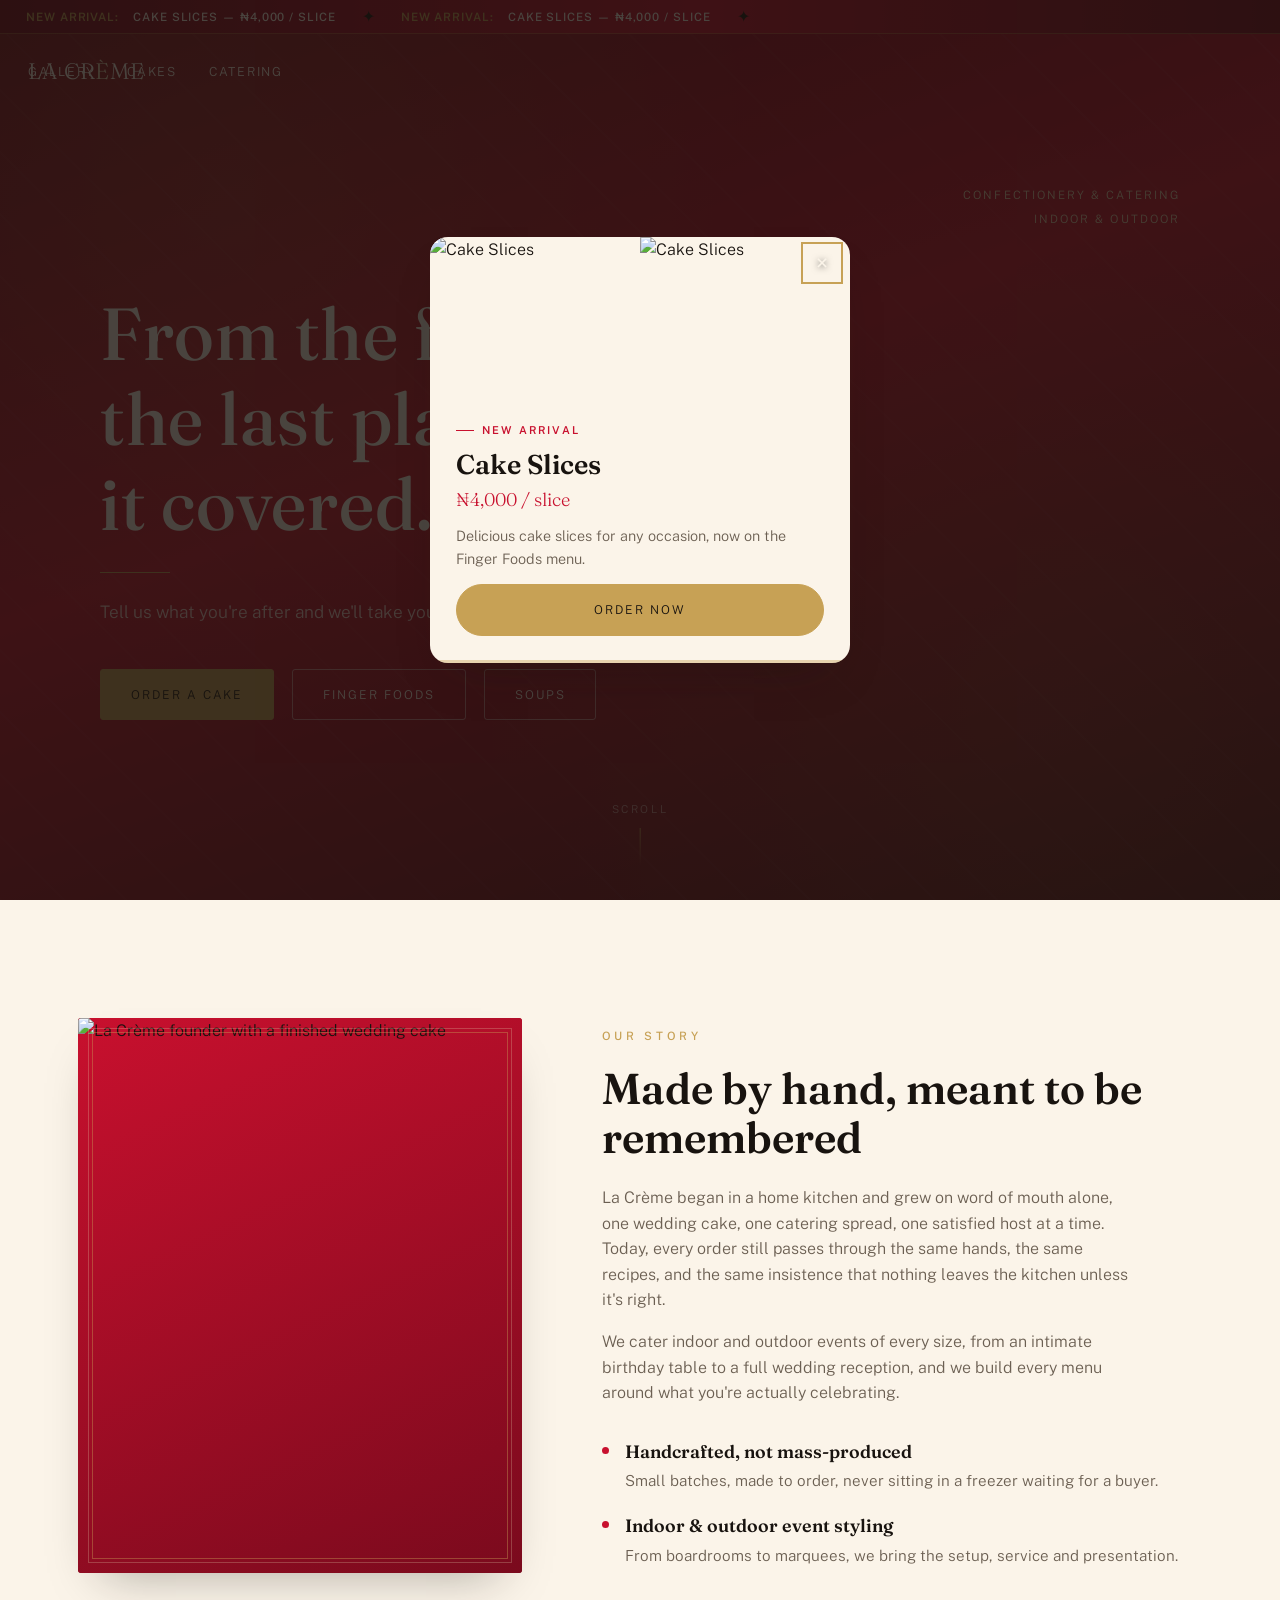
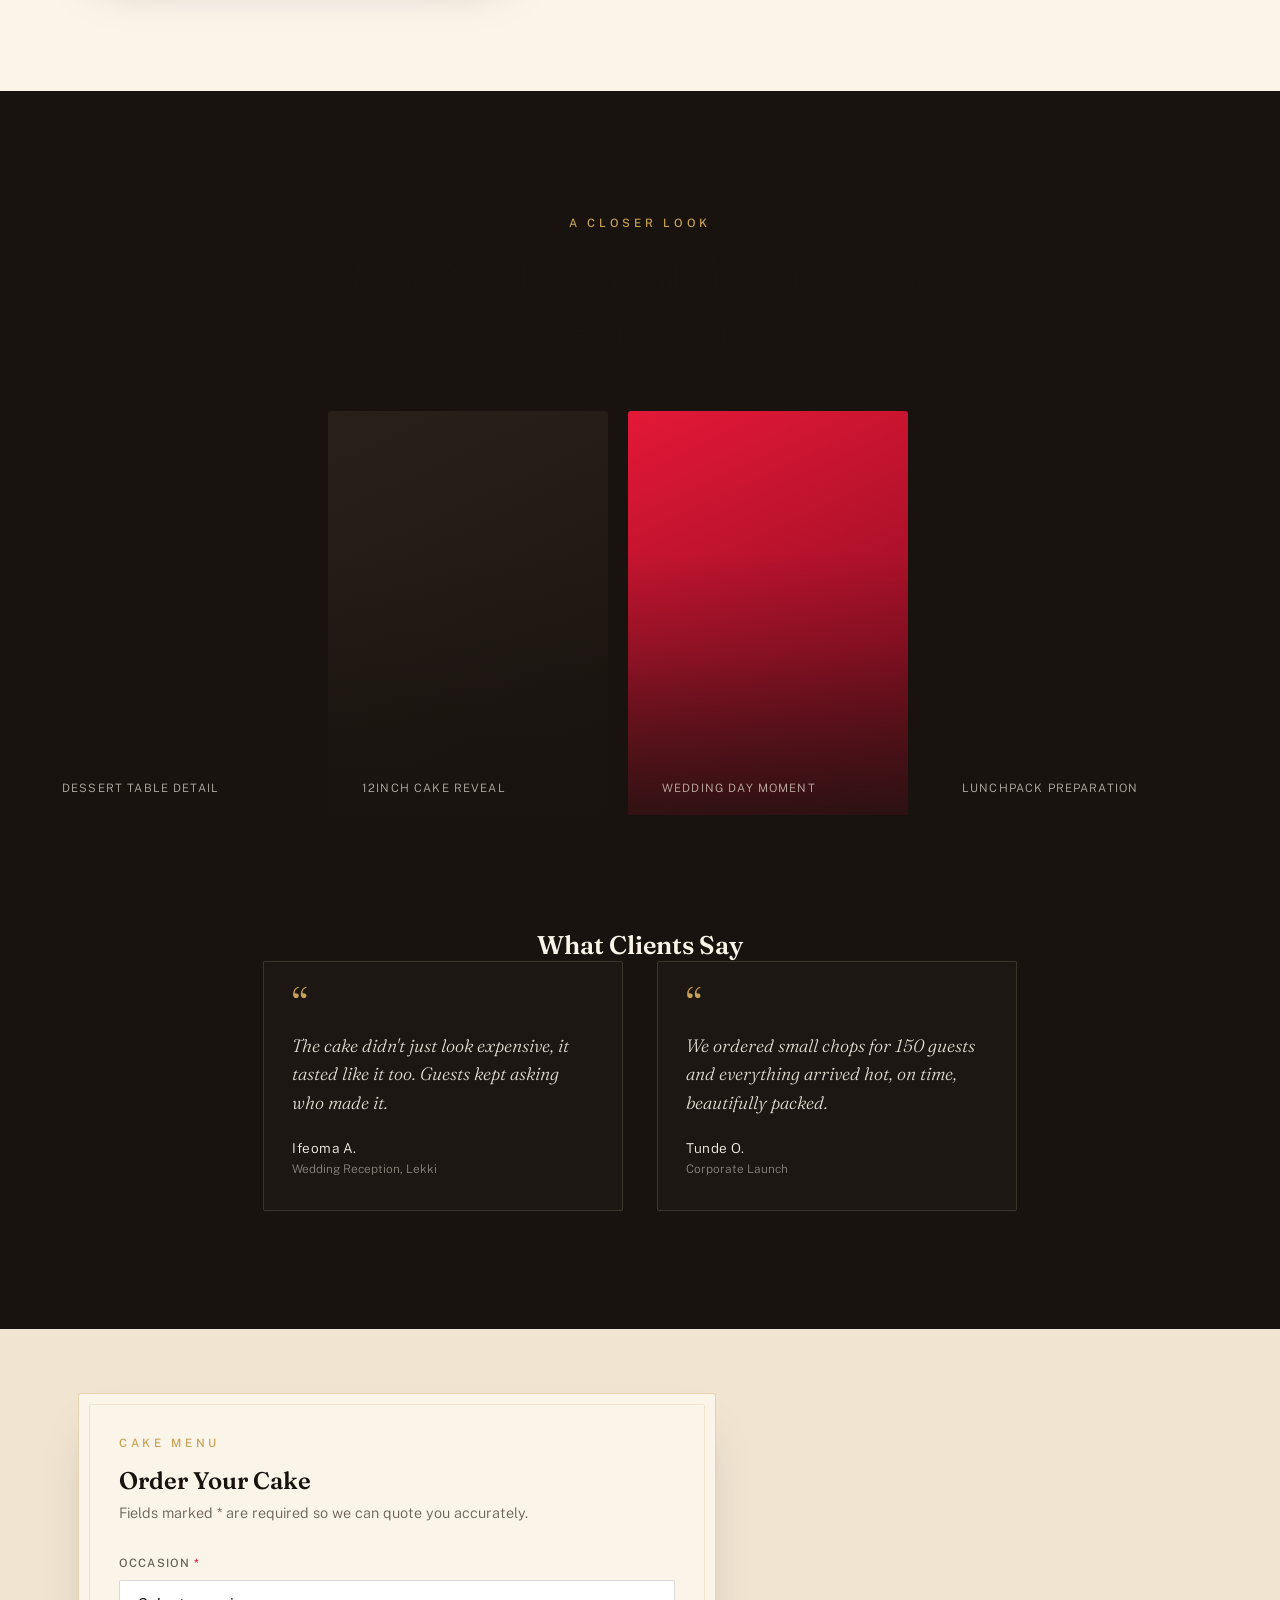
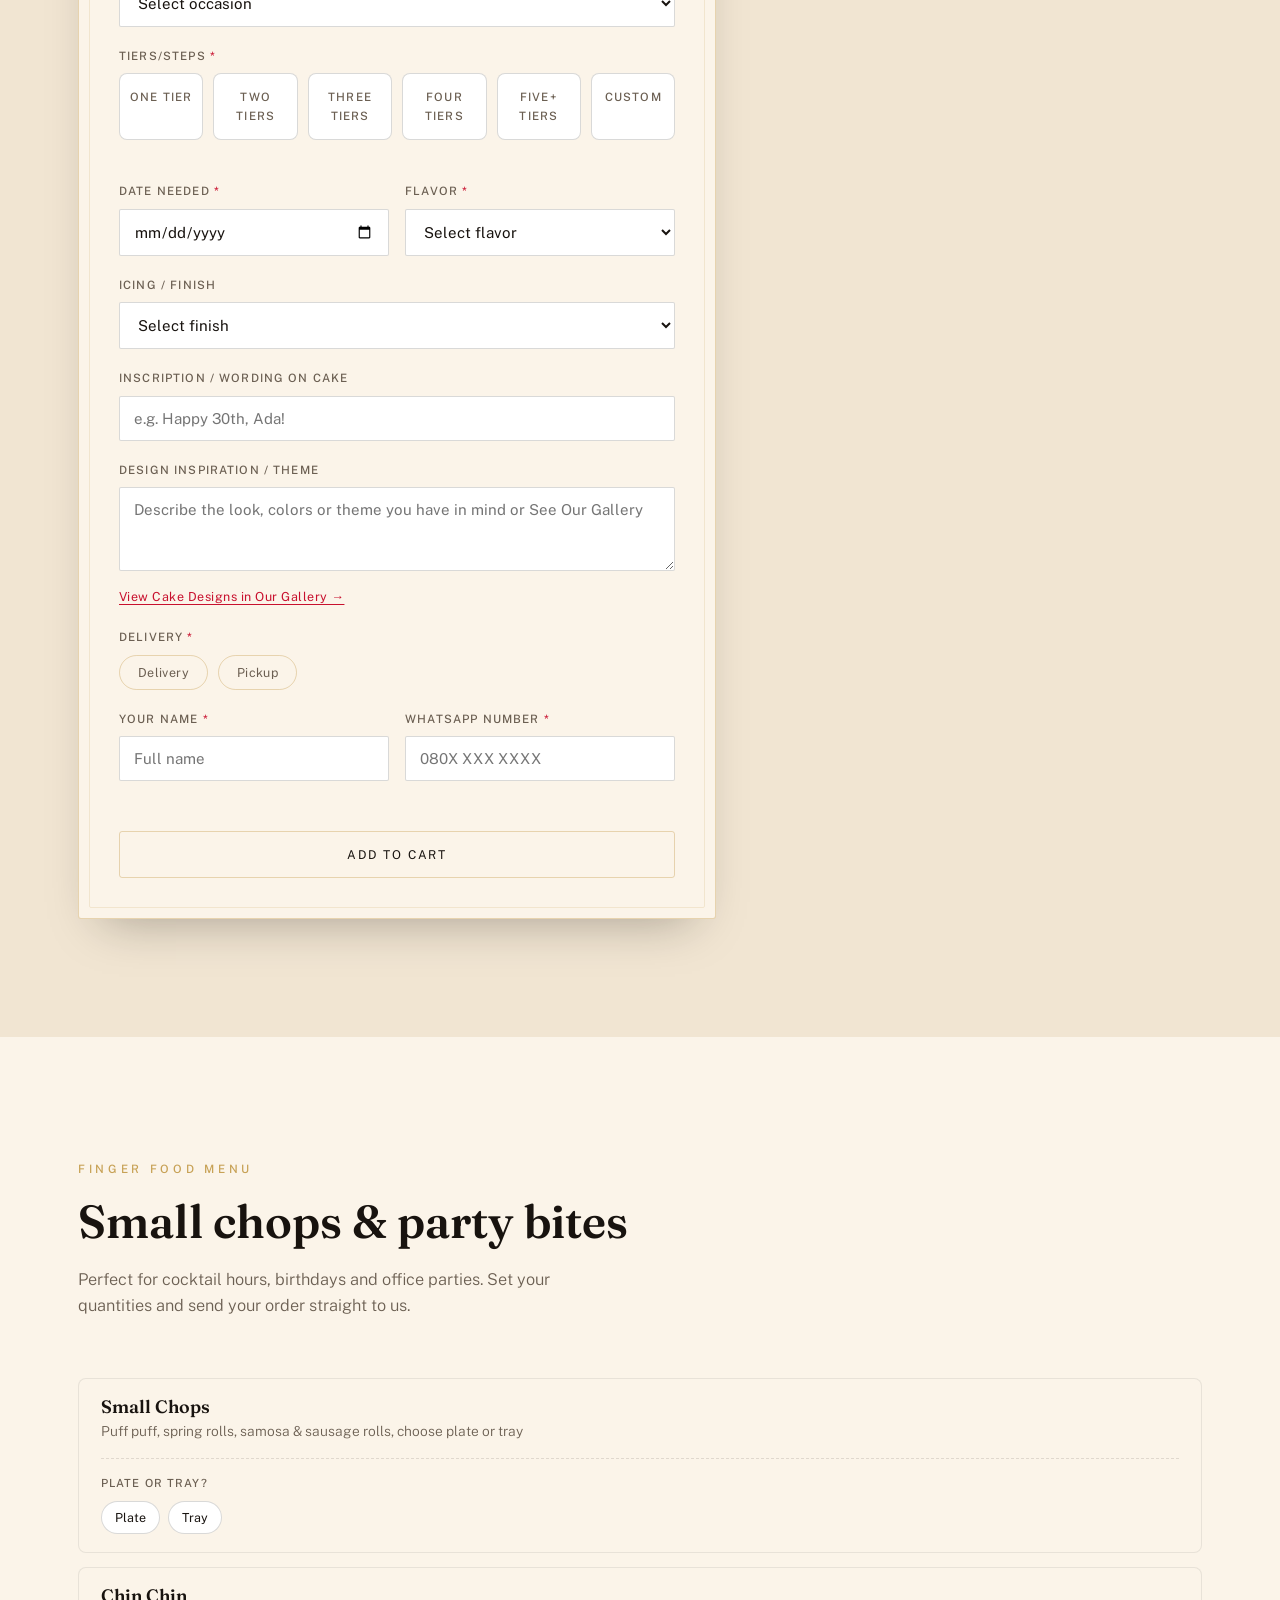
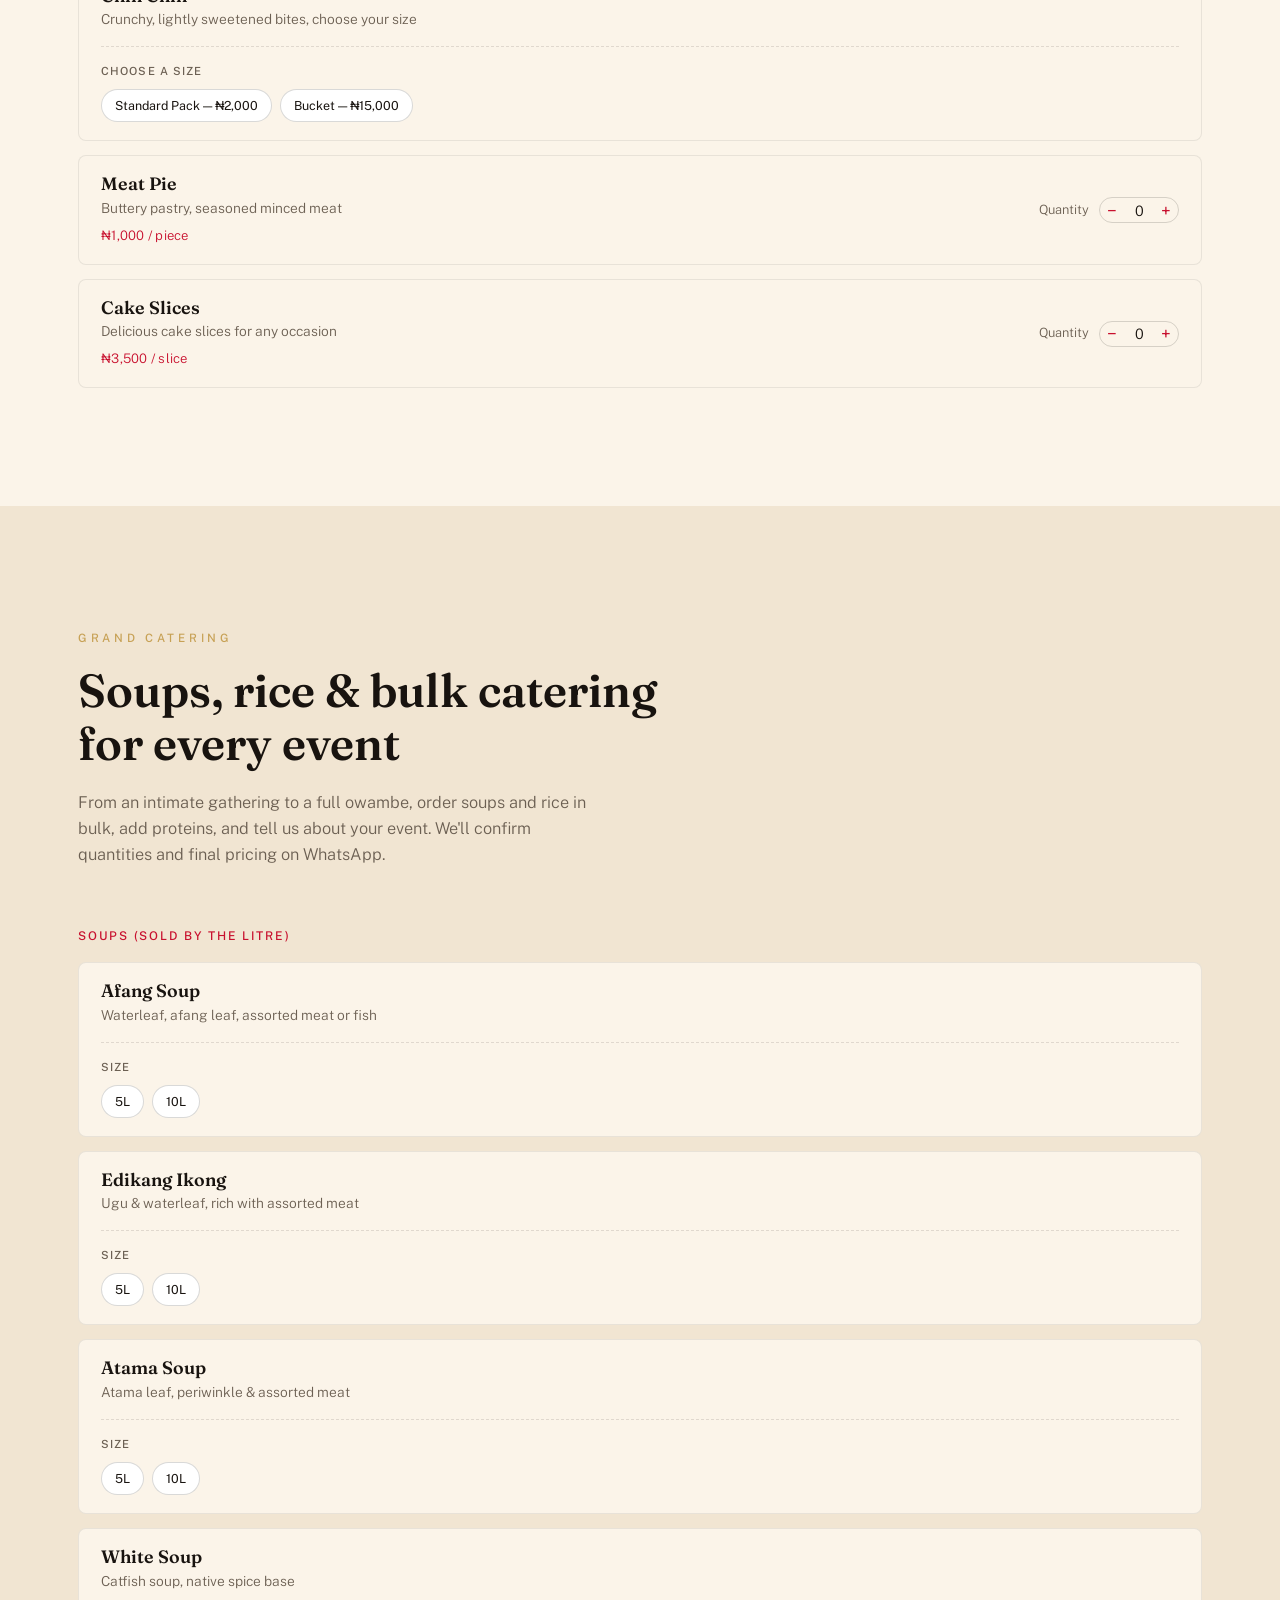
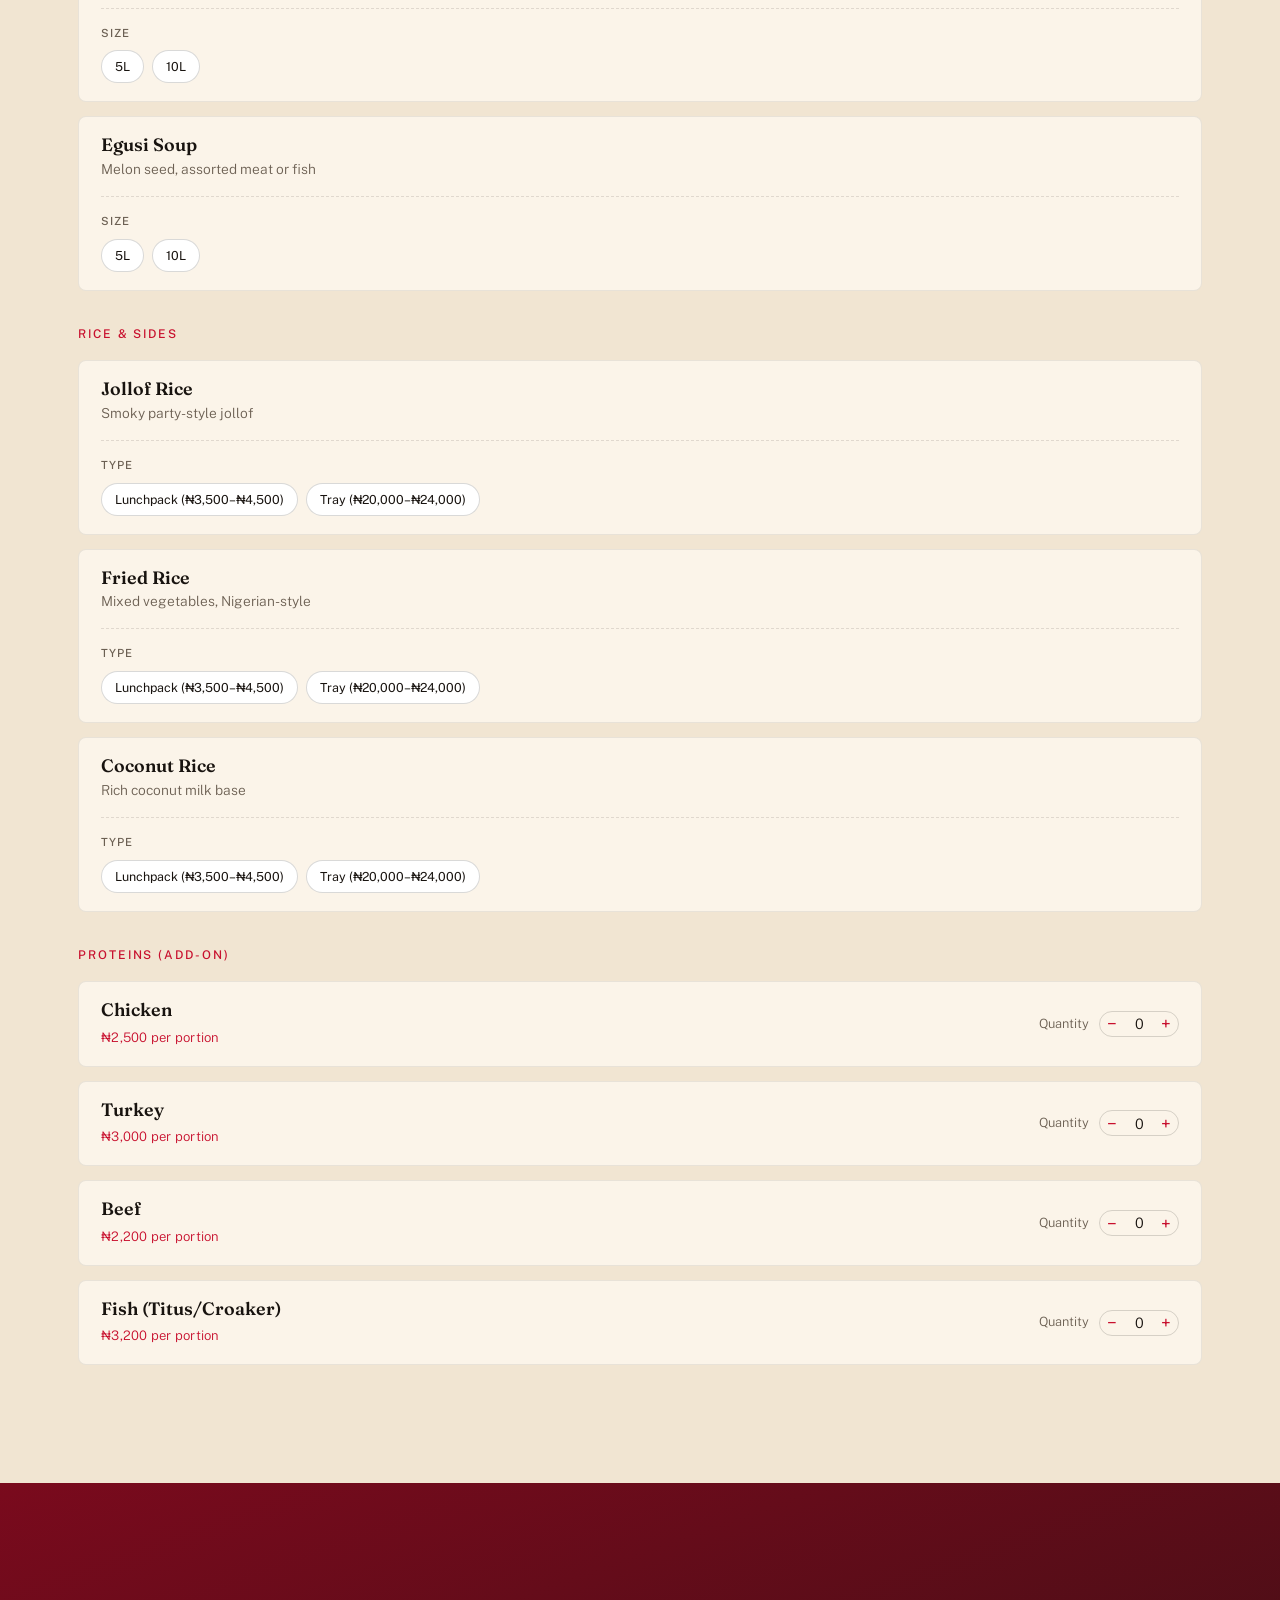
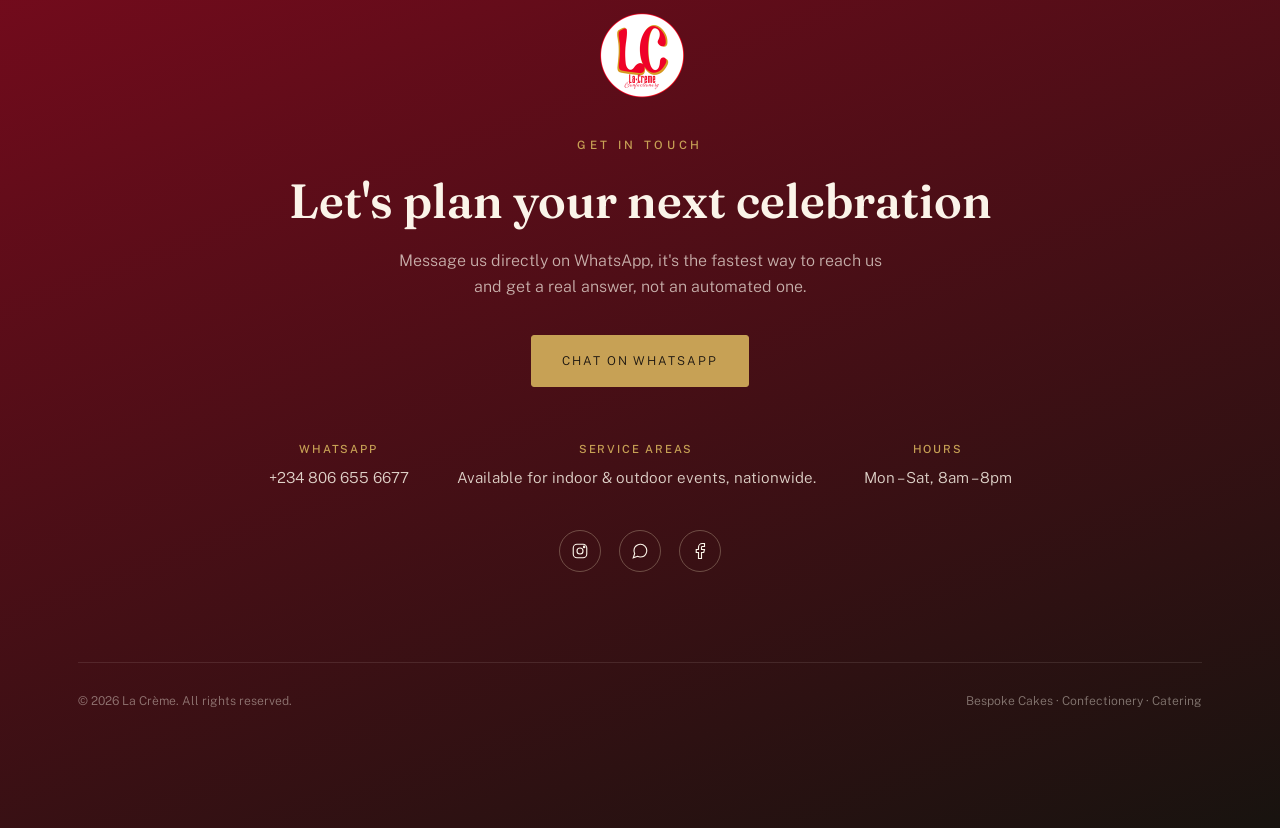
==== commit c5a7f089: "Unify cart into one checkout flow, fix tier multi-select, add cart onboarding tour, fix gallery nav/" ====
--- a/index.html
+++ b/index.html
@@ -98,7 +98,10 @@
       <div class="cart-dropdown" id="cartDropdown" hidden>
         <div class="cart-dropdown-head">
           <h3>Your Order</h3>
-          <button type="button" class="cart-dropdown-close" id="cartDropdownClose" aria-label="Close">&times;</button>
+          <div class="cart-dropdown-head-actions">
+            <button type="button" class="cart-clear-btn" id="cartClearBtn">Clear Cart</button>
+            <button type="button" class="cart-dropdown-close" id="cartDropdownClose" aria-label="Close">&times;</button>
+          </div>
         </div>
         <div class="cart-dropdown-body" id="cartDropdownBody"></div>
         <div class="cart-dropdown-foot">
@@ -112,6 +115,25 @@
     </div>
   </div>
 </header>
+
+<!-- Cart focus backdrop — a top-level sibling (not nested inside
+     .cart-widget, which has its own transform and would otherwise
+     turn a nested position:fixed backdrop relative to it instead of
+     the viewport). Darkens the page and blocks scroll while the cart
+     dropdown is open; a tap on it closes the cart like any other
+     outside click (see the document click listener in index.js). -->
+<div class="cart-backdrop" id="cartBackdrop" hidden></div>
+
+<!-- One-time onboarding walkthrough — spotlights a target element
+     (e.g. the cart icon) with a dimmed backdrop and a pointing
+     tooltip. Built as one generic pair of elements positioned via JS
+     (see showWalkthroughStep() in index.js) so more steps can reuse
+     it later; only the first-add-to-cart step is wired up for now. -->
+<div class="walkthrough-backdrop" id="walkthroughBackdrop" hidden></div>
+<div class="walkthrough-tip" id="walkthroughTip" role="status" hidden>
+  <p id="walkthroughTipText"></p>
+  <button type="button" class="walkthrough-tip-dismiss" id="walkthroughTipDismiss">Got it</button>
+</div>
 
 <!-- ============================================================
      HERO
@@ -210,9 +232,9 @@
           <div class="field">
             <label>Tiers/Steps <span class="req">*</span></label>
             <div class="tier-select" id="tierSelect">
-              <label class="tier-option"><input type="checkbox" name="tier" value="One Tier" data-count="1">One Tier</label>
-              <label class="tier-option"><input type="checkbox" name="tier" value="Two Tiers" data-count="2">Two Tiers</label>
-              <label class="tier-option"><input type="checkbox" name="tier" value="Three Tiers" data-count="3">Three Tiers</label>
+              <label class="tier-option" id="tierOpt1"><input type="checkbox" name="tier" value="One Tier" data-count="1">One Tier</label>
+              <label class="tier-option" id="tierOpt2"><input type="checkbox" name="tier" value="Two Tiers" data-count="2">Two Tiers</label>
+              <label class="tier-option" id="tierOpt3"><input type="checkbox" name="tier" value="Three Tiers" data-count="3">Three Tiers</label>
               <label class="tier-option" id="tierOpt4"><input type="checkbox" name="tier" value="Four Tiers" data-count="4">Four Tiers</label>
               <label class="tier-option" id="tierOpt5plus"><input type="checkbox" name="tier" value="Five+ Tiers (Grand/Wedding)" data-count="5">Five+ Tiers</label>
               <label class="tier-option" id="tierOptCustom"><input type="checkbox" id="tierCustomCheckbox" value="Custom">Custom</label>
@@ -254,7 +276,7 @@
             </select>
           </div>
           <div class="field">
-            <label for="cakeInscription">Inscription / Wording on Cake</label>
+            <label for="cakeInscription" id="cakeInscriptionLabel">Inscription / Wording on Cake</label>
             <input type="text" id="cakeInscription" placeholder="e.g. Happy 30th, Ada!">
           </div>
           <div class="field">
@@ -285,10 +307,8 @@
           </div>
           <div class="submit-row">
             <div class="cake-actions">
-              <button type="button" class="btn btn-outline" id="cakeAddAnotherBtn" style="border-color: var(--gold-line); color: var(--ink);">Add to Cart</button>
-              <button type="submit" class="btn btn-wine" id="cakeCheckoutBtn">Checkout Now</button>
-            </div>
-            <p class="form-note">"Add to Cart" saves this cake and clears the form, so you can add another cake or anything from Finger Foods and Catering. "Checkout Now" sends everything in your cart to WhatsApp, nothing is charged here.</p>
+              <button type="button" class="btn btn-outline" id="cakeAddAnotherBtn" style="border-color: var(--gold-line); color: var(--ink); width:100%; justify-content:center;">Add to Cart</button>
+            </div>
           </div>
         </form>
       </div>
@@ -306,19 +326,7 @@
       <h2>Small chops &amp; party bites</h2>
       <p>Perfect for cocktail hours, birthdays and office parties. Set your quantities and send your order straight to us.</p>
     </div>
-    <div class="menu-layout mt-lg">
-      <div class="menu-list reveal" id="fingerFoodList"></div>
-      <div class="order-summary reveal" id="fingerFoodSummary">
-        <h3>Your Order <span class="count-badge" id="ffCount">0</span></h3>
-        <p class="summary-empty" id="ffEmpty">No items added yet, use the + buttons to build your order.</p>
-        <div class="summary-list" id="ffList"></div>
-        <div id="ffCheckout" style="display:none;">
-          <div class="summary-divider"></div>
-          <div class="summary-total"><span>Estimated Total</span><strong id="ffTotal">₦0</strong></div>
-          <button type="button" class="btn btn-wine" style="width:100%; justify-content:center;" id="ffCheckoutBtn">Checkout</button>
-        </div>
-      </div>
-    </div>
+    <div class="menu-list reveal mt-lg" id="fingerFoodList"></div>
   </div>
 </section>
 
@@ -332,28 +340,15 @@
       <h2>Soups, rice &amp; bulk catering for every event</h2>
       <p>From an intimate gathering to a full owambe, order soups and rice in bulk, add proteins, and tell us about your event. We'll confirm quantities and final pricing on WhatsApp.</p>
     </div>
-    <div class="menu-layout mt-lg">
-      <div class="reveal">
-        <div class="menu-group-title">Soups (sold by the litre)</div>
-        <div class="menu-list" id="soupList"></div>
-
-        <div class="menu-group-title">Rice &amp; Sides</div>
-        <div class="menu-list" id="riceList"></div>
-
-        <div class="menu-group-title">Proteins (Add-On)</div>
-        <div class="menu-list" id="proteinList"></div>
-      </div>
-
-      <div class="order-summary reveal" id="cateringSummary">
-        <h3>Your Order <span class="count-badge" id="catCount">0</span></h3>
-        <p class="summary-empty" id="catEmpty">No items added yet, select litres or quantities to begin.</p>
-        <div class="summary-list" id="catList"></div>
-        <div id="catCheckout" style="display:none;">
-          <div class="summary-divider"></div>
-          <div class="summary-total"><span>Estimated Total</span><strong id="catTotal">₦0</strong></div>
-          <button type="button" class="btn btn-wine" style="width:100%; justify-content:center;" id="catCheckoutBtn">Checkout</button>
-        </div>
-      </div>
+    <div class="reveal mt-lg">
+      <div class="menu-group-title">Soups (sold by the litre)</div>
+      <div class="menu-list" id="soupList"></div>
+
+      <div class="menu-group-title">Rice &amp; Sides</div>
+      <div class="menu-list" id="riceList"></div>
+
+      <div class="menu-group-title">Proteins (Add-On)</div>
+      <div class="menu-list" id="proteinList"></div>
     </div>
   </div>
 </section>
@@ -471,6 +466,7 @@
       <h3>Cake Designs</h3>
       <button type="button" class="checkout-close" id="cakeGalleryClose" aria-label="Close">&times;</button>
     </div>
+    <div class="gal-filters cgm-filters" id="cgmFilters"></div>
     <div class="cgm-grid" id="cgmGrid"></div>
     <div id="cgmSentinel"></div>
   </div>
--- a/index.css
+++ b/index.css
@@ -7,6 +7,11 @@
   overflow-x: hidden; /* FIX: stops the off-canvas mobile nav from
                           widening the page's scrollable area */
   width: 100%;
+  background: var(--ivory); /* FIX: matches body so an overscroll bounce
+                                past the top/bottom shows ivory, not the
+                                browser's default white canvas */
+  overscroll-behavior-y: none; /* FIX: stops that bounce/rubber-band
+                                   scroll past the end of the page entirely */
 }
 @media (prefers-reduced-motion: reduce) {
   html { scroll-behavior: auto; }
@@ -132,20 +137,26 @@
   box-shadow: 0 8px 30px -18px rgba(24,19,15,0.4);
 }
 .nav .container{ position: relative; max-width: none; display:flex; align-items:center; justify-content: flex-start; }
-/* Only index.html's nav carries .hero-toggle — the brand text shows
-   alone while the hero question is in view, and past-hero (toggled
-   in index.js via an IntersectionObserver on #home) swaps it for the
-   nav links. gallery.html's nav lacks .hero-toggle, so this never
-   applies there and both stay visible as normal. Fades via opacity;
-   the hidden one is also pulled out of flow with position:absolute
-   so it stops reserving flex space in .nav .container — otherwise
-   the visible one stays pinned in the space-between layout as if
-   the hidden element were still there. */
+/* index.html's nav carries .hero-toggle — the brand text shows alone
+   while the hero question is in view, and past-hero (toggled in
+   index.js via an IntersectionObserver on #home) swaps it for the nav
+   links. gallery.html's nav has no nav-brand at all, so nav-links are
+   just always visible there (nothing gates them) — only its logo mark
+   is gated by .past-hero (toggled in gallery.js via an
+   IntersectionObserver on .gallery-hero), same as index.html's. Fades
+   via opacity; the hidden one is also pulled out of flow with
+   position:absolute so it stops reserving flex space in
+   .nav .container — otherwise the visible one stays pinned in the
+   space-between layout as if the hidden element were still there. */
 .nav-brand, .nav-links{ opacity: 1; transition: opacity .35s ease; }
 .nav.past-hero .nav-brand,
 .nav.hero-toggle:not(.past-hero) .nav-links{
   opacity: 0; visibility: hidden; pointer-events: none; position: absolute;
 }
+/* gallery.html has no nav-brand to justify-content:flex-start against,
+   so its nav-links are centered from the very first paint — only the
+   logo mark (left-pinned, see .nav-logo below) fades in later. */
+.gallery-nav .container{ justify-content: center; }
 /* Persistent brand mark, pinned to the left independent of the
    nav-brand/nav-links flex flow (same absolute-pin technique as
    .cart-widget on the right) so it never shifts either of them.
@@ -683,6 +694,10 @@
   max-width: 780px; width:100%; max-height: 88vh; overflow-y:auto;
   padding: 36px; box-shadow: var(--shadow-card);
 }
+.cgm-filters{
+  position: static; background: none; backdrop-filter: none; border-bottom: none;
+  padding: 0 0 18px; gap: 8px;
+}
 .cgm-grid{
   display:grid; grid-template-columns: repeat(3, 1fr); gap: 10px;
 }
@@ -788,11 +803,8 @@
   background:
     radial-gradient(circle at 18% 22%, rgba(199,161,85,0.16), transparent 42%),
     linear-gradient(160deg, var(--wine-deep) 0%, var(--wine) 46%, var(--ink) 130%);
-  color: var(--ivory); text-align:center; padding: calc(150px + var(--ticker-h)) 0 70px;
-}
-.gallery-hero .breadcrumb{ font-size: 0.76rem; letter-spacing: 0.06em; color: rgba(251,244,233,0.55); margin-bottom: 26px; }
-.gallery-hero .breadcrumb a{ color: var(--gold-soft); }
-.gallery-hero .breadcrumb a:hover{ text-decoration: underline; }
+  color: var(--ivory); text-align:center; padding: calc(90px + var(--ticker-h)) 0 70px;
+}
 .gallery-hero .crest-wrap{ display:flex; justify-content:center; margin-bottom: 24px; }
 .gallery-hero .eyebrow{ justify-content:center; color: var(--gold-soft); }
 .gallery-hero h1{ color: var(--ivory); font-size: clamp(2.3rem, 5vw, 3.4rem); margin-top: 16px; }
@@ -988,6 +1000,18 @@
 .cart-icon-badge.pop{ animation: cartPop .34s cubic-bezier(0.16, 1, 0.3, 1); }
 @keyframes cartPop{ 0%{transform:scale(1);} 40%{transform:scale(1.24);} 100%{transform:scale(1);} }
 
+/* Sits just under .nav's own stacking context (z-index 200) so the
+   fixed nav — and the cart dropdown inside it — stays on top while
+   this darkens everything else. See the HTML comment on
+   #cartBackdrop for why it isn't nested inside .cart-widget. */
+.cart-backdrop{
+  position: fixed; inset:0; z-index: 190;
+  background: rgba(24,19,15,0.55);
+  opacity:0; pointer-events:none; transition: opacity .25s ease;
+}
+.cart-backdrop.open{ opacity:1; pointer-events:auto; }
+.cart-backdrop[hidden]{ display:none; }
+
 .cart-dropdown{
   position:absolute; top: calc(100% + 16px); right: 0; z-index: 250;
   width: min(360px, 88vw); max-height: 72vh; display:flex; flex-direction:column;
@@ -1003,6 +1027,12 @@
   padding: 16px 18px; flex:none; border-bottom: 1px solid var(--gold-line);
 }
 .cart-dropdown-head h3{ font-size: 1.05rem; }
+.cart-dropdown-head-actions{ display:flex; align-items:center; gap: 14px; }
+.cart-clear-btn{
+  font-size: 0.74rem; letter-spacing: 0.03em; color: var(--text-muted);
+  text-decoration: underline; text-underline-offset: 2px; transition: color .2s ease;
+}
+.cart-clear-btn:hover{ color: var(--wine); }
 .cart-dropdown-close{
   font-size: 1.3rem; color: var(--text-muted); width: 28px; height: 28px;
   display:flex; align-items:center; justify-content:center; transition: color .2s ease;
@@ -1040,6 +1070,64 @@
   .cart-dropdown{ right: -8px; }
 }
 
+/* ============================================================
+   ONBOARDING WALKTHROUGH — one-time spotlight + tooltip pointing at
+   a target element (currently just the cart icon, on its first-ever
+   item). Positioned via JS (see showWalkthroughStep() in index.js)
+   against the target's live bounding box, so it stays correctly
+   placed at any viewport size without separate breakpoint rules.
+============================================================ */
+.walkthrough-backdrop{
+  position: fixed; inset:0; z-index: 195;
+  background: rgba(24,19,15,0.6);
+  opacity:0; pointer-events:none; transition: opacity .3s ease;
+}
+.walkthrough-backdrop.open{ opacity:1; pointer-events:auto; }
+.walkthrough-backdrop[hidden]{ display:none; }
+
+/* Sits above .nav's own stacking context (200) so it's never hidden
+   behind the bar it's usually pointing up at. */
+.walkthrough-tip{
+  position: fixed; z-index: 260;
+  width: max-content; max-width: min(280px, calc(100vw - 32px));
+  background: var(--ivory); color: var(--ink); border-radius: 8px;
+  padding: 16px 18px; box-shadow: var(--shadow-card);
+  opacity:0; transform: translateY(-6px); pointer-events:none;
+  transition: opacity .25s ease, transform .25s ease;
+}
+.walkthrough-tip.open{ opacity:1; transform: translateY(0); pointer-events:auto; }
+.walkthrough-tip[hidden]{ display:none; }
+.walkthrough-tip::before{
+  content:""; position:absolute; width:14px; height:14px; background: var(--ivory);
+  transform: rotate(45deg); top:-6px; left: var(--wt-arrow-left, 26px);
+}
+.walkthrough-tip.walkthrough-tip--above::before{ top:auto; bottom:-6px; }
+.walkthrough-tip p{ position:relative; margin:0 0 14px; font-size: 0.86rem; line-height:1.5; }
+.walkthrough-tip-dismiss{
+  position: relative; display:inline-flex; align-items:center; justify-content:center;
+  padding: 8px 18px; border-radius: 30px; background: var(--wine); color:#fff;
+  font-size: 0.7rem; letter-spacing:0.1em; text-transform:uppercase; font-weight:500;
+  transition: background .2s ease;
+}
+.walkthrough-tip-dismiss:hover{ background: var(--wine-bright); }
+
+/* The spotlighted element itself — a glowing ring that reads above
+   the dimmed backdrop since the nav (and everything in it, including
+   the cart icon) already stacks above .walkthrough-backdrop. */
+.walkthrough-highlight{
+  position: relative; z-index: 1;
+  box-shadow: 0 0 0 6px rgba(251,244,233,0.95), 0 0 0 9px var(--wine);
+  border-radius: 50%;
+  animation: walkthroughPulse 1.6s ease-in-out infinite;
+}
+@keyframes walkthroughPulse{
+  0%, 100%{ box-shadow: 0 0 0 6px rgba(251,244,233,0.95), 0 0 0 9px var(--wine); }
+  50%{ box-shadow: 0 0 0 6px rgba(251,244,233,0.95), 0 0 0 13px var(--wine); }
+}
+@media (prefers-reduced-motion: reduce){
+  .walkthrough-highlight{ animation: none; }
+}
+
 /* ---- In-place add feedback (no toast) ---- */
 .menu-item.in-cart{ border-left: 2px solid var(--wine); }
 .qty-val.bump{ display:inline-block; animation: qtyBump .24s cubic-bezier(0.16, 1, 0.3, 1); }
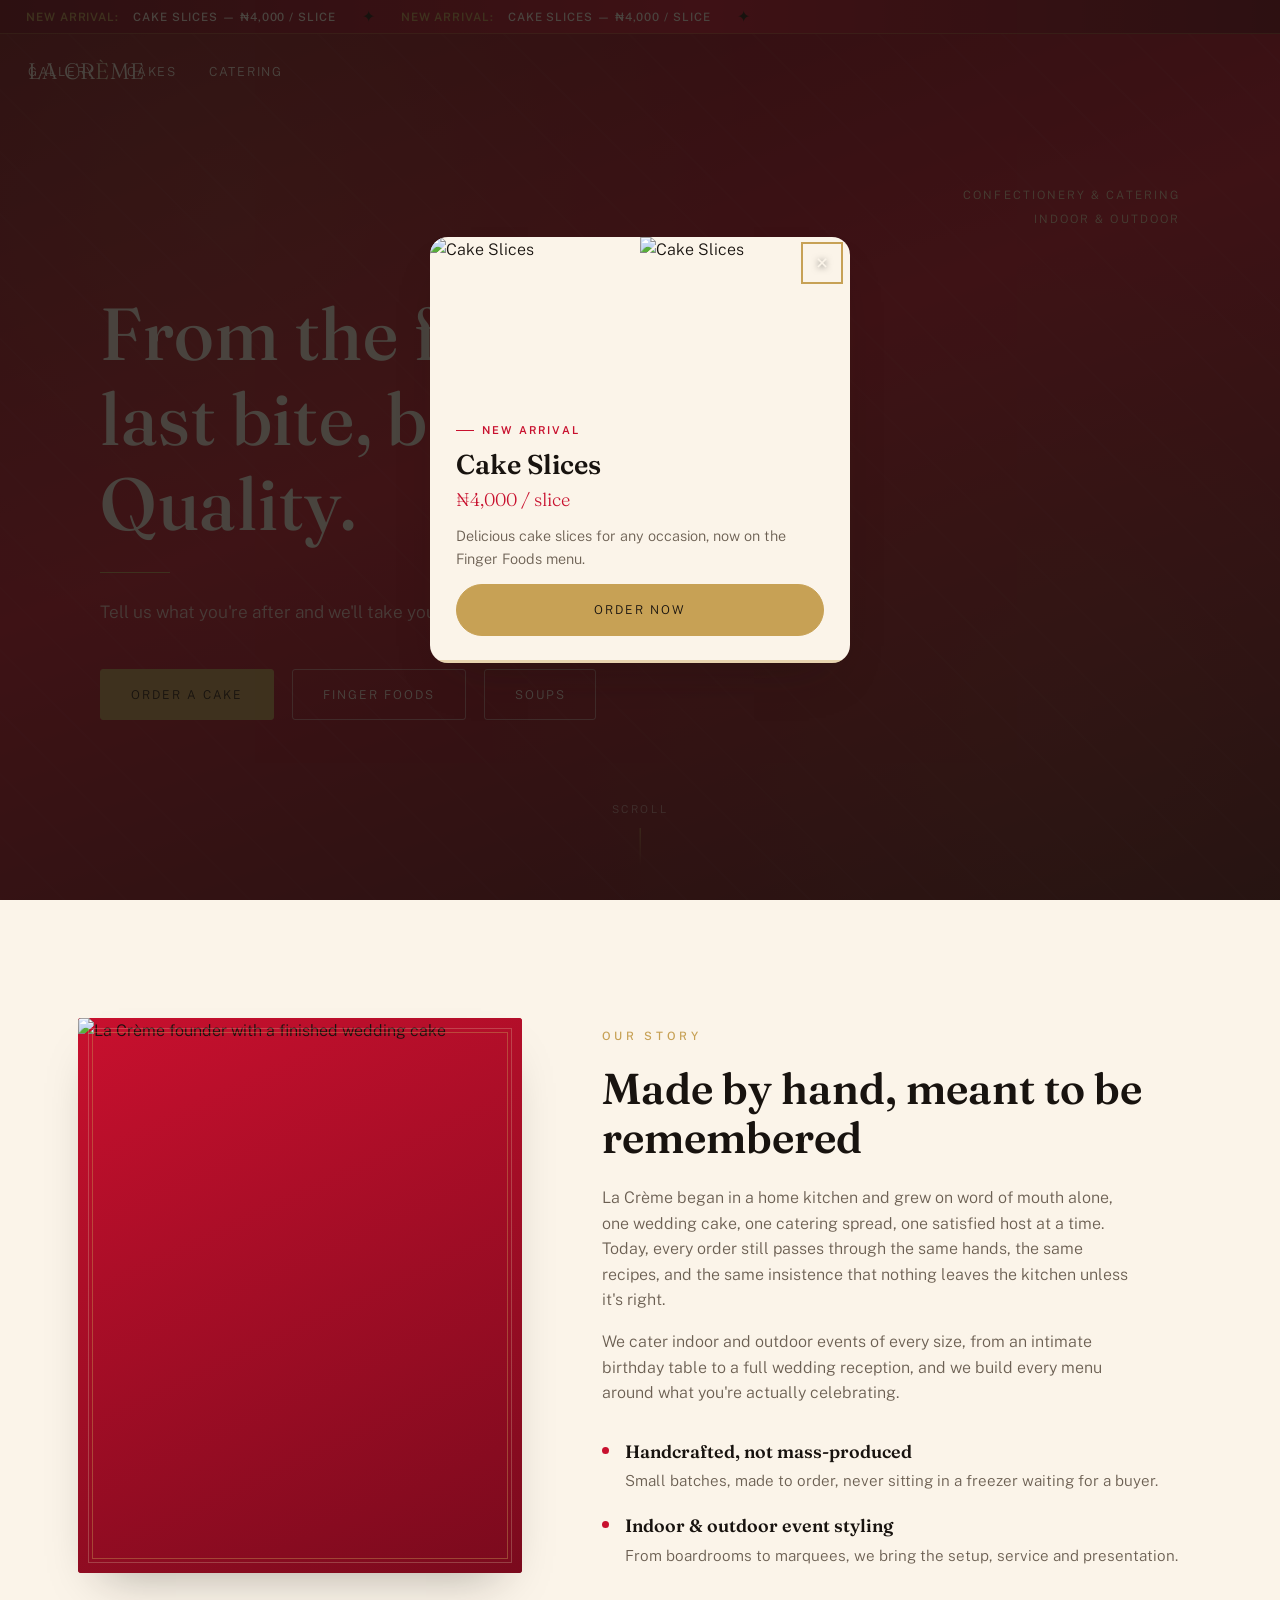
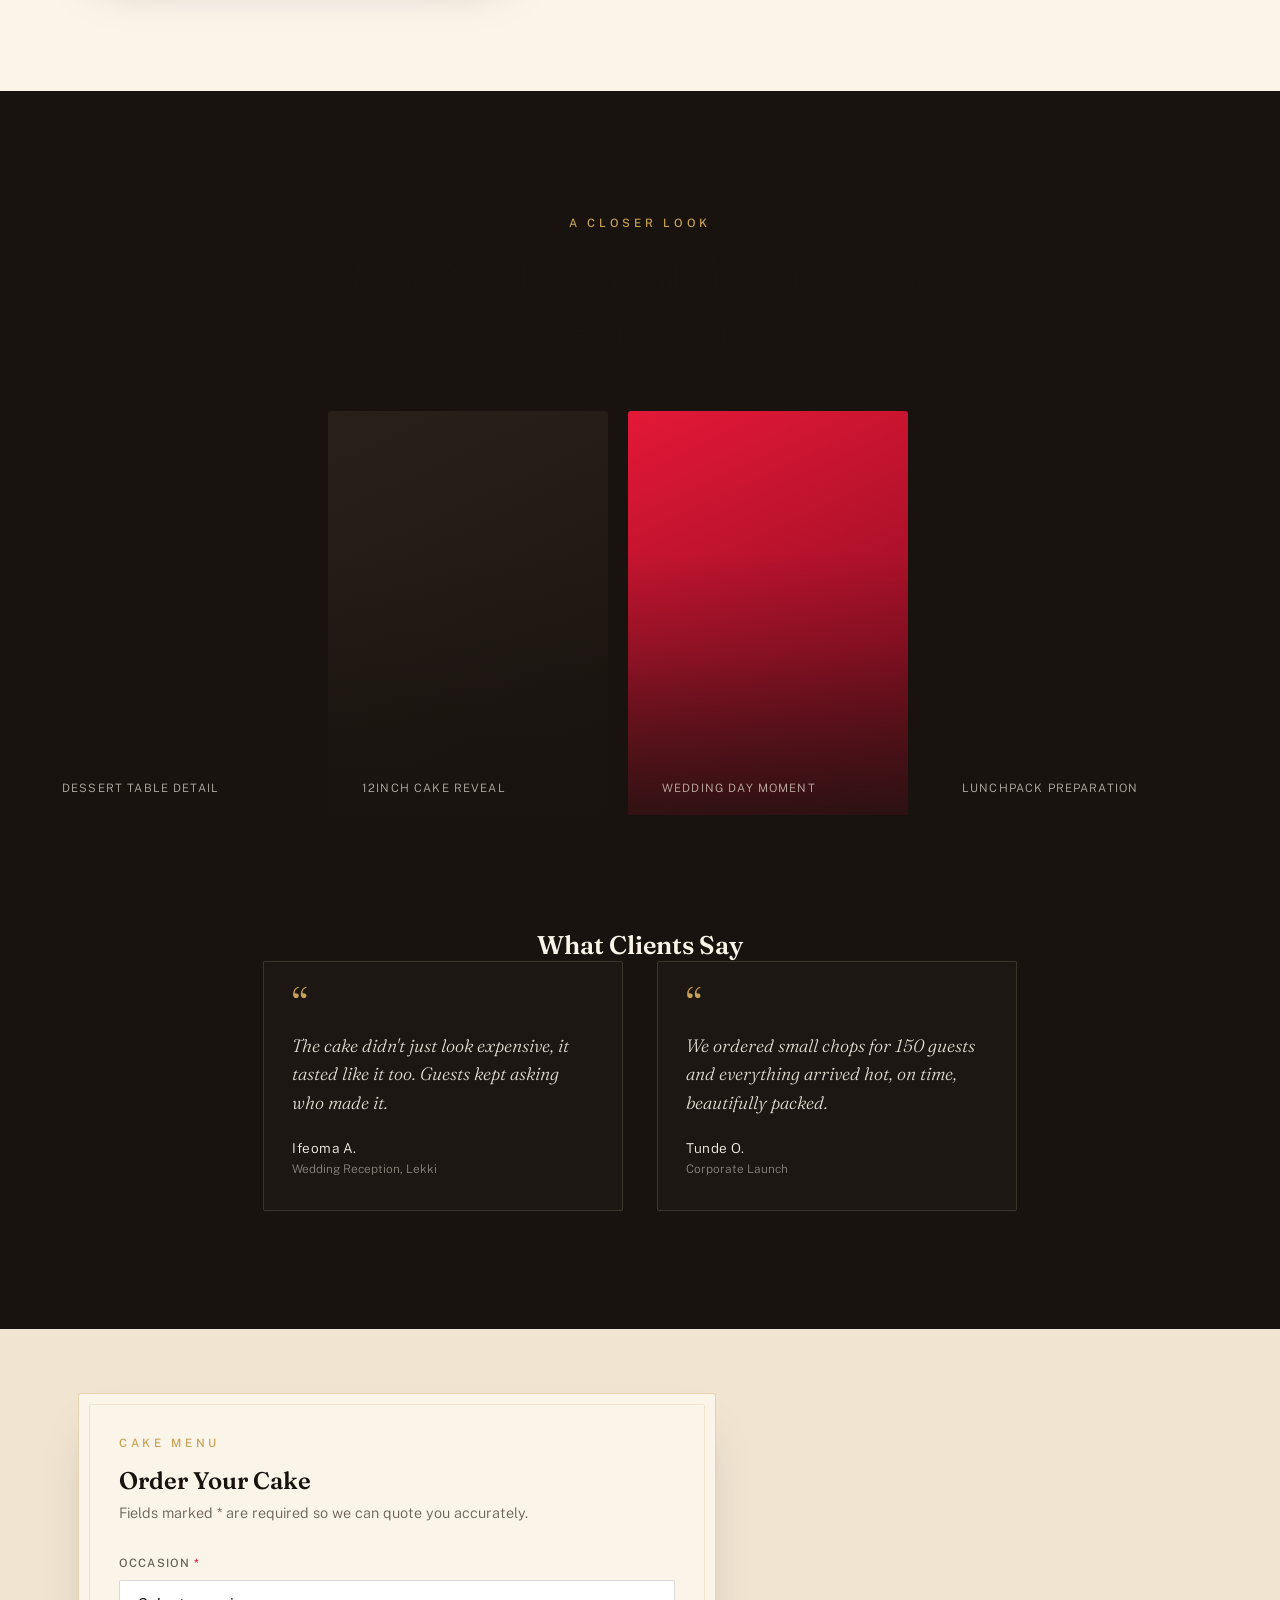
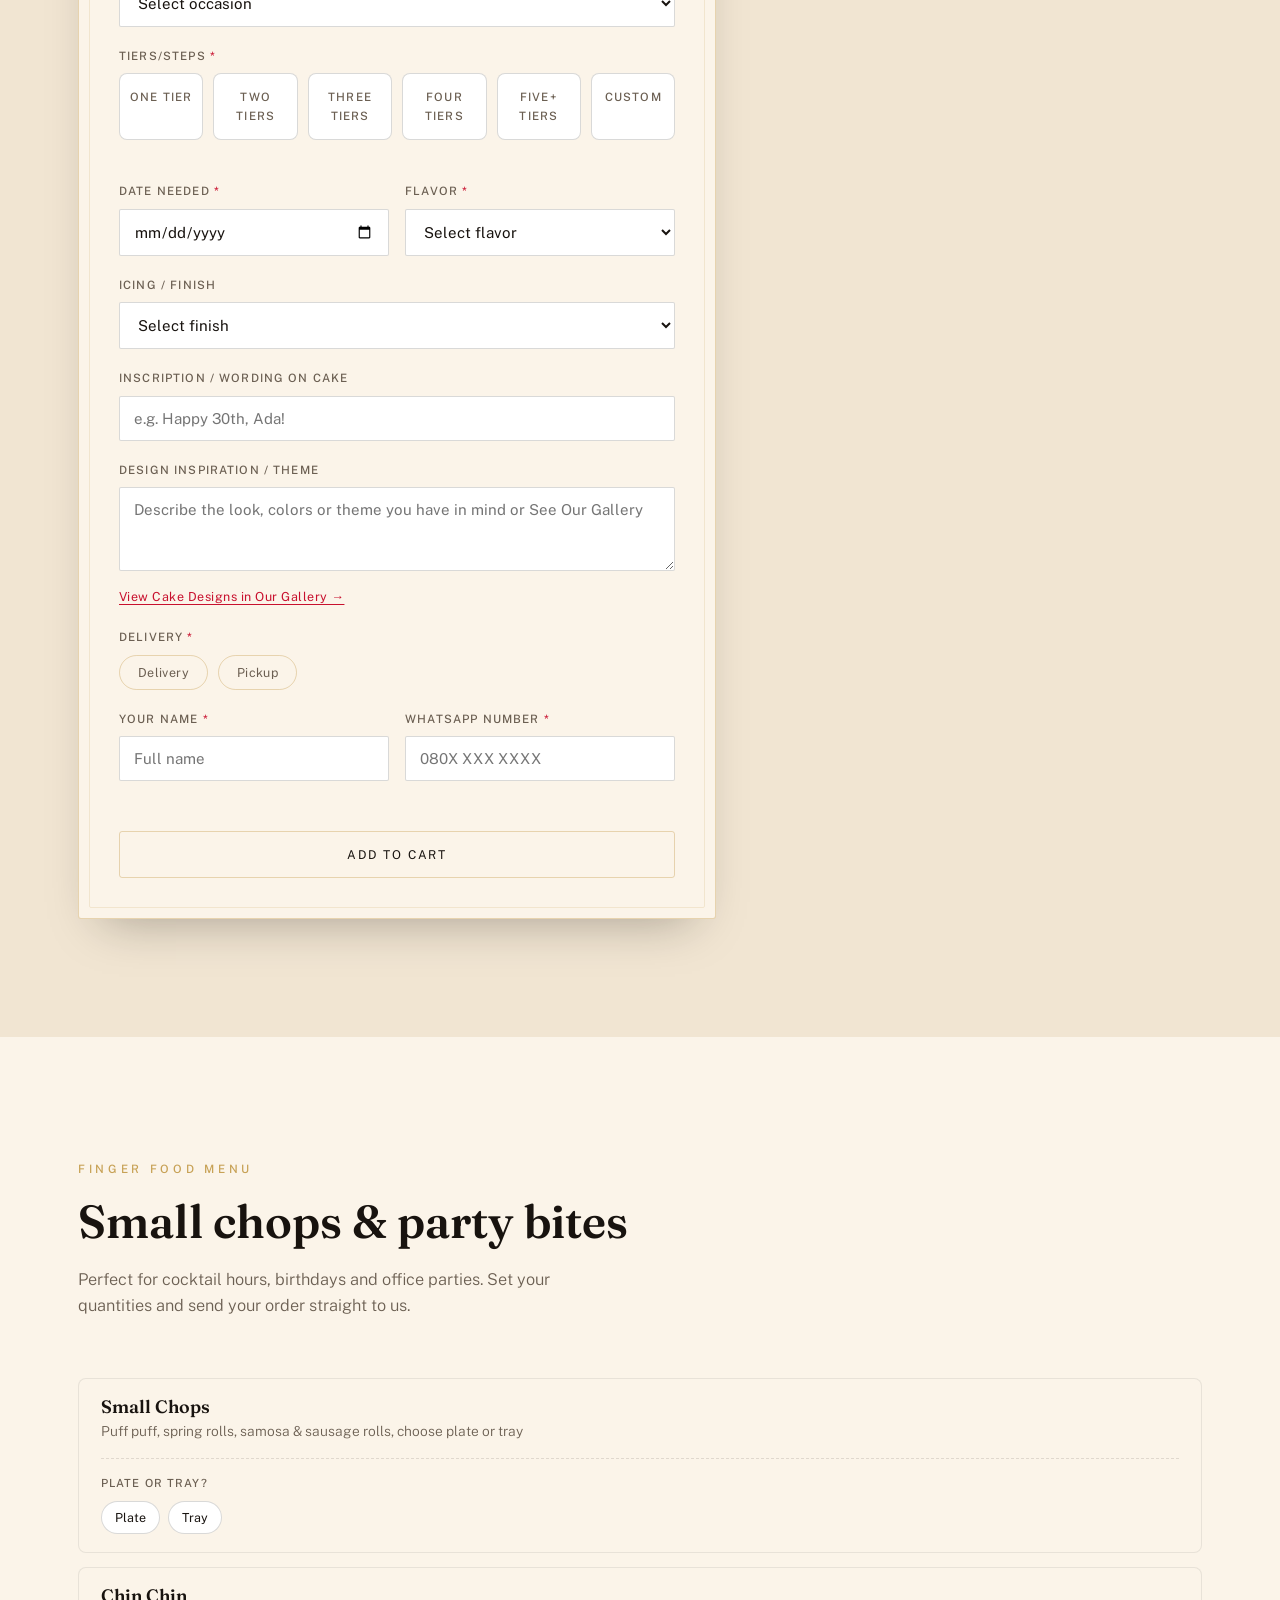
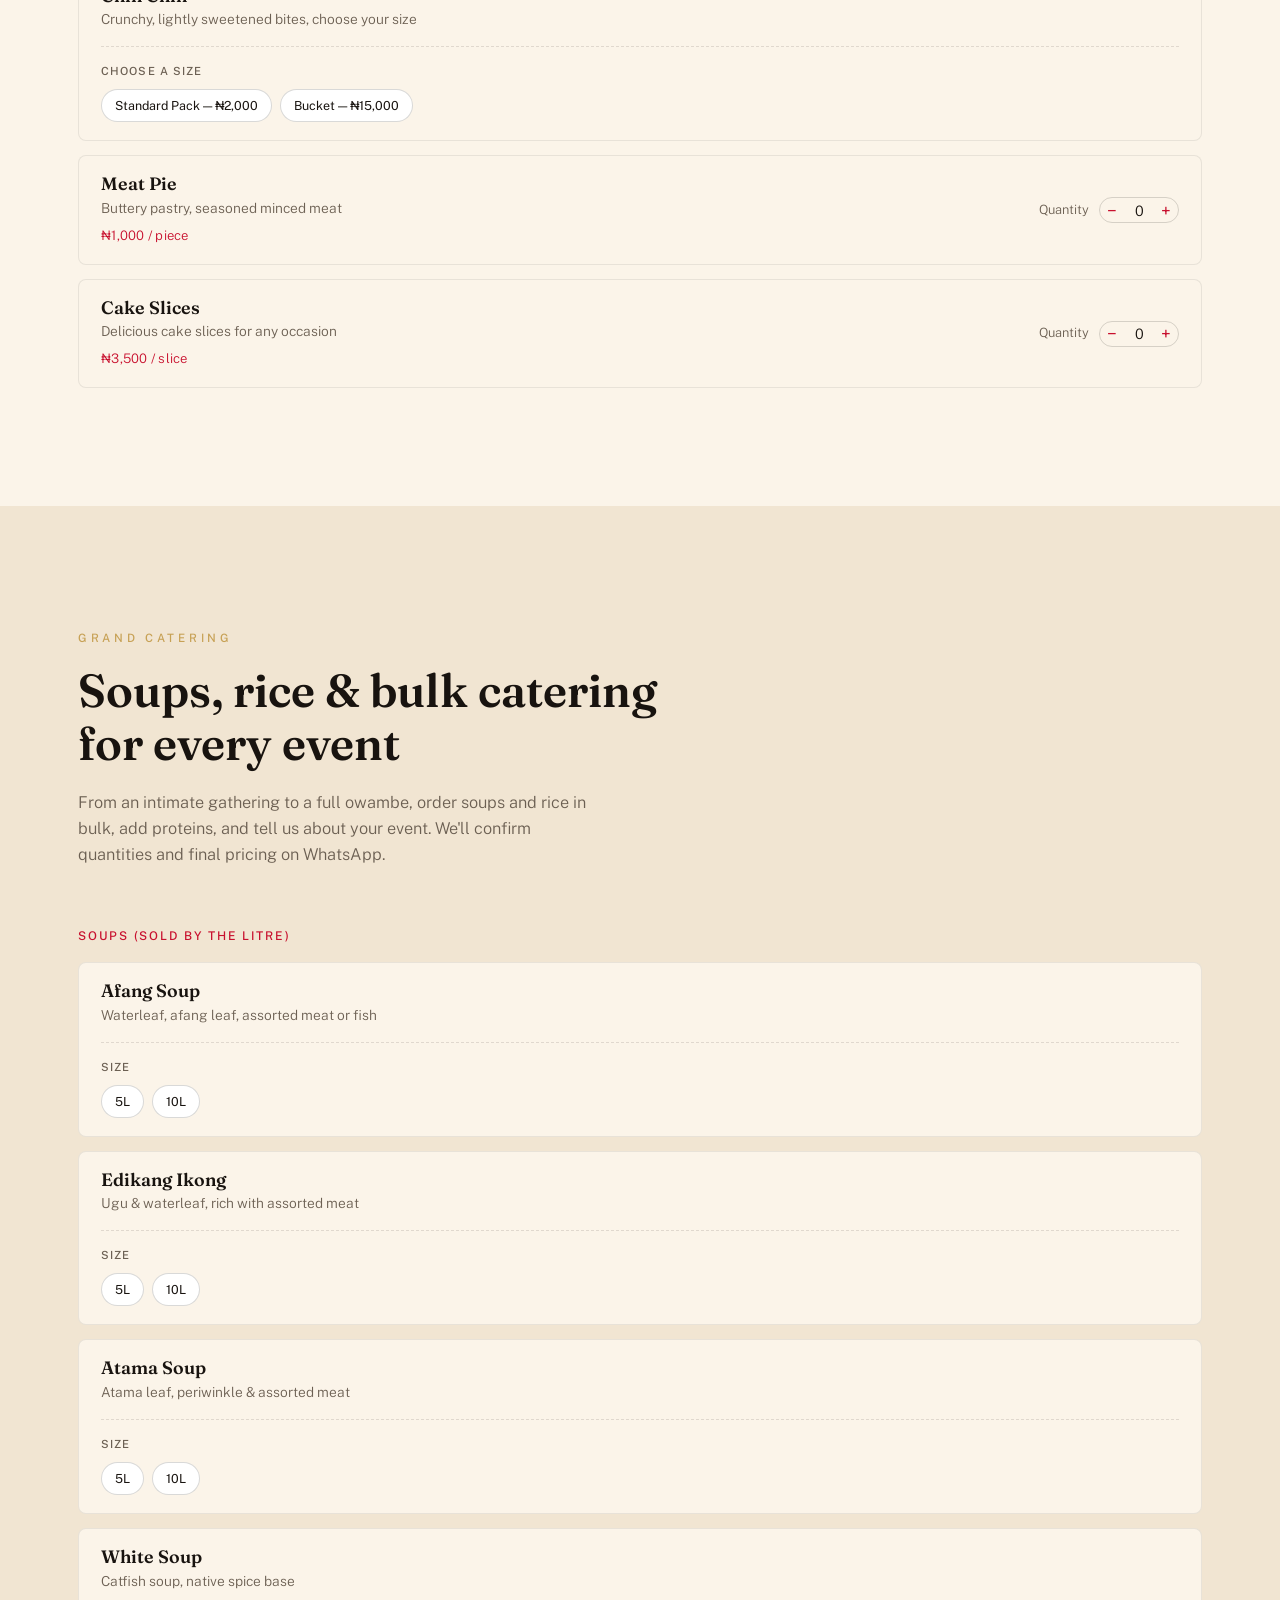
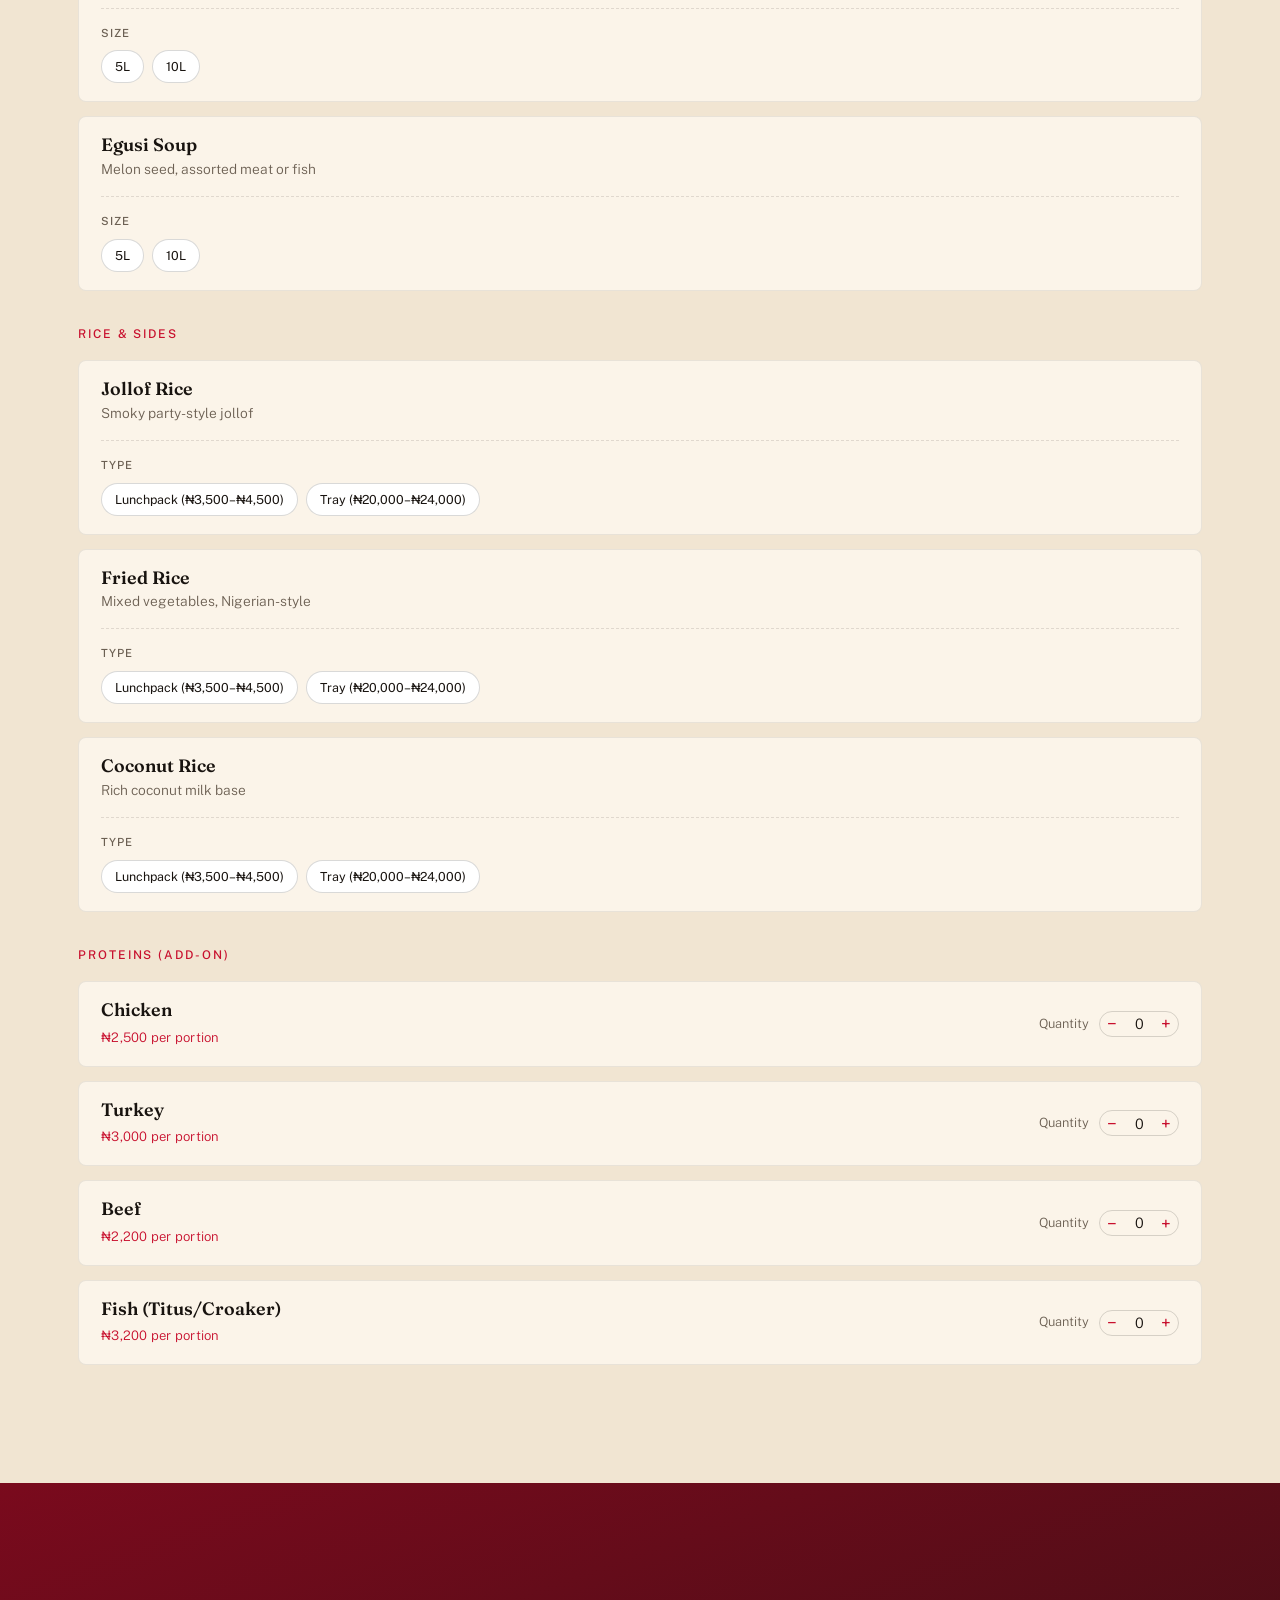
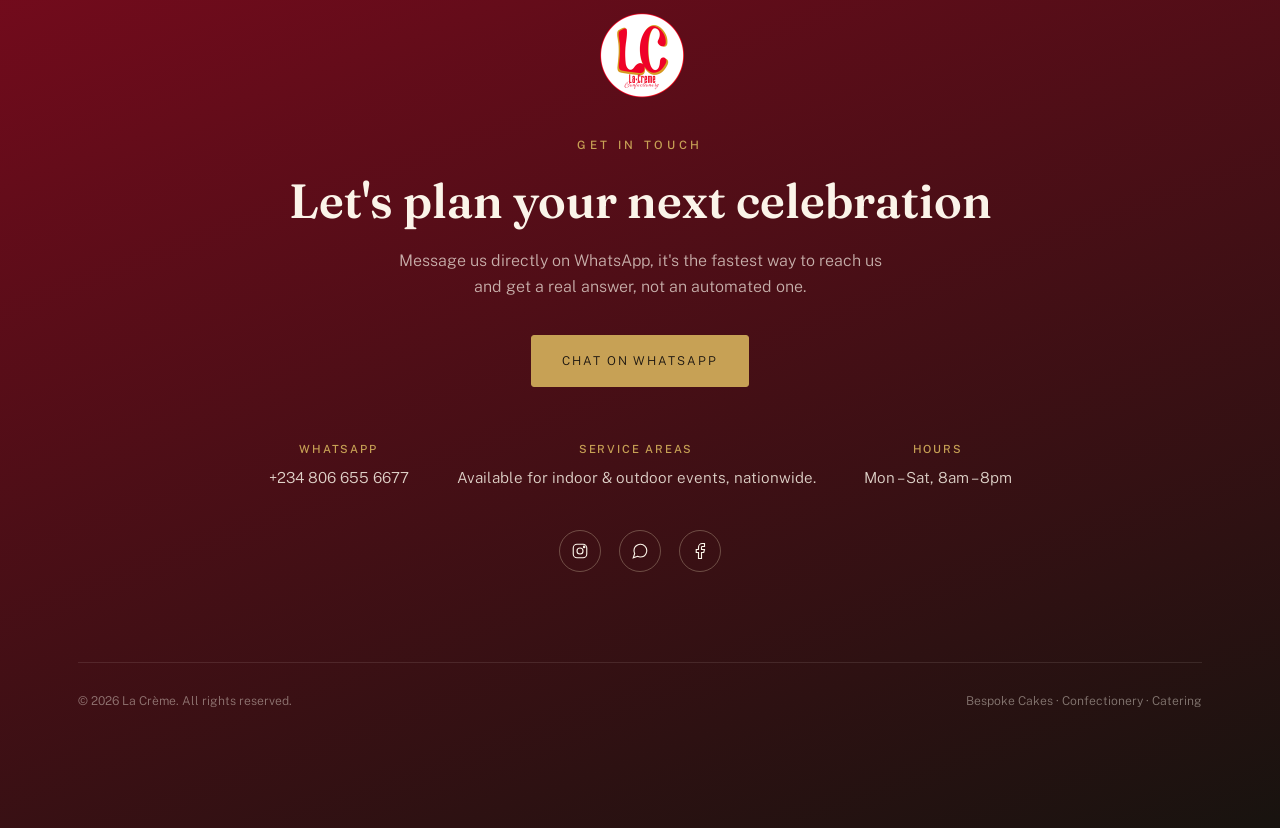
==== commit 82b51e9d: "LCv2.2" ====
--- a/index.html
+++ b/index.html
@@ -145,7 +145,7 @@
       <span>Indoor &amp; Outdoor</span>
     </div>
     <div class="hero-inner">
-      <h1>From the first bite to the last plate, we've got it covered.</h1>
+      <h1>From the first to the last bite, be assured of Quality.</h1>
       <div class="divider"></div>
       <p class="lede">Tell us what you're after and we'll take you straight there.</p>
       <div class="hero-ctas">
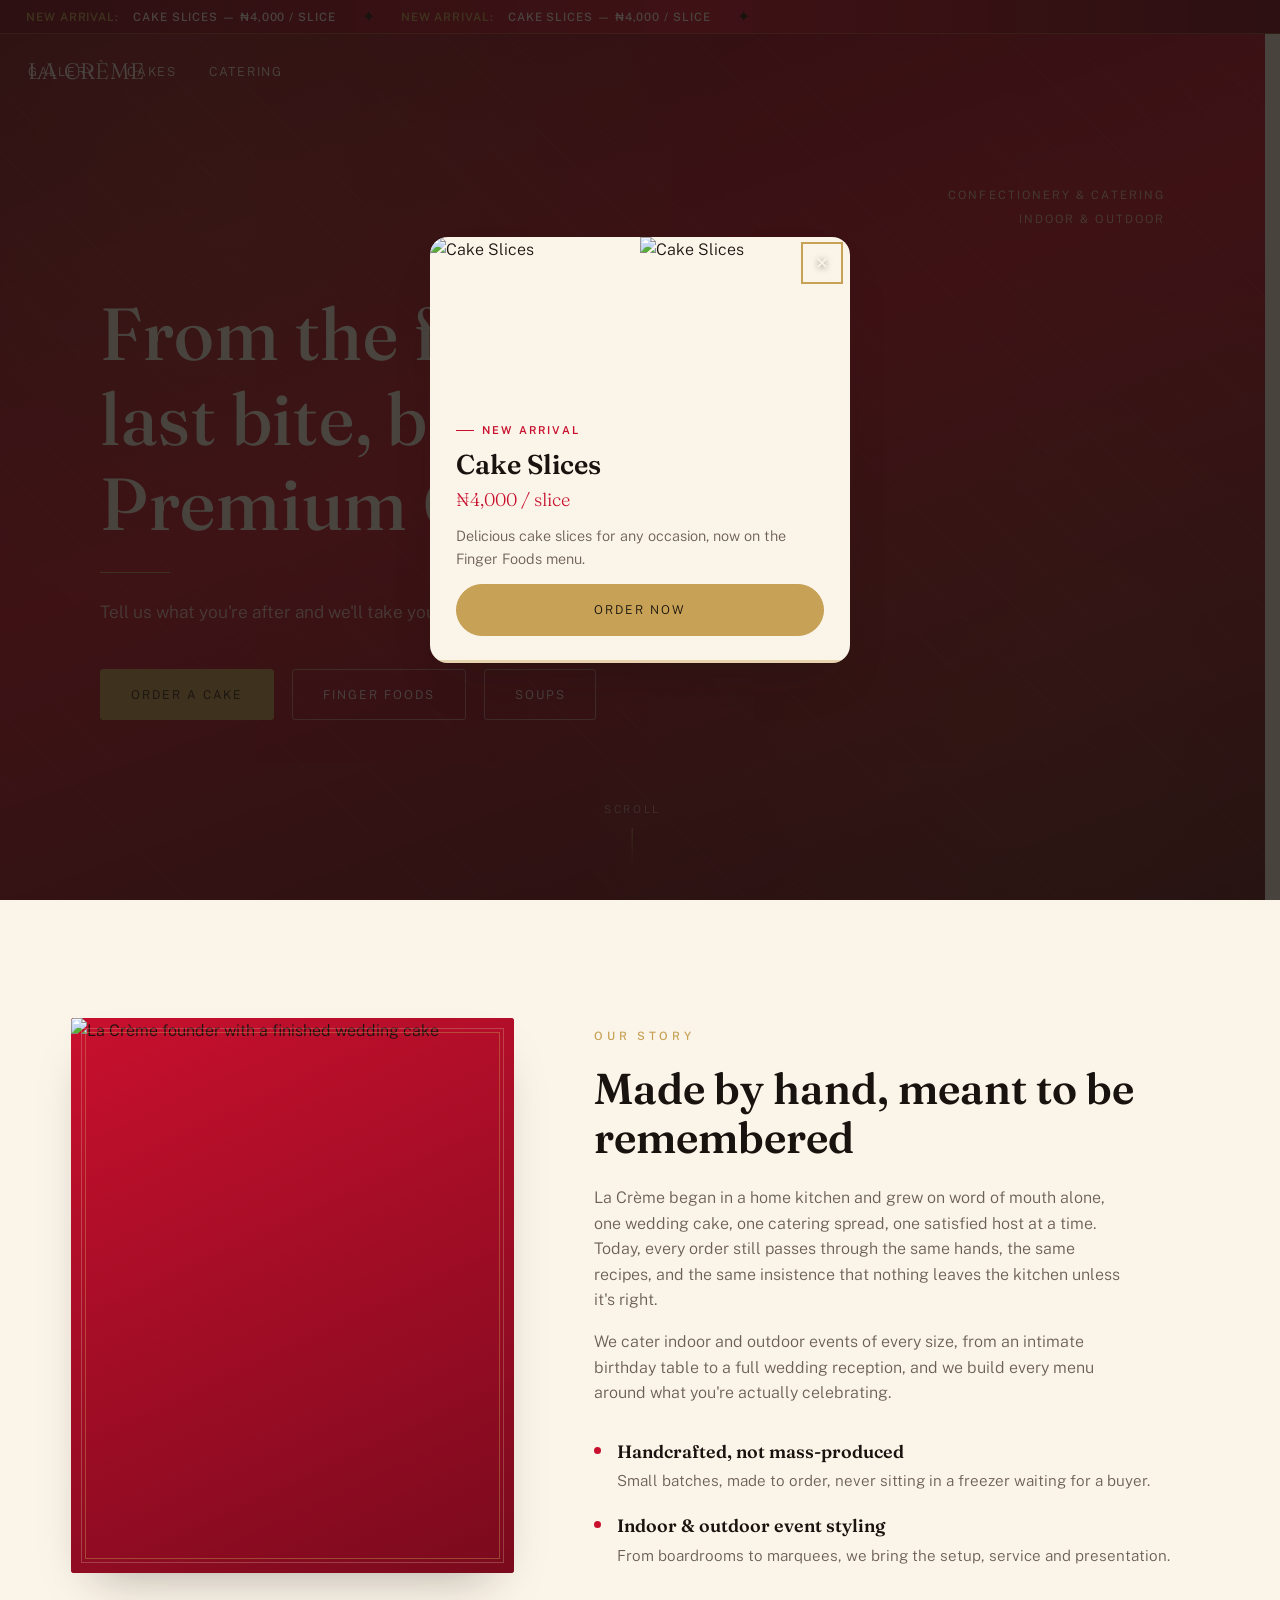
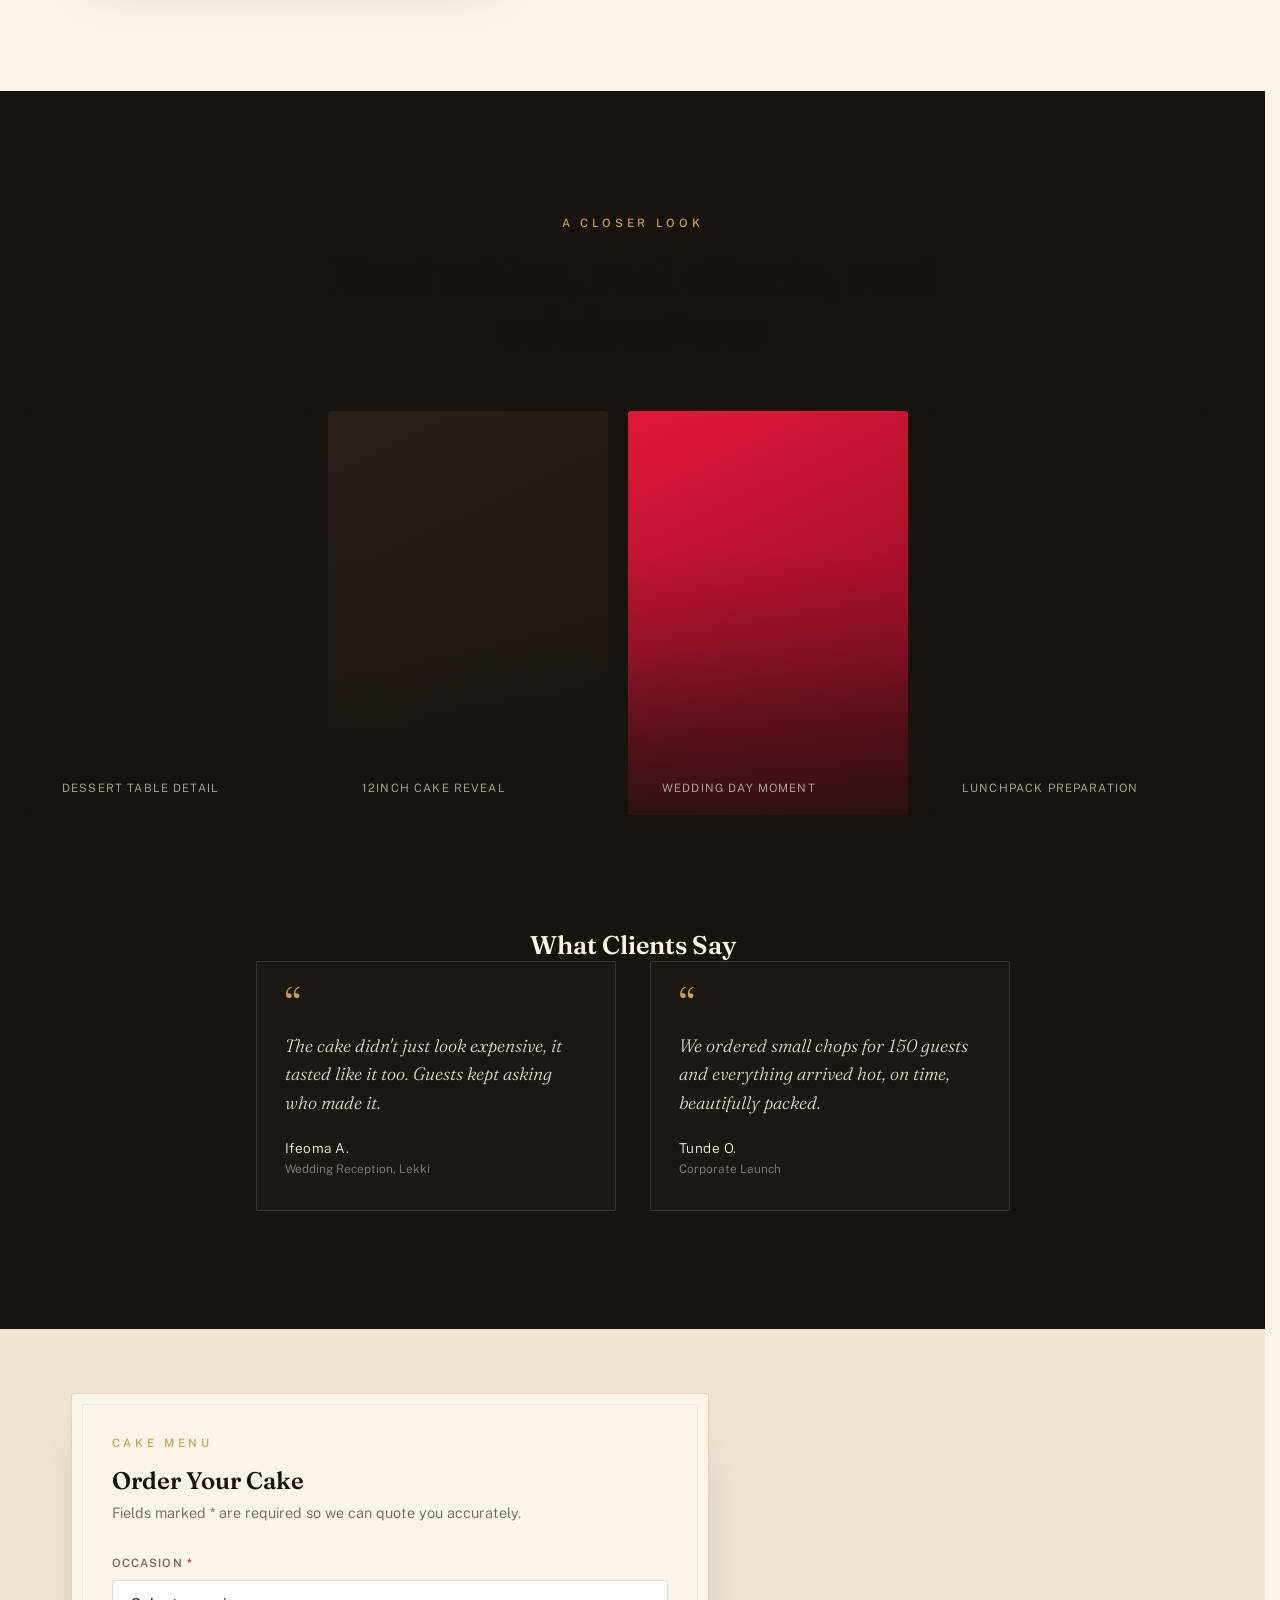
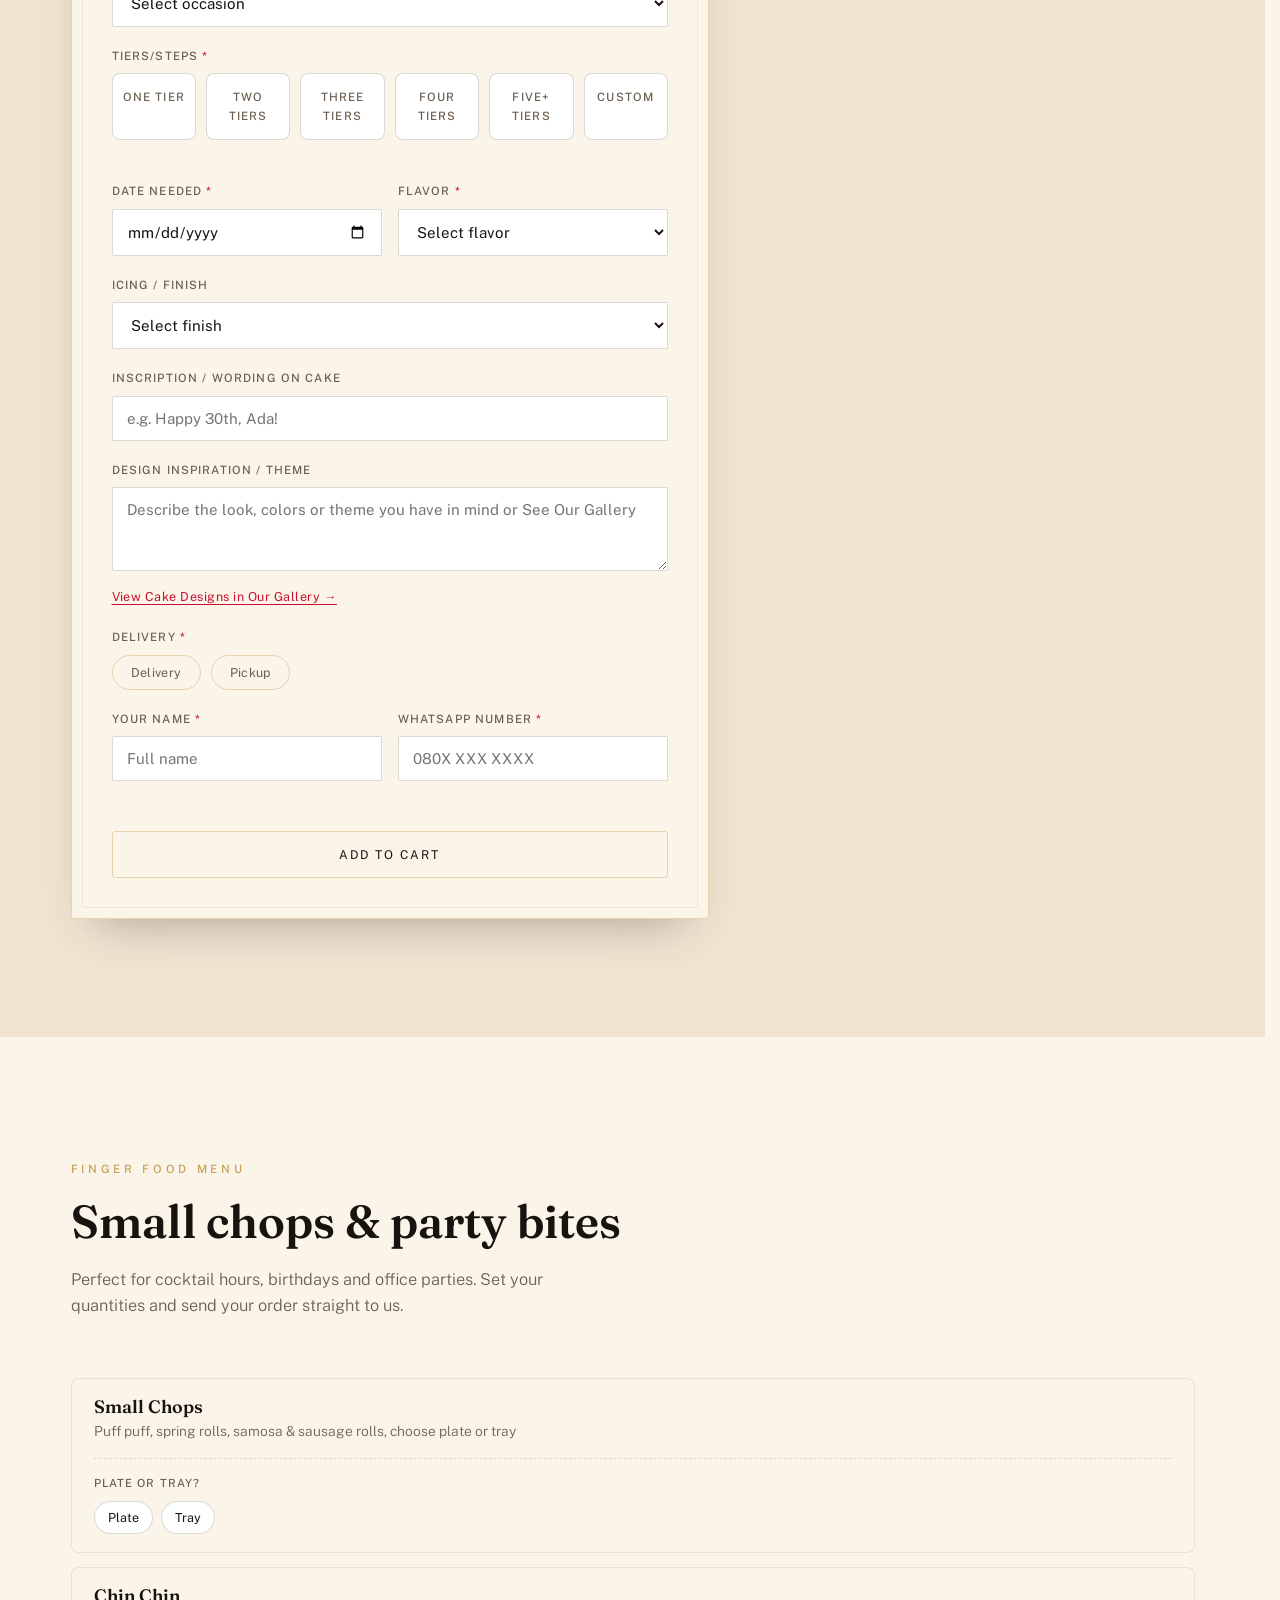
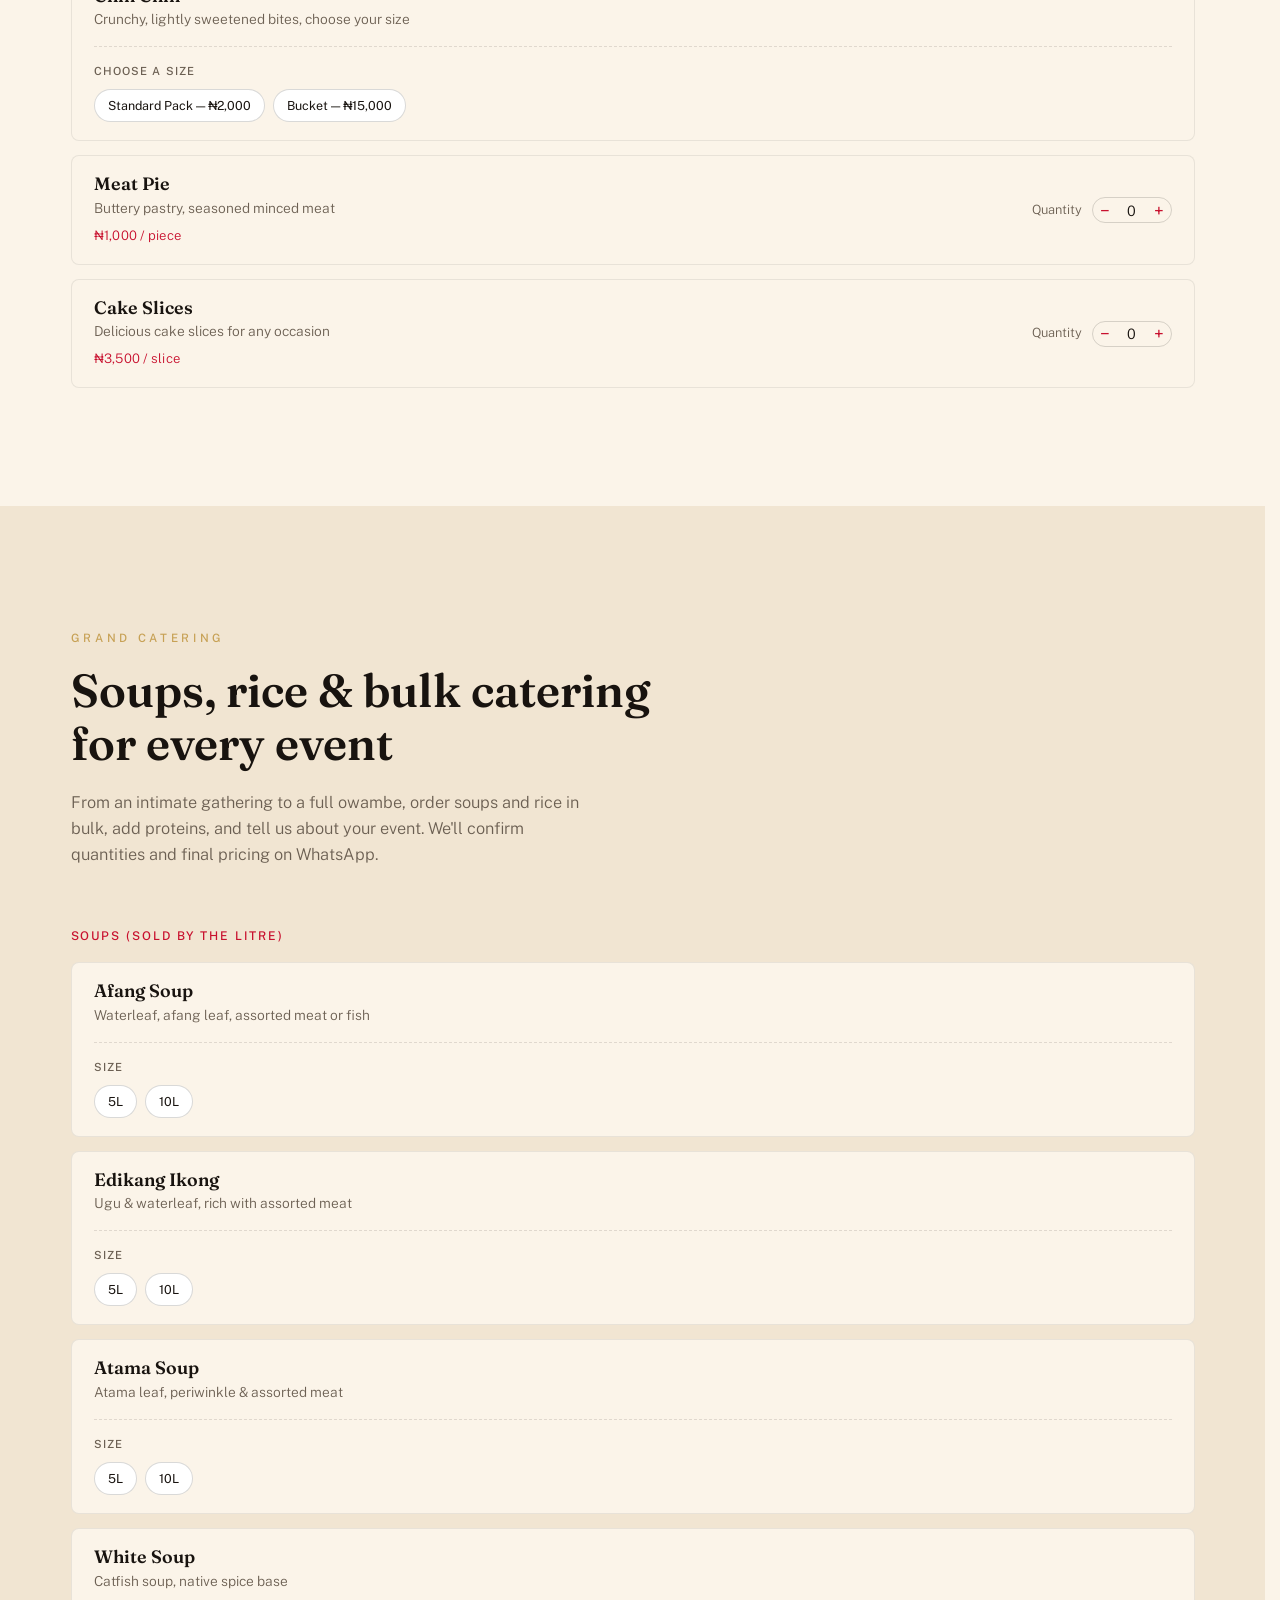
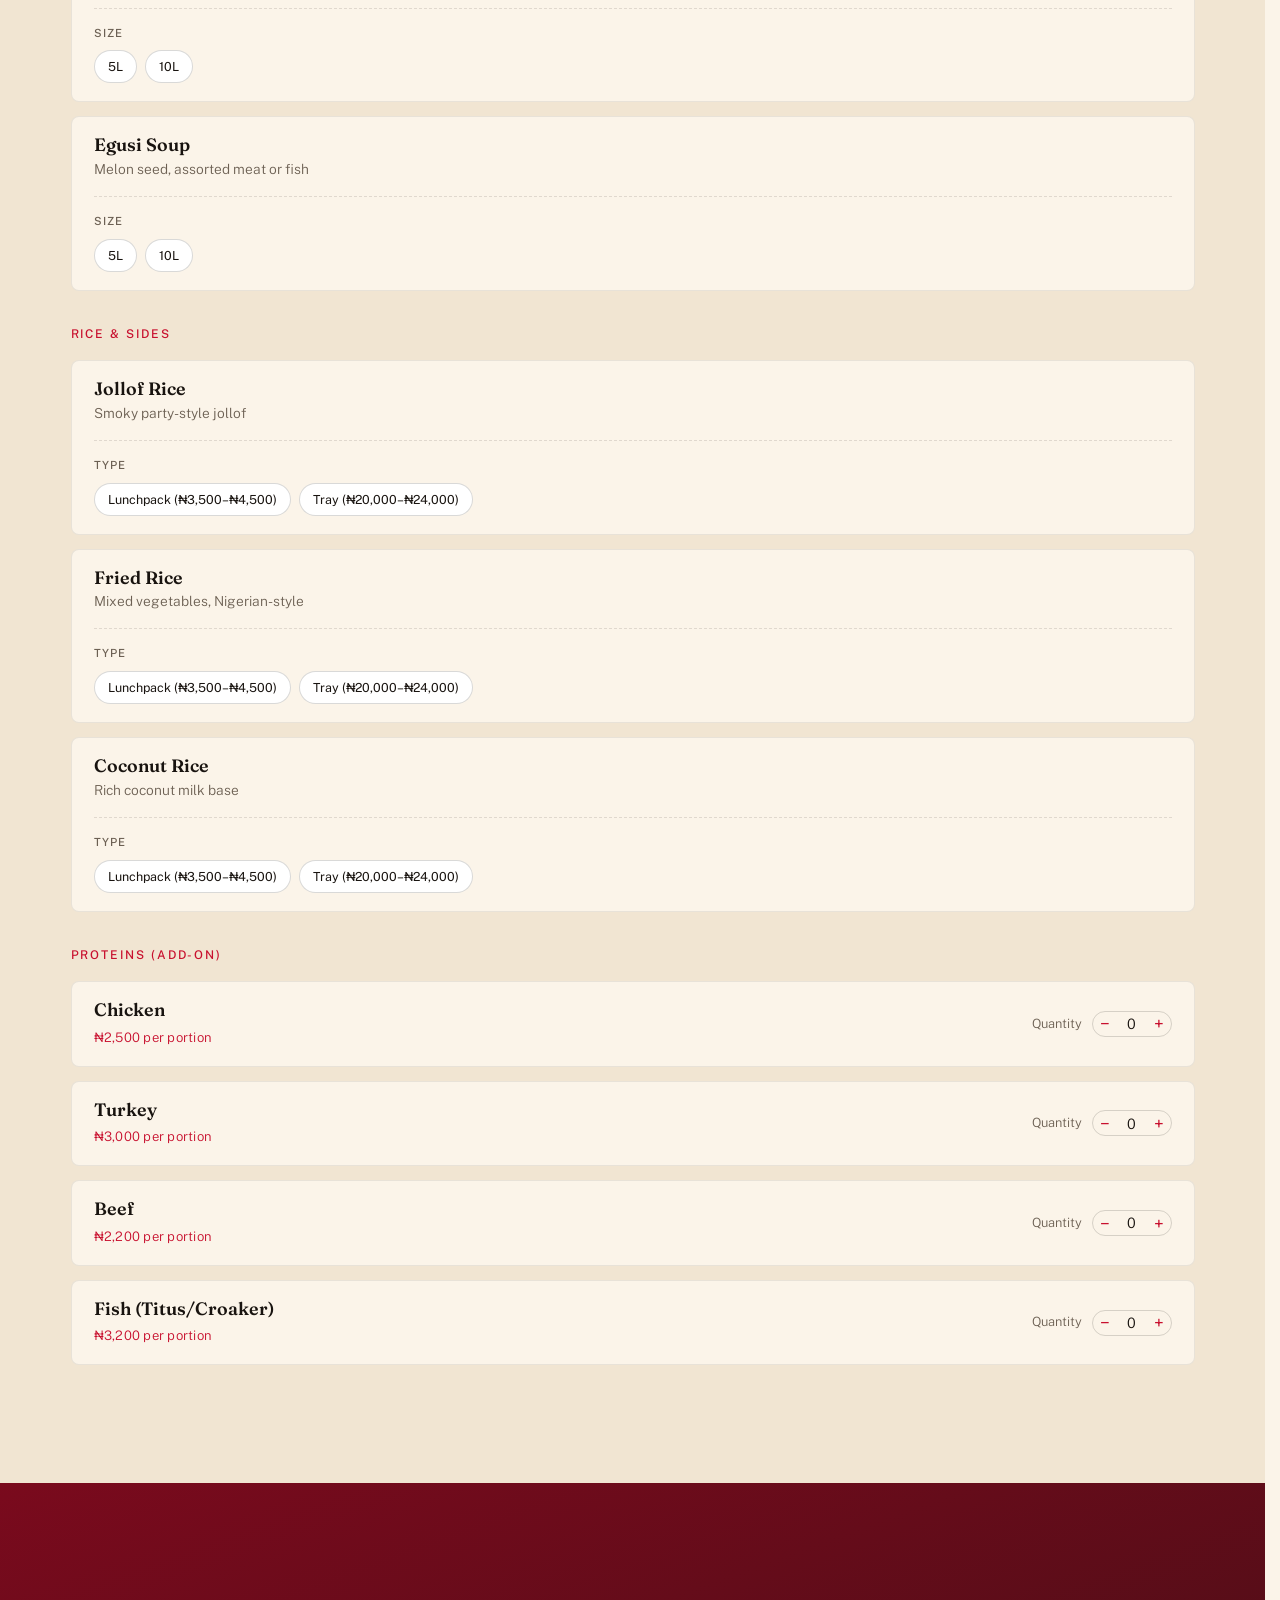
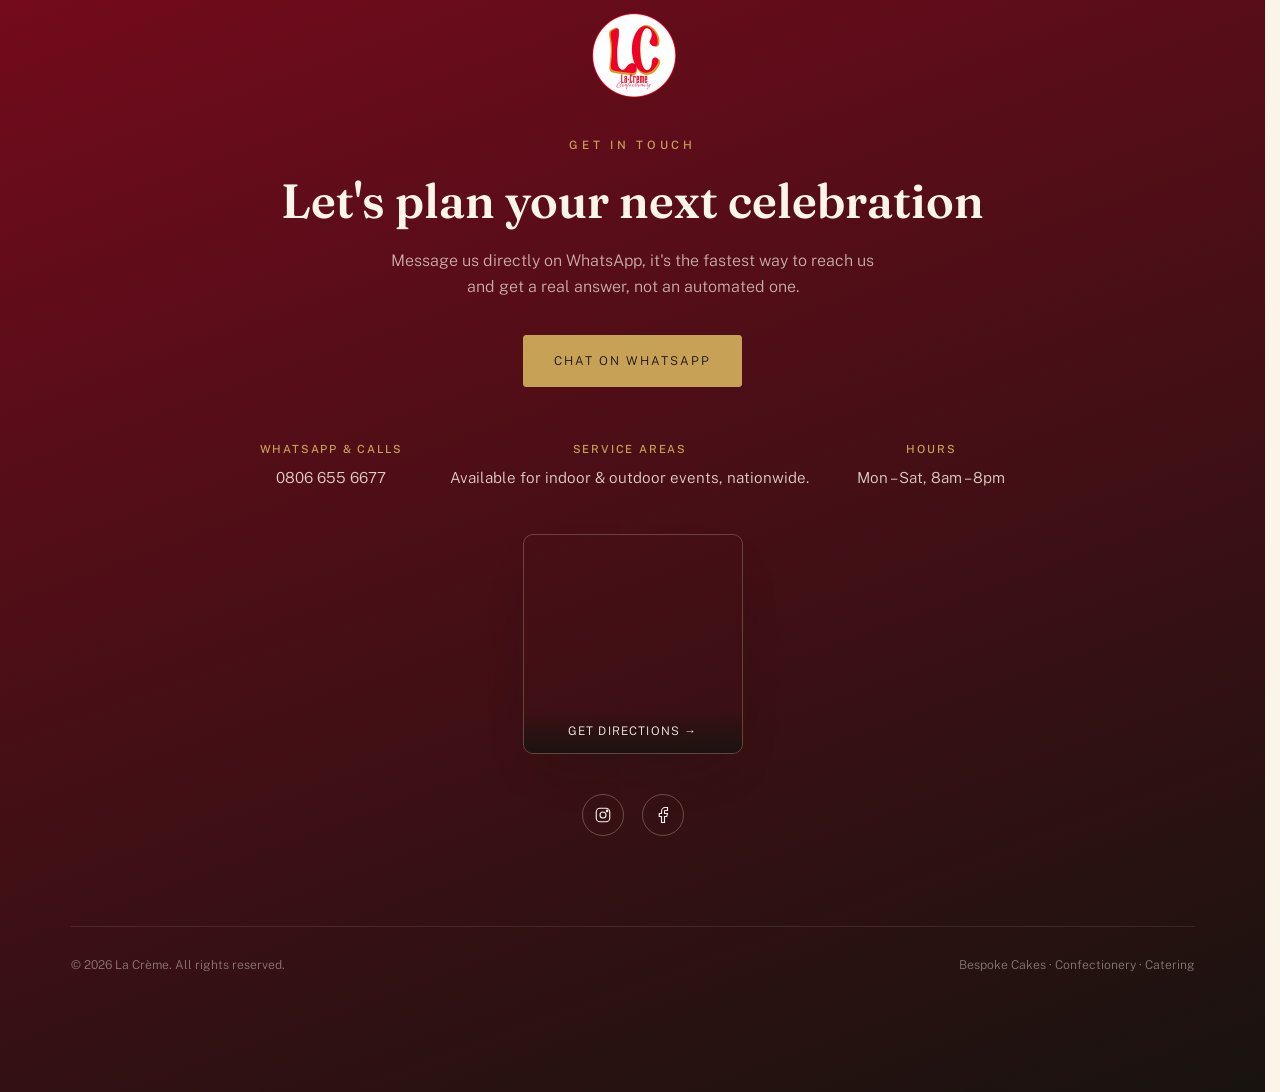
==== commit c84ce503: "adjusted duplicated slection to cart, rice and cart fixes" ====
--- a/index.html
+++ b/index.html
@@ -145,7 +145,7 @@
       <span>Indoor &amp; Outdoor</span>
     </div>
     <div class="hero-inner">
-      <h1>From the first to the last bite, be assured of Quality.</h1>
+      <h1>From the first to the last bite, be assured of Premium Quality.</h1>
       <div class="divider"></div>
       <p class="lede">Tell us what you're after and we'll take you straight there.</p>
       <div class="hero-ctas">
@@ -260,10 +260,8 @@
               <label for="cakeFlavor">Flavor <span class="req">*</span></label>
               <select id="cakeFlavor">
                 <option value="">Select flavor</option>
-                <option>Vanilla</option><option>Red Velvet</option><option>Chocolate </option>
-                <option>Banana bread</option><option>Marble</option>
-                <option>Coconut</option><option>Carrot</option>
-                <option>Strawberry</option><option>Rich-Fruit cake (Wedding)</option><option>Undecided, need guidance</option>
+                <option>Vanilla</option><option>Chocolate </option>
+                <option>Marble</option><option>Rich-Fruit cake (Wedding)</option><option>Undecided, need guidance</option>
               </select>
             </div>
           </div>
@@ -365,14 +363,24 @@
     <a href="#" class="btn btn-gold" id="contactWaBtn">Chat on WhatsApp</a>
 
     <div class="contact-info">
-      <div class="c-block"><h4>WhatsApp</h4><p id="contactPhoneDisplay">+234 806 655 6677</p></div>
+      <div class="c-block"><h4>WhatsApp &amp; Calls</h4><p id="contactPhoneDisplay">0806 655 6677</p></div>
       <div class="c-block"><h4>Service Areas</h4><p>Available for indoor &amp; outdoor events, nationwide.</p></div>
       <div class="c-block"><h4>Hours</h4><p>Mon – Sat, 8am – 8pm</p></div>
     </div>
 
+    <!-- Square map preview — the iframe is purely decorative (pointer-
+         events:none; it's just the no-API-key Google Maps embed, a
+         standard public feature, not a credential), so the whole tile
+         is one big click target straight to the real directions link,
+         rather than fighting the embedded mini-map's own drag/zoom. -->
+    <a class="map-preview" href="https://maps.app.goo.gl/iSsd2TBoHhHA2xgb8?g_st=ic" target="_blank" rel="noopener" aria-label="Get directions to La Crème on Google Maps">
+      <iframe src="https://www.google.com/maps?q=La%27creme+Cakes%2C+No.+51+Ukana+Offot+St%2C+Uyo+520102%2C+Akwa+Ibom&amp;output=embed" loading="lazy" tabindex="-1" aria-hidden="true" title=""></iframe>
+      <span class="map-preview-cta">Get Directions →</span>
+    </a>
+
     <div class="contact-social">
-      <a href="#" aria-label="Instagram"><svg width="18" height="18" viewBox="0 0 24 24" fill="none" stroke="currentColor" stroke-width="1.5"><rect x="3" y="3" width="18" height="18" rx="5"/><circle cx="12" cy="12" r="4"/><circle cx="17.5" cy="6.5" r="1"/></svg></a>
-      <a href="#" aria-label="WhatsApp" id="contactWaIcon"><svg width="18" height="18" viewBox="0 0 24 24" fill="none" stroke="currentColor" stroke-width="1.5"><path d="M21 11.5a8.38 8.38 0 0 1-.9 3.8 8.5 8.5 0 0 1-7.6 4.7 8.38 8.38 0 0 1-3.8-.9L3 21l1.9-5.7a8.38 8.38 0 0 1-.9-3.8 8.5 8.5 0 0 1 4.7-7.6 8.38 8.38 0 0 1 3.8-.9h.5a8.48 8.48 0 0 1 8 8v.5z"/></svg></a>
+      <a href="https://www.instagram.com/idy_lacremecakes?stkn=MWdwbnUxanJqM2k3MQ==" aria-label="Instagram"><svg width="18" height="18" viewBox="0 0 24 24" fill="none" stroke="currentColor" stroke-width="1.5"><rect x="3" y="3" width="18" height="18" rx="5"/><circle cx="12" cy="12" r="4"/><circle cx="17.5" cy="6.5" r="1"/></svg></a>
+      <!-- <a href="#" aria-label="WhatsApp" id="contactWaIcon"><svg width="18" height="18" viewBox="0 0 24 24" fill="none" stroke="currentColor" stroke-width="1.5"><path d="M21 11.5a8.38 8.38 0 0 1-.9 3.8 8.5 8.5 0 0 1-7.6 4.7 8.38 8.38 0 0 1-3.8-.9L3 21l1.9-5.7a8.38 8.38 0 0 1-.9-3.8 8.5 8.5 0 0 1 4.7-7.6 8.38 8.38 0 0 1 3.8-.9h.5a8.48 8.48 0 0 1 8 8v.5z"/></svg></a> -->
       <a href="#" aria-label="Facebook"><svg width="18" height="18" viewBox="0 0 24 24" fill="none" stroke="currentColor" stroke-width="1.5"><path d="M18 2h-3a5 5 0 0 0-5 5v3H7v4h3v8h4v-8h3l1-4h-4V7a1 1 0 0 1 1-1h3z"/></svg></a>
     </div>
 
--- a/index.css
+++ b/index.css
@@ -12,6 +12,9 @@
                                 browser's default white canvas */
   overscroll-behavior-y: none; /* FIX: stops that bounce/rubber-band
                                    scroll past the end of the page entirely */
+  scrollbar-gutter: stable; /* reserves the scrollbar's width permanently so
+                               locking scroll (cart/walkthrough overlays set
+                               overflow:hidden here) can't shift the layout */
 }
 @media (prefers-reduced-motion: reduce) {
   html { scroll-behavior: auto; }
@@ -525,6 +528,13 @@
   display:block; font-size: 0.7rem; text-transform: uppercase; letter-spacing: 0.1em;
   color: var(--text-muted); margin-bottom: 8px; font-weight: 500;
 }
+.rice-add-btn{
+  display:flex; align-items:center; justify-content:center; width:100%;
+  margin-top: 14px; padding: 10px 16px; border-radius: 30px;
+  background: var(--wine); color: #fff; font-size: 0.78rem; letter-spacing: 0.04em;
+  transition: background .2s ease;
+}
+.rice-add-btn:hover{ background: var(--wine-bright); }
 .menu-item .m-extra .field{ margin-bottom: 0; }
 .menu-item .m-qty-row{ display:flex; flex-wrap: wrap; align-items:center; justify-content:space-between; gap: 16px; }
 .menu-item .m-qty-row .m-price{ margin-top: 0; }
@@ -598,6 +608,27 @@
 .contact-info{ display:flex; justify-content:center; gap: 48px; flex-wrap: wrap; margin-top: 56px; }
 .contact-info .c-block h4{ font-size: 0.7rem; text-transform:uppercase; letter-spacing: 0.16em; color: var(--gold); margin-bottom: 10px; font-family: var(--font-body); font-weight:500; }
 .contact-info .c-block p{ color: rgba(251,244,233,0.85); font-size: 0.95rem; }
+
+.map-preview{
+  display:block; position: relative; width: 220px; height: 220px;
+  margin: 44px auto 0; border-radius: 10px; overflow: hidden;
+  border: 1px solid rgba(232,217,181,0.25); box-shadow: var(--shadow-card);
+  transition: transform .25s ease, box-shadow .25s ease;
+}
+.map-preview:hover{ transform: translateY(-4px); box-shadow: 0 32px 56px -22px rgba(0,0,0,0.55); }
+.map-preview iframe{
+  width: 100%; height: 100%; border: 0; pointer-events: none; /* decorative — the <a> handles the click */
+  filter: grayscale(0.2) contrast(1.05) brightness(0.96);
+}
+.map-preview-cta{
+  position: absolute; left:0; right:0; bottom:0; padding: 12px 14px;
+  background: linear-gradient(to top, rgba(24,19,15,0.9), rgba(24,19,15,0));
+  color: var(--ivory); font-size: 0.74rem; letter-spacing: 0.1em; text-transform: uppercase;
+  text-align: center;
+}
+@media (max-width: 480px){
+  .map-preview{ width: 180px; height: 180px; }
+}
 .contact-social{ display:flex; justify-content:center; gap: 18px; margin-top: 40px; }
 .contact-social a{
   width: 42px; height:42px; border-radius: 50%; border: 1px solid rgba(232,217,181,0.3);
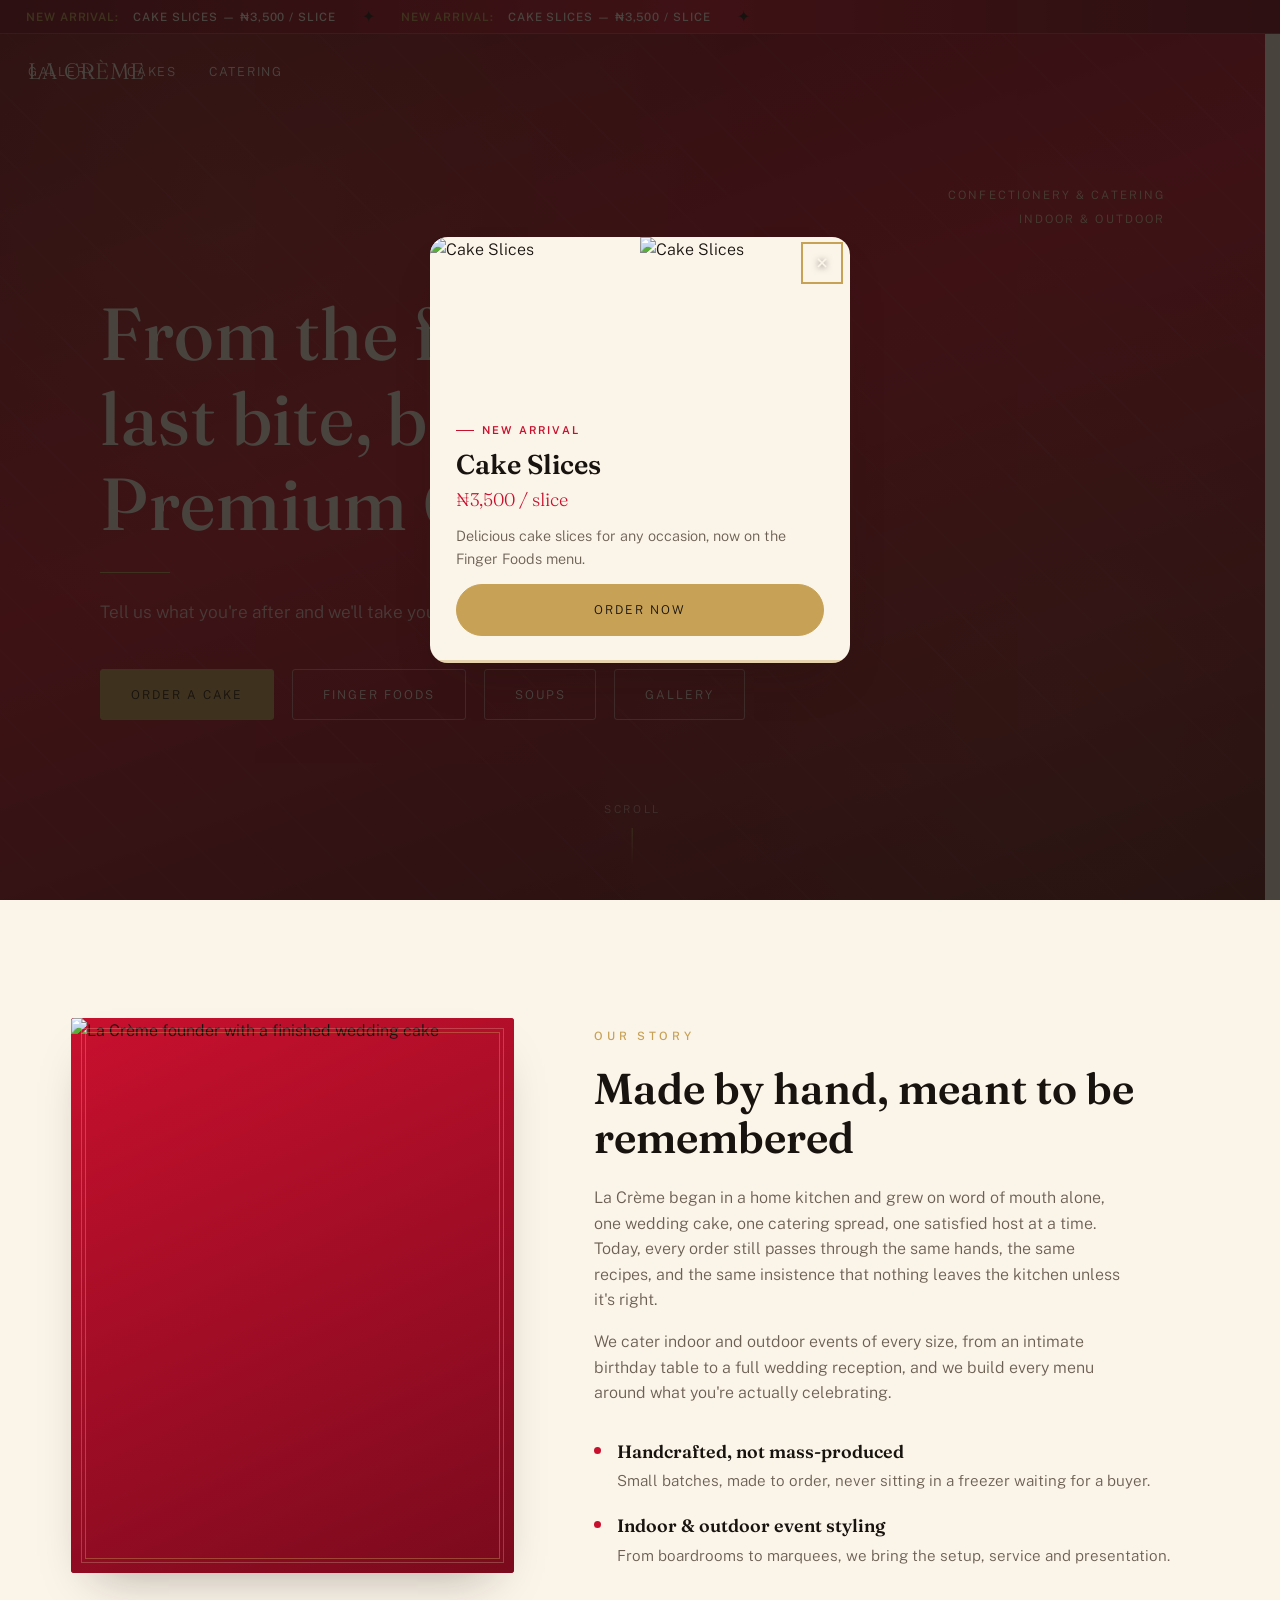
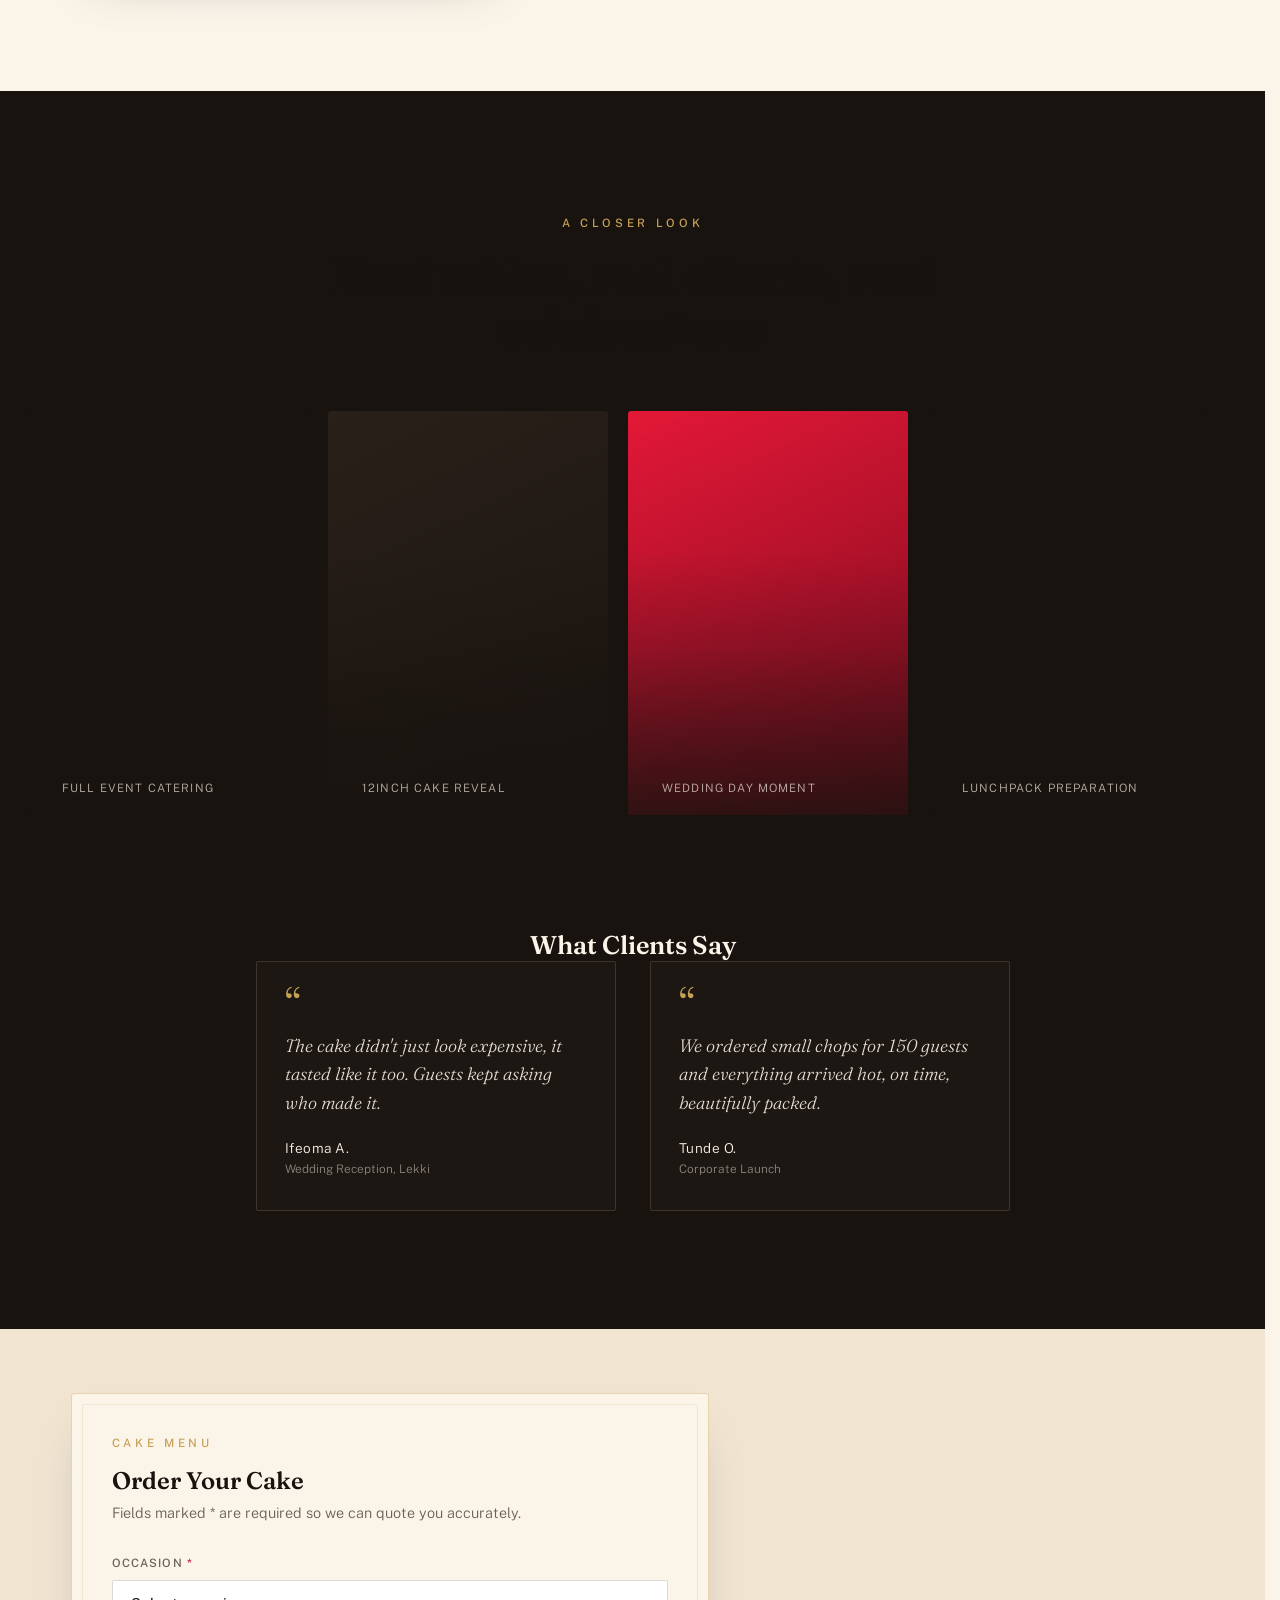
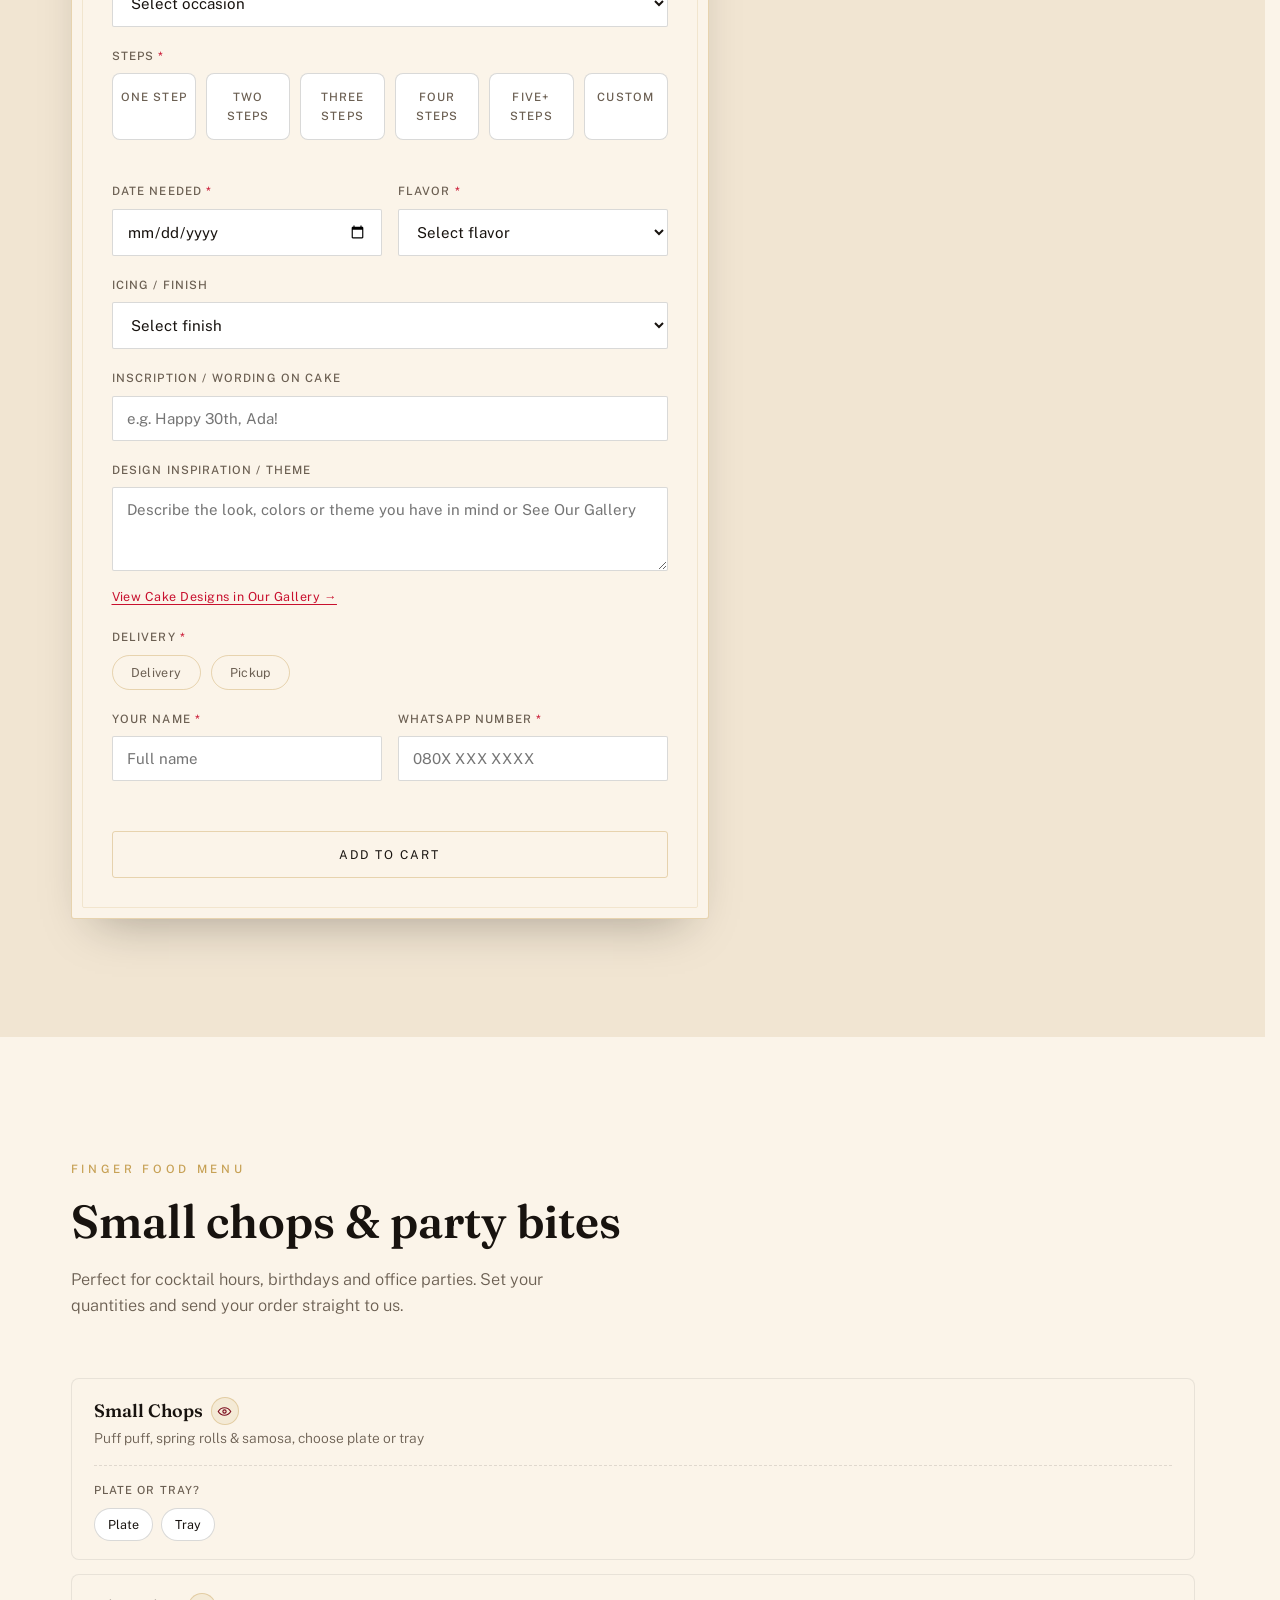
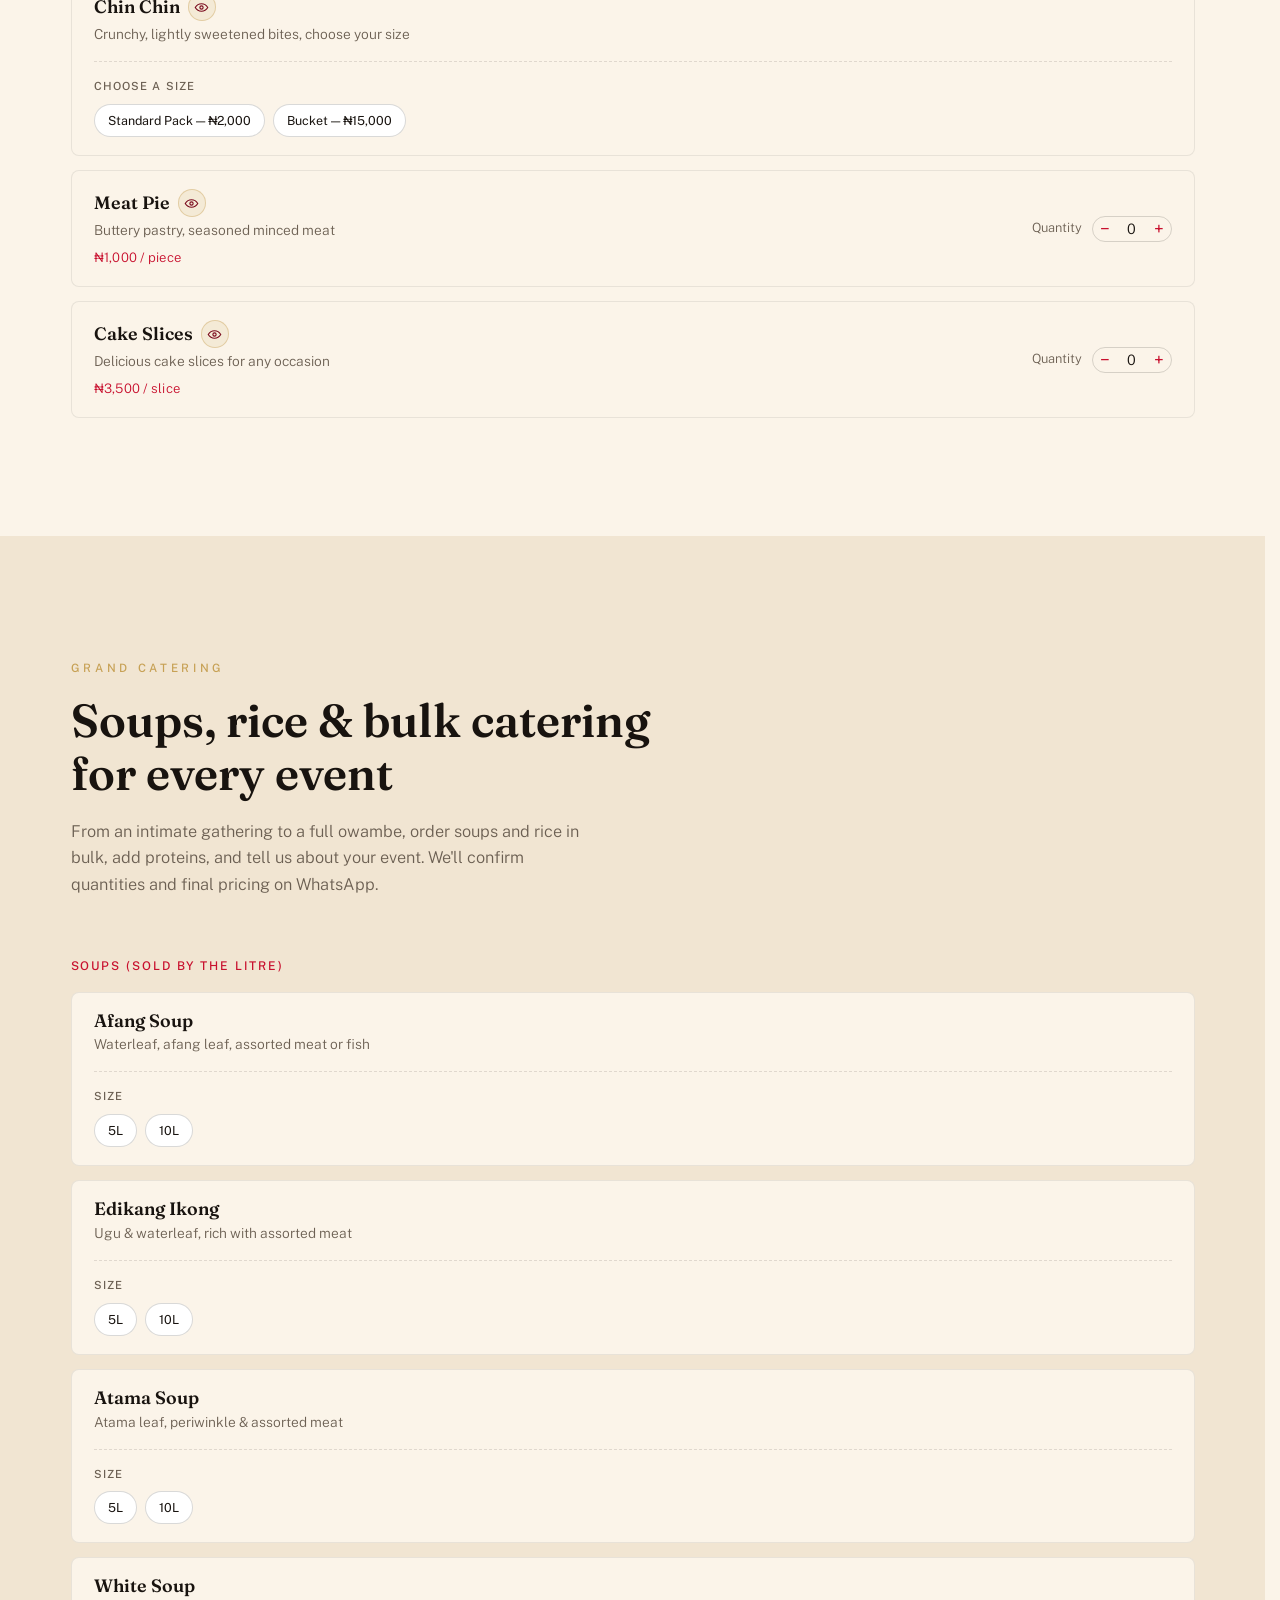
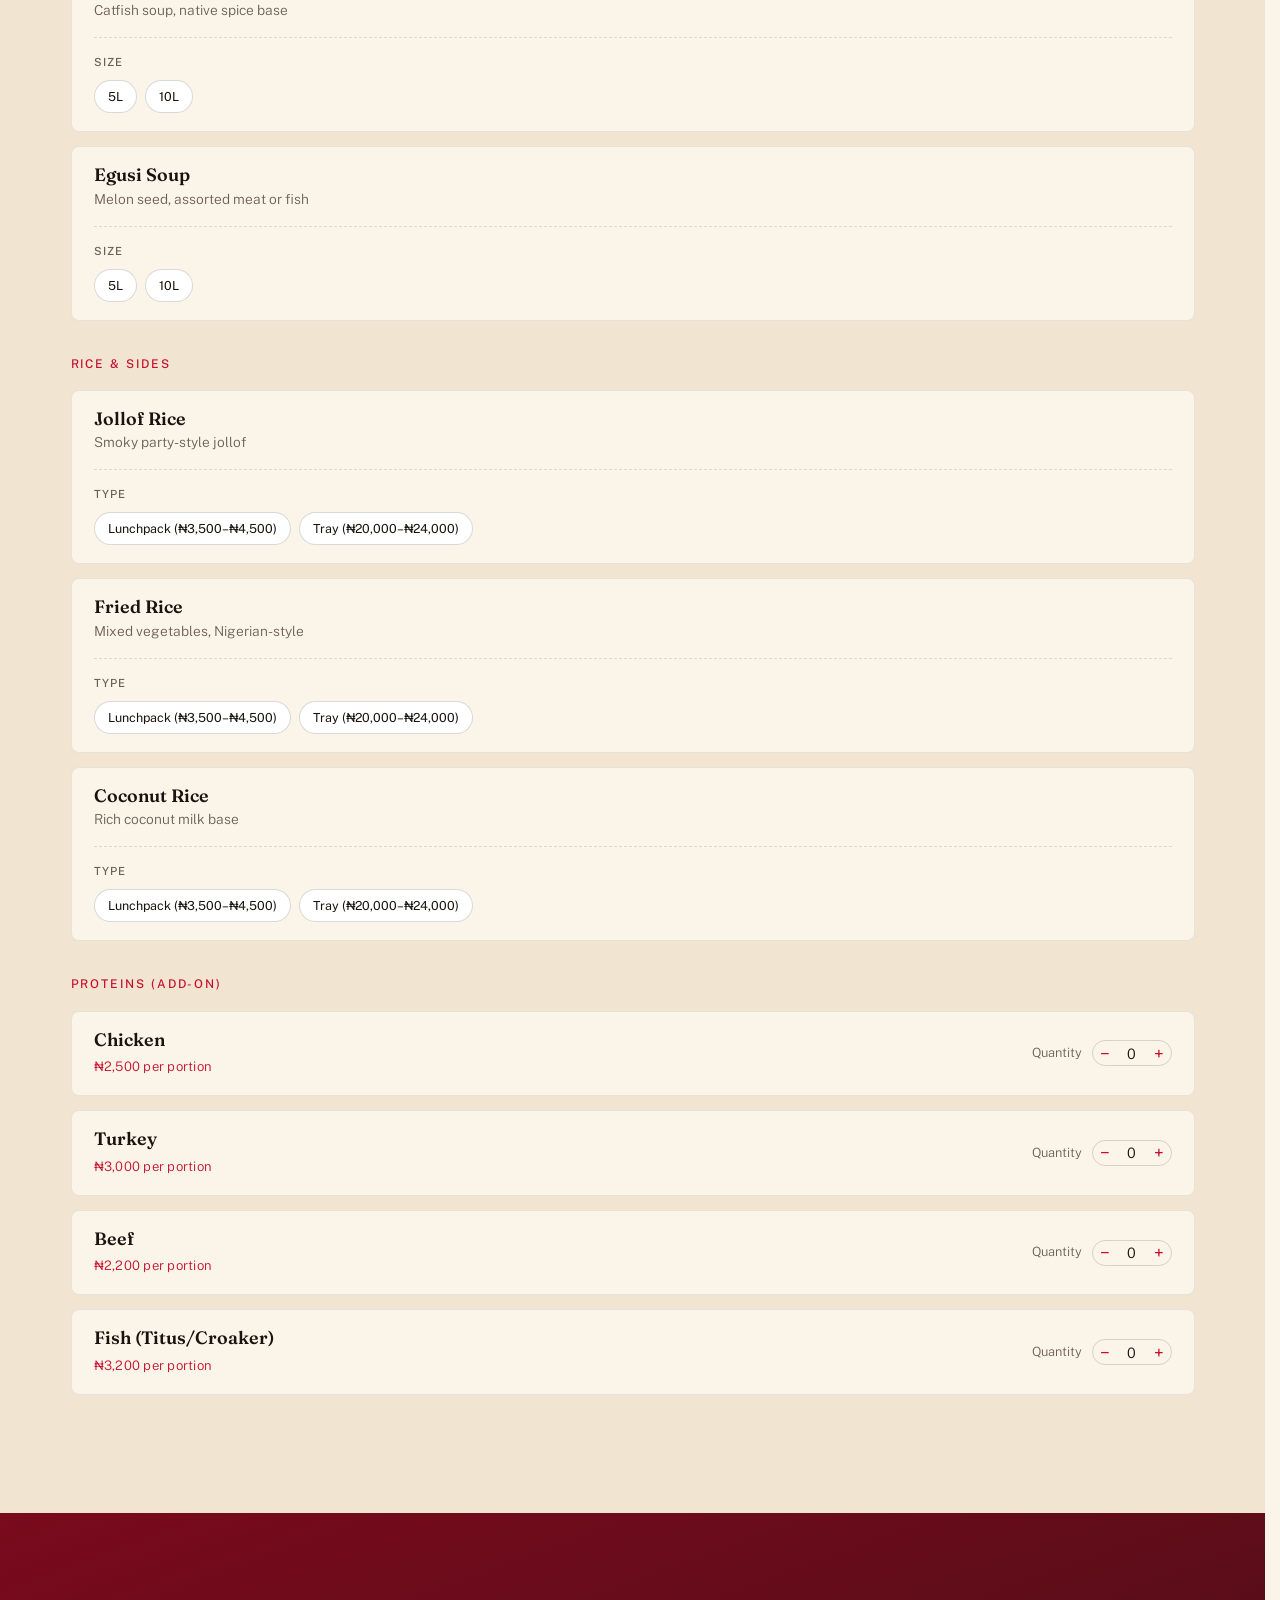
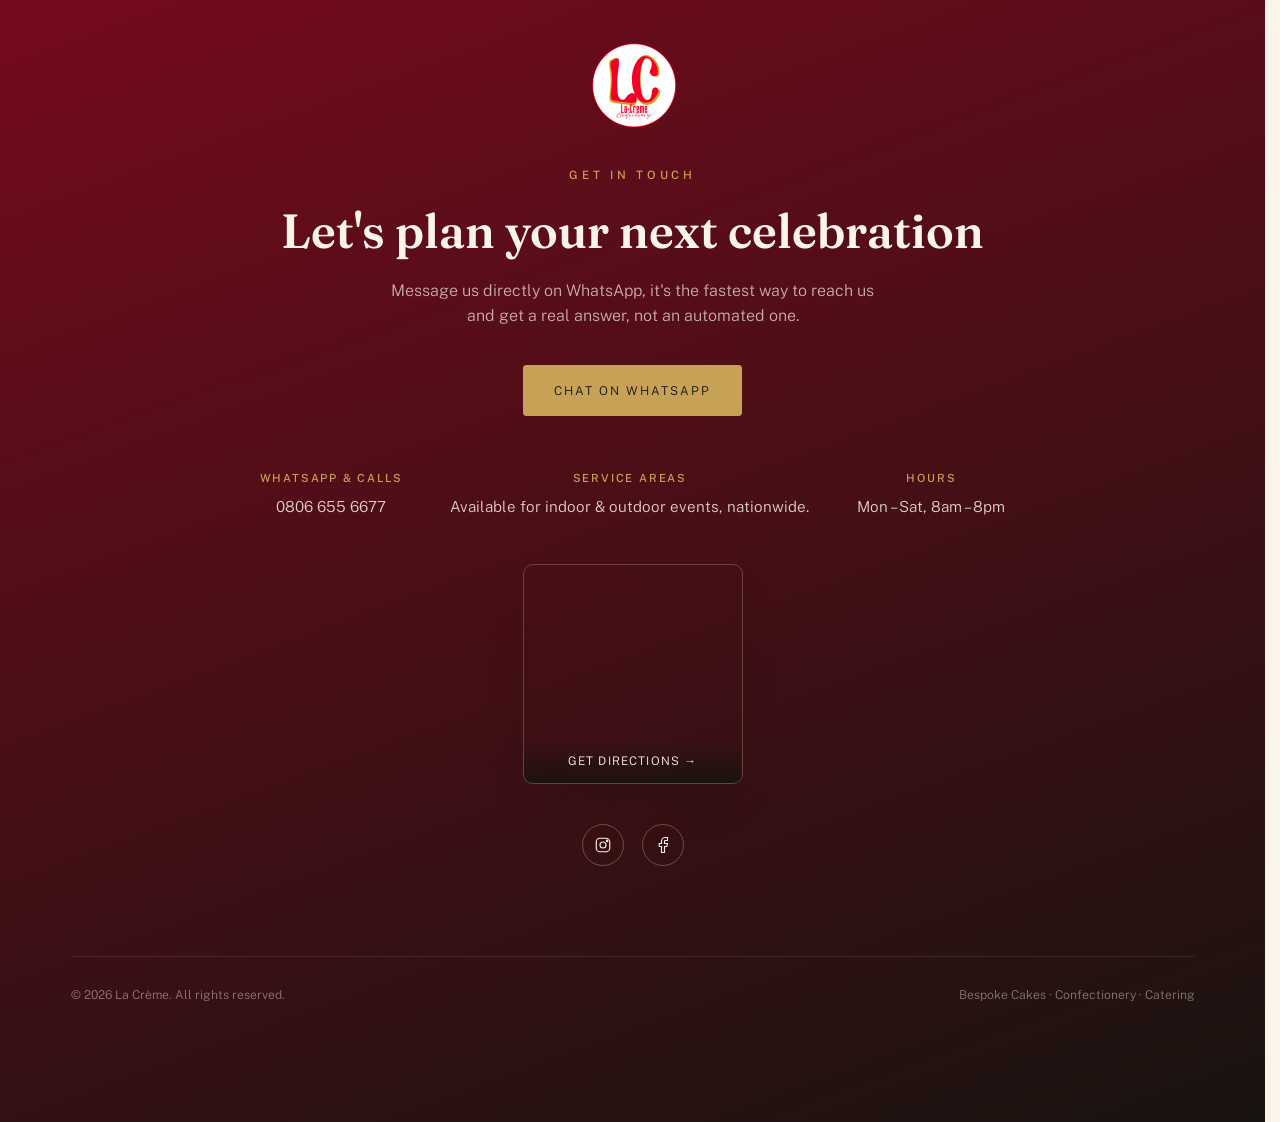
==== commit 2cdf261f: "Add soup cart entries, upload clear-selection, 15-minute admin session Phase 4: soups now commit to " ====
--- a/index.html
+++ b/index.html
@@ -152,6 +152,7 @@
         <a href="#cakes" class="btn btn-gold">Order a Cake</a>
         <a href="#finger-foods" class="btn btn-outline">Finger Foods</a>
         <a href="#catering" class="btn btn-outline">Soups</a>
+        <a href="gallery.html" class="btn btn-outline">Gallery</a>
       </div>
     </div>
   </div>
@@ -226,25 +227,25 @@
             <select id="cakeOccasion">
               <option value="">Select occasion</option>
               <option>Birthday</option><option>Wedding</option><option>Anniversary</option>
-              <option>Baby Shower / Naming</option><option>Graduation</option><option>Corporate / Brand Launch</option><option>Other</option>
+              <option>Baby Shower / Naming</option><option>Graduation</option><option>Bridal Shower</option><option>Other</option>
             </select>
           </div>
           <div class="field">
-            <label>Tiers/Steps <span class="req">*</span></label>
+            <label>Steps <span class="req">*</span></label>
             <div class="tier-select" id="tierSelect">
-              <label class="tier-option" id="tierOpt1"><input type="checkbox" name="tier" value="One Tier" data-count="1">One Tier</label>
-              <label class="tier-option" id="tierOpt2"><input type="checkbox" name="tier" value="Two Tiers" data-count="2">Two Tiers</label>
-              <label class="tier-option" id="tierOpt3"><input type="checkbox" name="tier" value="Three Tiers" data-count="3">Three Tiers</label>
-              <label class="tier-option" id="tierOpt4"><input type="checkbox" name="tier" value="Four Tiers" data-count="4">Four Tiers</label>
-              <label class="tier-option" id="tierOpt5plus"><input type="checkbox" name="tier" value="Five+ Tiers (Grand/Wedding)" data-count="5">Five+ Tiers</label>
+              <label class="tier-option" id="tierOpt1"><input type="checkbox" name="tier" value="One Step" data-count="1">One Step</label>
+              <label class="tier-option" id="tierOpt2"><input type="checkbox" name="tier" value="Two Steps" data-count="2">Two Steps</label>
+              <label class="tier-option" id="tierOpt3"><input type="checkbox" name="tier" value="Three Steps" data-count="3">Three Steps</label>
+              <label class="tier-option" id="tierOpt4"><input type="checkbox" name="tier" value="Four Steps" data-count="4">Four Steps</label>
+              <label class="tier-option" id="tierOpt5plus"><input type="checkbox" name="tier" value="Five+ Steps (Grand/Wedding)" data-count="5">Five+ Steps</label>
               <label class="tier-option" id="tierOptCustom"><input type="checkbox" id="tierCustomCheckbox" value="Custom">Custom</label>
             </div>
             <div class="field tier-custom-field" id="tierCustomField" style="display:none;">
-              <label for="tierCustomCount">How many tiers/steps?</label>
+              <label for="tierCustomCount">How many steps?</label>
               <input type="number" id="tierCustomCount" min="1" max="20" placeholder="e.g. 7">
-              <p class="form-note" style="text-align:left; margin-top:8px;">Custom orders don't need inches/layers picked here, we'll confirm the full spec with you directly on WhatsApp.</p>
-            </div>
-            <p class="form-note" id="birthdayTierNote" style="display:none; text-align:left; margin-top:10px;">Birthday cakes are available in 1–3 tiers/steps.</p>
+              <p class="form-note" style="text-align:left; margin-top:8px;">Custom orders don't need inches picked here, we'll confirm the full spec with you directly on WhatsApp.</p>
+            </div>
+            <p class="form-note" id="birthdayTierNote" style="display:none; text-align:left; margin-top:10px;">Birthday cakes are available in 1–3 steps.</p>
             <div class="tier-config" id="tierConfig"></div>
           </div>
           <div class="field-row">
@@ -474,9 +475,34 @@
       <h3>Cake Designs</h3>
       <button type="button" class="checkout-close" id="cakeGalleryClose" aria-label="Close">&times;</button>
     </div>
-    <div class="gal-filters cgm-filters" id="cgmFilters"></div>
+    <div class="filter-bar">
+      <div class="gal-filters cgm-filters" id="cgmFilters"></div>
+      <span class="filter-more" aria-hidden="true">Swipe &#8594;</span>
+    </div>
     <div class="cgm-grid" id="cgmGrid"></div>
     <div id="cgmSentinel"></div>
+    <div class="modal-close-bar">
+      <button type="button" class="btn btn-wine" data-modal-close>Close Gallery</button>
+    </div>
+  </div>
+</div>
+
+<!-- Finger food preview — one shared photo viewer for every dish on the
+     Finger Food menu, opened by the round button beside each item name.
+     Photos come from gallery-data.js (Small Chops) and NEWS_ITEMS (Cake
+     Slices); dishes with no photo yet get the WhatsApp fallback below. -->
+<div class="ff-preview-modal" id="ffPreviewModal" role="dialog" aria-modal="true" aria-labelledby="ffPreviewTitle">
+  <div class="ff-preview-backdrop" id="ffPreviewBackdrop"></div>
+  <div class="ff-preview-panel">
+    <div class="checkout-head">
+      <h3 id="ffPreviewTitle">Preview</h3>
+      <button type="button" class="checkout-close" id="ffPreviewClose" aria-label="Close">&times;</button>
+    </div>
+    <div class="ff-preview-grid" id="ffPreviewGrid"></div>
+    <div class="ff-preview-empty" id="ffPreviewEmpty" hidden>
+      <p>We haven't photographed this one yet, but it's made fresh to order. Ask us on WhatsApp and we'll send photos before you decide.</p>
+      <a class="btn btn-gold" id="ffPreviewWa" href="#" target="_blank" rel="noopener">Ask on WhatsApp</a>
+    </div>
   </div>
 </div>
 
--- a/index.css
+++ b/index.css
@@ -46,7 +46,11 @@
   line-height: 1.6;
   font-weight: 300;
   -webkit-font-smoothing: antialiased;
-  overflow-x: hidden;
+  /* clip, not hidden: hidden makes <body> a scroll container, which
+     silently stops position:sticky working for anything inside it
+     (the gallery filter bar) — clip contains overflow the same way
+     without taking scrolling away from the viewport. */
+  overflow-x: clip;
   width: 100%;
   max-width: 100vw; /* FIX: hard safety cap so no descendant, fixed or
                         otherwise, can push the page wider than the
@@ -528,13 +532,13 @@
   display:block; font-size: 0.7rem; text-transform: uppercase; letter-spacing: 0.1em;
   color: var(--text-muted); margin-bottom: 8px; font-weight: 500;
 }
-.rice-add-btn{
+.cart-add-btn{
   display:flex; align-items:center; justify-content:center; width:100%;
   margin-top: 14px; padding: 10px 16px; border-radius: 30px;
   background: var(--wine); color: #fff; font-size: 0.78rem; letter-spacing: 0.04em;
   transition: background .2s ease;
 }
-.rice-add-btn:hover{ background: var(--wine-bright); }
+.cart-add-btn:hover{ background: var(--wine-bright); }
 .menu-item .m-extra .field{ margin-bottom: 0; }
 .menu-item .m-qty-row{ display:flex; flex-wrap: wrap; align-items:center; justify-content:space-between; gap: 16px; }
 .menu-item .m-qty-row .m-price{ margin-top: 0; }
@@ -565,6 +569,79 @@
 }
 .liter-chip:hover{ border-color: var(--wine); }
 .liter-chip.selected{ background: var(--wine); border-color: var(--wine); color: var(--ivory); }
+
+/* ============================================================
+   FINGER FOOD PREVIEW — round "see it" button beside each dish
+   name, and the one shared photo viewer it opens (openFfPreview()
+   in index.js). The button stays 28px so it reads as tappable on
+   a phone without crowding the dish name.
+============================================================ */
+.m-head{ display:flex; align-items:center; gap: 8px; }
+.ff-peek{
+  width: 28px; height: 28px; flex-shrink:0; border-radius: 50%;
+  border: 1px solid var(--gold-line); background: rgba(199,161,85,0.12);
+  color: var(--wine-deep); display:inline-flex; align-items:center; justify-content:center;
+  transition: background .2s ease, color .2s ease, border-color .2s ease, transform .2s ease;
+}
+.ff-peek svg{ width: 15px; height: 15px; }
+.ff-peek:hover, .ff-peek:focus-visible{ background: var(--wine); border-color: var(--wine); color: var(--ivory); }
+.ff-peek:active{ transform: scale(0.92); }
+
+.ff-peek-wrap{ position: relative; display: inline-flex; }
+
+/* First time a dish is chosen it lights up like the cart icon does,
+   with a toast pointing at it — see maybeShowFfPeekCallout(). */
+.ff-peek.is-highlighted{
+  background: var(--wine); border-color: var(--wine); color: var(--ivory);
+  animation: ffPeekRing 1.6s ease-out infinite;
+}
+@keyframes ffPeekRing{
+  0%{ box-shadow: 0 0 0 0 rgba(200,16,46,0.45); }
+  70%{ box-shadow: 0 0 0 10px rgba(200,16,46,0); }
+  100%{ box-shadow: 0 0 0 0 rgba(200,16,46,0); }
+}
+.ff-peek-toast{
+  position:absolute; left: calc(100% + 8px); top: 50%; transform: translateY(-50%);
+  z-index: 3; width: max-content; max-width: 132px; padding: 6px 11px; border-radius: 20px;
+  background: var(--ink); color: var(--ivory); font-size: 0.72rem; line-height: 1.3;
+  letter-spacing: 0.02em; cursor: pointer; text-align: left;
+  box-shadow: 0 8px 18px -8px rgba(24,19,15,0.5);
+  animation: ffToastIn .3s cubic-bezier(0.16, 1, 0.3, 1);
+}
+.ff-peek-toast::before{
+  content:''; position:absolute; right: 100%; top: 50%; transform: translateY(-50%);
+  border: 5px solid transparent; border-right-color: var(--ink);
+}
+@keyframes ffToastIn{ from{ opacity:0; transform: translateY(-50%) translateX(-4px); } to{ opacity:1; transform: translateY(-50%); } }
+
+.ff-preview-modal{
+  position: fixed; inset:0; z-index: 650;
+  display:flex; align-items:center; justify-content:center; padding: 24px;
+  opacity:0; pointer-events:none; transition: opacity .3s ease;
+}
+.ff-preview-modal.open{ opacity:1; pointer-events:auto; }
+.ff-preview-backdrop{ position:absolute; inset:0; background: rgba(24,19,15,0.82); }
+.ff-preview-panel{
+  position: relative; width: 100%; max-width: 680px; max-height: 86vh; overflow-y: auto;
+  background: var(--ivory); border-radius: 4px; padding: 0 28px 28px; box-shadow: var(--shadow-card);
+  transform: translateY(12px); transition: transform .3s ease;
+}
+.ff-preview-modal.open .ff-preview-panel{ transform: none; }
+.ff-preview-panel > .checkout-head{
+  position: sticky; top: 0; z-index: 2;
+  background: var(--ivory); padding: 22px 0 14px; border-bottom: 1px solid var(--gold-line);
+}
+.ff-preview-grid{ display:grid; grid-template-columns: repeat(3, 1fr); gap: 8px; margin-top: 18px; }
+.ff-preview-grid[hidden]{ display:none; }
+.ff-preview-grid .media-frame{ aspect-ratio: 4 / 3; border-radius: 3px; }
+.ff-preview-empty{ margin-top: 20px; text-align:center; }
+.ff-preview-empty p{ color: var(--text-muted); font-size: 0.9rem; max-width: 40ch; margin: 0 auto 20px; }
+@media (max-width: 640px){
+  .ff-preview-modal{ padding: 0; align-items:flex-end; }
+  .ff-preview-panel{ max-width: none; max-height: 88vh; border-radius: 10px 10px 0 0; padding: 0 20px 24px; }
+  .ff-preview-panel > .checkout-head{ padding: 18px 0 12px; }
+  .ff-preview-grid{ grid-template-columns: repeat(2, 1fr); }
+}
 
 .menu-group-title{
   font-size: 0.75rem; text-transform: uppercase; letter-spacing: 0.16em; color: var(--wine);
@@ -687,9 +764,20 @@
 .checkout-panel{
   position: relative; background: var(--ivory); border-radius: 4px;
   max-width: 560px; width:100%; max-height: 88vh; overflow-y:auto;
-  padding: 36px; box-shadow: var(--shadow-card);
+  padding: 0 36px 36px; box-shadow: var(--shadow-card);
 }
 .checkout-head{ display:flex; align-items:flex-start; justify-content:space-between; gap: 16px; margin-bottom: 20px; }
+/* The close × lives in the head, and the panel is the thing that
+   scrolls — without this it scrolls away on a phone and there is no
+   way out until the user scrolls back to the top. Sticking the head
+   keeps one close control in reach at every scroll position. */
+.checkout-panel > .checkout-head,
+.cake-gallery-panel > .checkout-head{
+  position: sticky; top: 0; z-index: 6;
+  background: var(--ivory);
+  padding: 28px 0 16px;
+  border-bottom: 1px solid var(--gold-line);
+}
 .checkout-head h3{ font-size: 1.5rem; }
 .checkout-close{
   font-size: 1.6rem; color: var(--text-muted); width: 36px; height:36px; flex-shrink:0;
@@ -706,7 +794,10 @@
   font-size: 0.92rem; margin-bottom: 26px;
 }
 .checkout-total strong{ font-family: var(--font-display); font-size: 1.3rem; color: var(--ink); }
-@media (max-width: 640px){ .checkout-panel{ padding: 26px; } }
+@media (max-width: 640px){
+  .checkout-panel{ padding: 0 26px 26px; }
+  .checkout-panel > .checkout-head{ padding: 20px 0 14px; }
+}
 
 /* ============================================================
    CAKE DESIGN GALLERY — grid of "Cakes"-category photos pulled
@@ -723,7 +814,7 @@
 .cake-gallery-panel{
   position: relative; background: var(--ivory); border-radius: 4px;
   max-width: 780px; width:100%; max-height: 88vh; overflow-y:auto;
-  padding: 36px; box-shadow: var(--shadow-card);
+  padding: 0 36px 36px; box-shadow: var(--shadow-card);
 }
 .cgm-filters{
   position: static; background: none; backdrop-filter: none; border-bottom: none;
@@ -736,8 +827,26 @@
 .cgm-tile .media-frame{ position:absolute; inset:0; border-radius: 3px; }
 #cgmSentinel{ height: 1px; }
 @media (max-width: 640px){
-  .cake-gallery-panel{ padding: 22px; }
+  .cake-gallery-panel{ padding: 0 22px 0; }
+  .cake-gallery-panel > .checkout-head{ padding: 18px 0 12px; }
   .cgm-grid{ grid-template-columns: repeat(2, 1fr); gap: 8px; }
+}
+
+/* Thumb-reach close for the tall gallery panel on phones: the head's ×
+   is always on screen now, but at arm's length the bottom of the screen
+   is what a thumb actually reaches. Hidden on desktop, where the panel
+   is short enough that the head is never far away. */
+.modal-close-bar{ display:none; }
+@media (max-width: 640px){
+  .modal-close-bar{
+    display:block; position: sticky; bottom: 0; z-index: 6;
+    margin: 14px -22px 0; padding: 12px 22px 22px;
+    background: linear-gradient(to top, var(--ivory) 68%, rgba(251,244,233,0));
+    /* Only the button itself should catch taps — the bar's faded top
+       edge sits over the last row of tiles while scrolling. */
+    pointer-events: none;
+  }
+  .modal-close-bar .btn{ width: 100%; justify-content: center; pointer-events: auto; }
 }
 
 /* ============================================================
@@ -841,14 +950,36 @@
 .gallery-hero h1{ color: var(--ivory); font-size: clamp(2.3rem, 5vw, 3.4rem); margin-top: 16px; }
 .gallery-hero p{ color: rgba(251,244,233,0.75); max-width: 52ch; margin: 18px auto 0; }
 
-.gal-filters{
+/* The bar's wrapper, not the bar itself, is the sticky element: a
+   sticky child only travels inside its own parent's box, so wrapping
+   it would otherwise pin it to the wrapper's height and stop it
+   sticking at all. The wrapper is also what the "Swipe →" hint is
+   positioned against, so it doesn't scroll away with the tabs. */
+.filter-bar{ position: relative; }
+.filter-sticky{
+  position: sticky; top: var(--ticker-h); z-index: 150;
   background: rgba(251,244,233,0.94);
   backdrop-filter: blur(10px);
   border-bottom: 1px solid rgba(24,19,15,0.08);
+}
+.gal-filters{
   display:flex; gap: 10px; flex-wrap: wrap; justify-content:center;
   padding: 18px 28px;
-  position: sticky; top: var(--ticker-h); z-index: 150;
-}
+}
+/* Shown only while the bar can actually scroll (initScrollableFilters
+   in config.js sets .is-scrollable) and until the user has swiped it
+   once (.filters-scrolled). pointer-events:none so it never swallows a
+   tap meant for the tab underneath. */
+.filter-more{
+  display:none; align-items:center; justify-content:center;
+  position:absolute; top:50%; right:6px; transform: translateY(-50%);
+  padding: 6px 12px 6px 22px;
+  font-size: 0.64rem; letter-spacing: 0.14em; text-transform: uppercase; font-weight: 600;
+  color: var(--wine); white-space: nowrap;
+  background: linear-gradient(90deg, rgba(251,244,233,0), rgba(251,244,233,0.97) 38%);
+  border-radius: 999px; pointer-events:none; z-index: 2;
+}
+.filter-bar.is-scrollable:not(.filters-scrolled) .filter-more{ display:flex; }
 .gal-filter{
   padding: 9px 18px; border: 1px solid var(--gold-line); border-radius: 30px;
   font-size: 0.78rem; letter-spacing: 0.03em; color: var(--text-muted); background: transparent;
@@ -953,7 +1084,26 @@
 .gal-end-ctas{ display:flex; gap: 14px; justify-content:center; flex-wrap:wrap; margin-top: 30px; }
 
 @media (max-width: 560px){
-  .gal-filters{ padding: 14px 16px; justify-content:flex-start; overflow-x:auto; flex-wrap:nowrap; top: var(--ticker-h); }
+  .gal-filters{
+    padding: 14px 16px; justify-content:flex-start; flex-wrap:nowrap;
+    overflow-x:auto; scroll-snap-type: x proximity; scroll-padding-inline: 16px;
+    -webkit-overflow-scrolling: touch;
+  }
+  .gal-filter{ scroll-snap-align: center; }
+  /* Edge fades so it's visible that the tab strip continues past the
+     screen — the classes ride along with the real scroll position. */
+  .gal-filters.can-scroll-right{
+    -webkit-mask-image: linear-gradient(to right, #000 calc(100% - 46px), transparent);
+    mask-image: linear-gradient(to right, #000 calc(100% - 46px), transparent);
+  }
+  .gal-filters.can-scroll-left{
+    -webkit-mask-image: linear-gradient(to right, transparent 0, #000 24px);
+    mask-image: linear-gradient(to right, transparent 0, #000 24px);
+  }
+  .gal-filters.can-scroll-left.can-scroll-right{
+    -webkit-mask-image: linear-gradient(to right, transparent 0, #000 24px, #000 calc(100% - 46px), transparent);
+    mask-image: linear-gradient(to right, transparent 0, #000 24px, #000 calc(100% - 46px), transparent);
+  }
   .gal-grid{ padding: 40px 16px 0; }
   .gal-break{ padding: 44px 4px 26px; gap:16px; }
   .gb-text{ white-space:normal; }
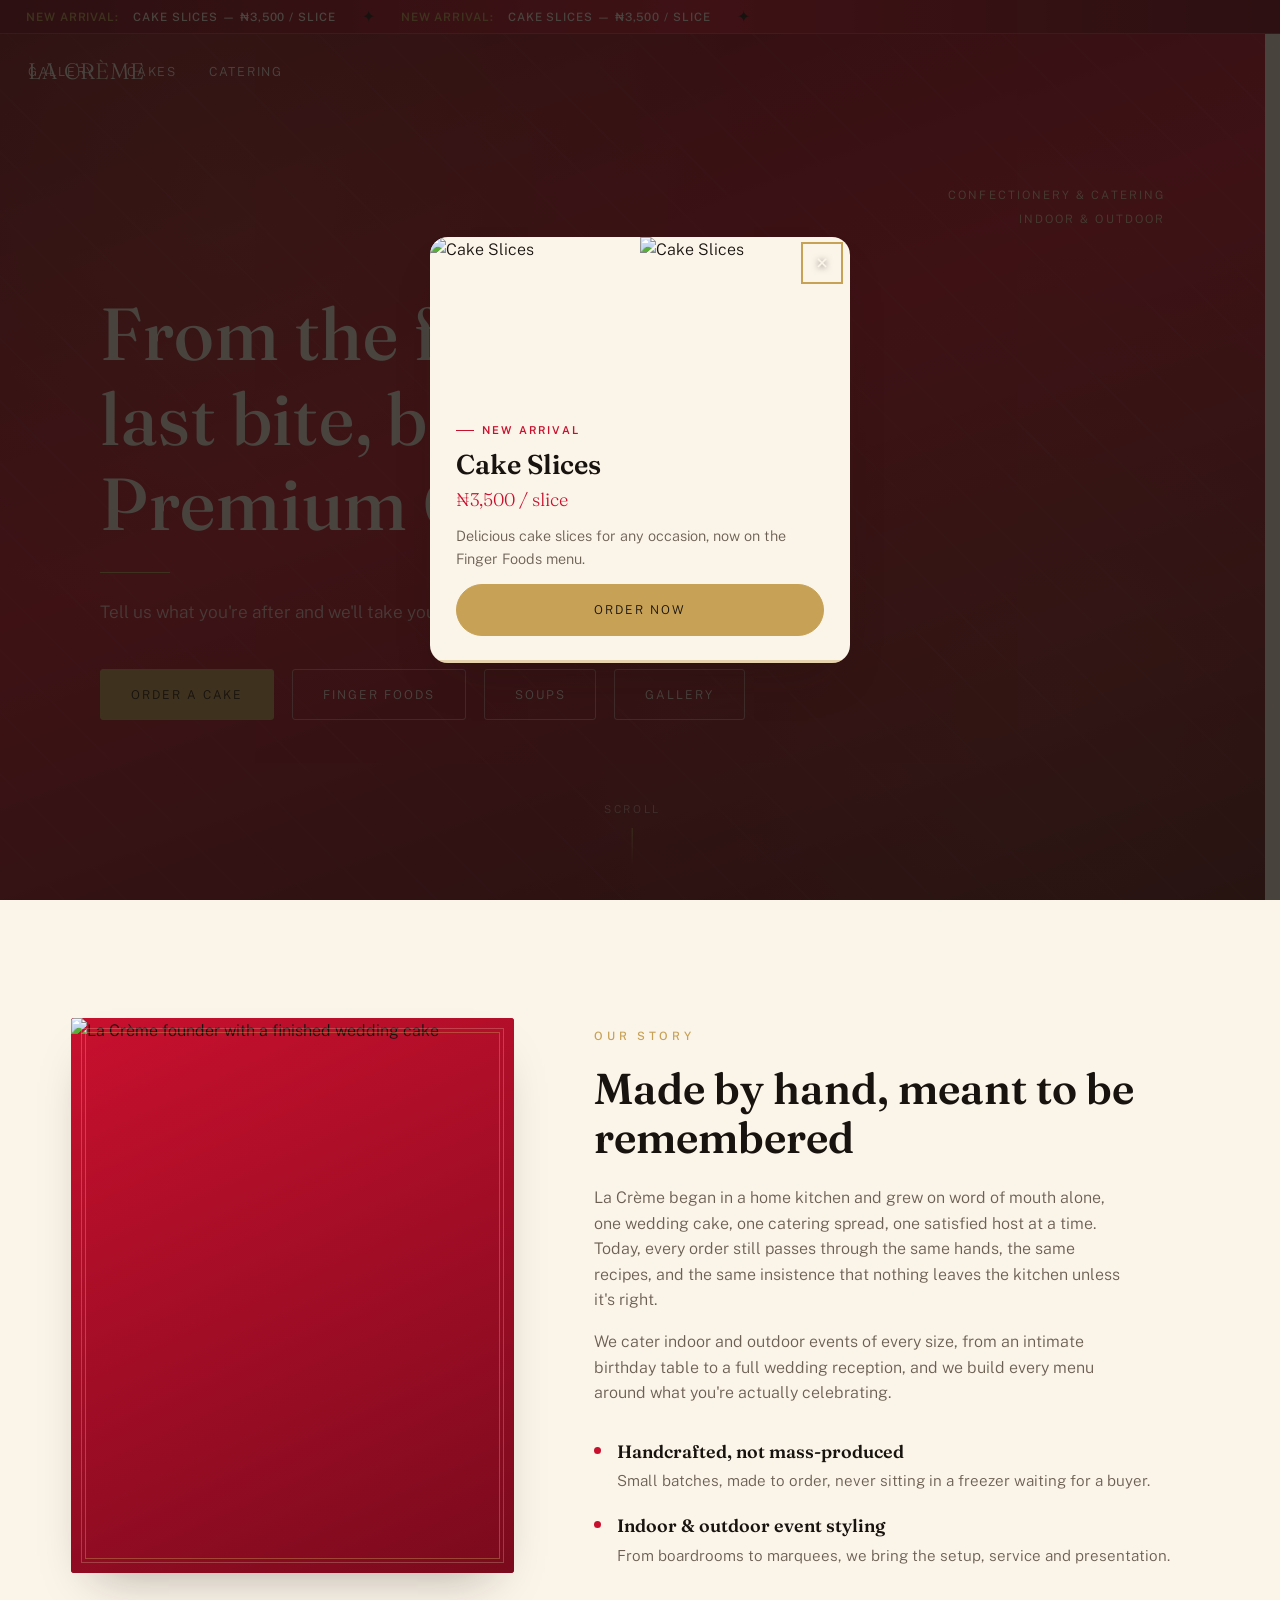
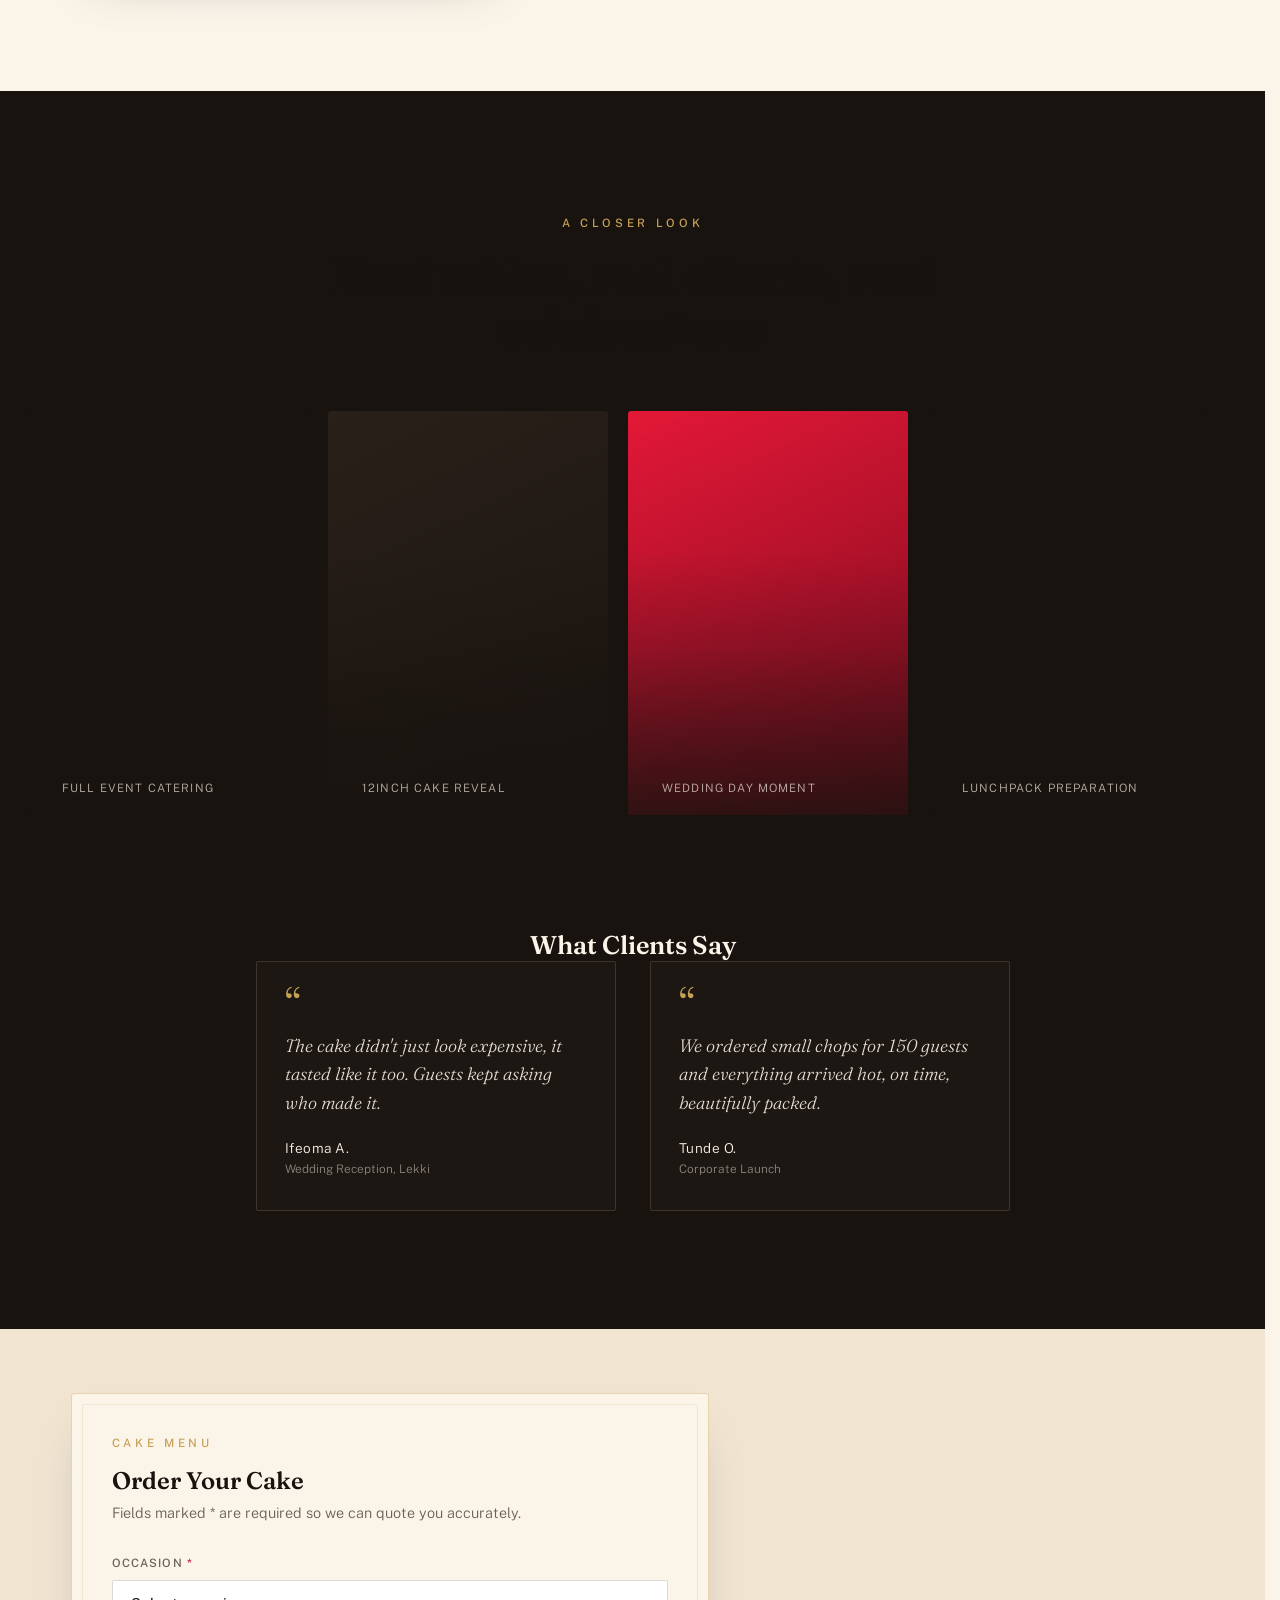
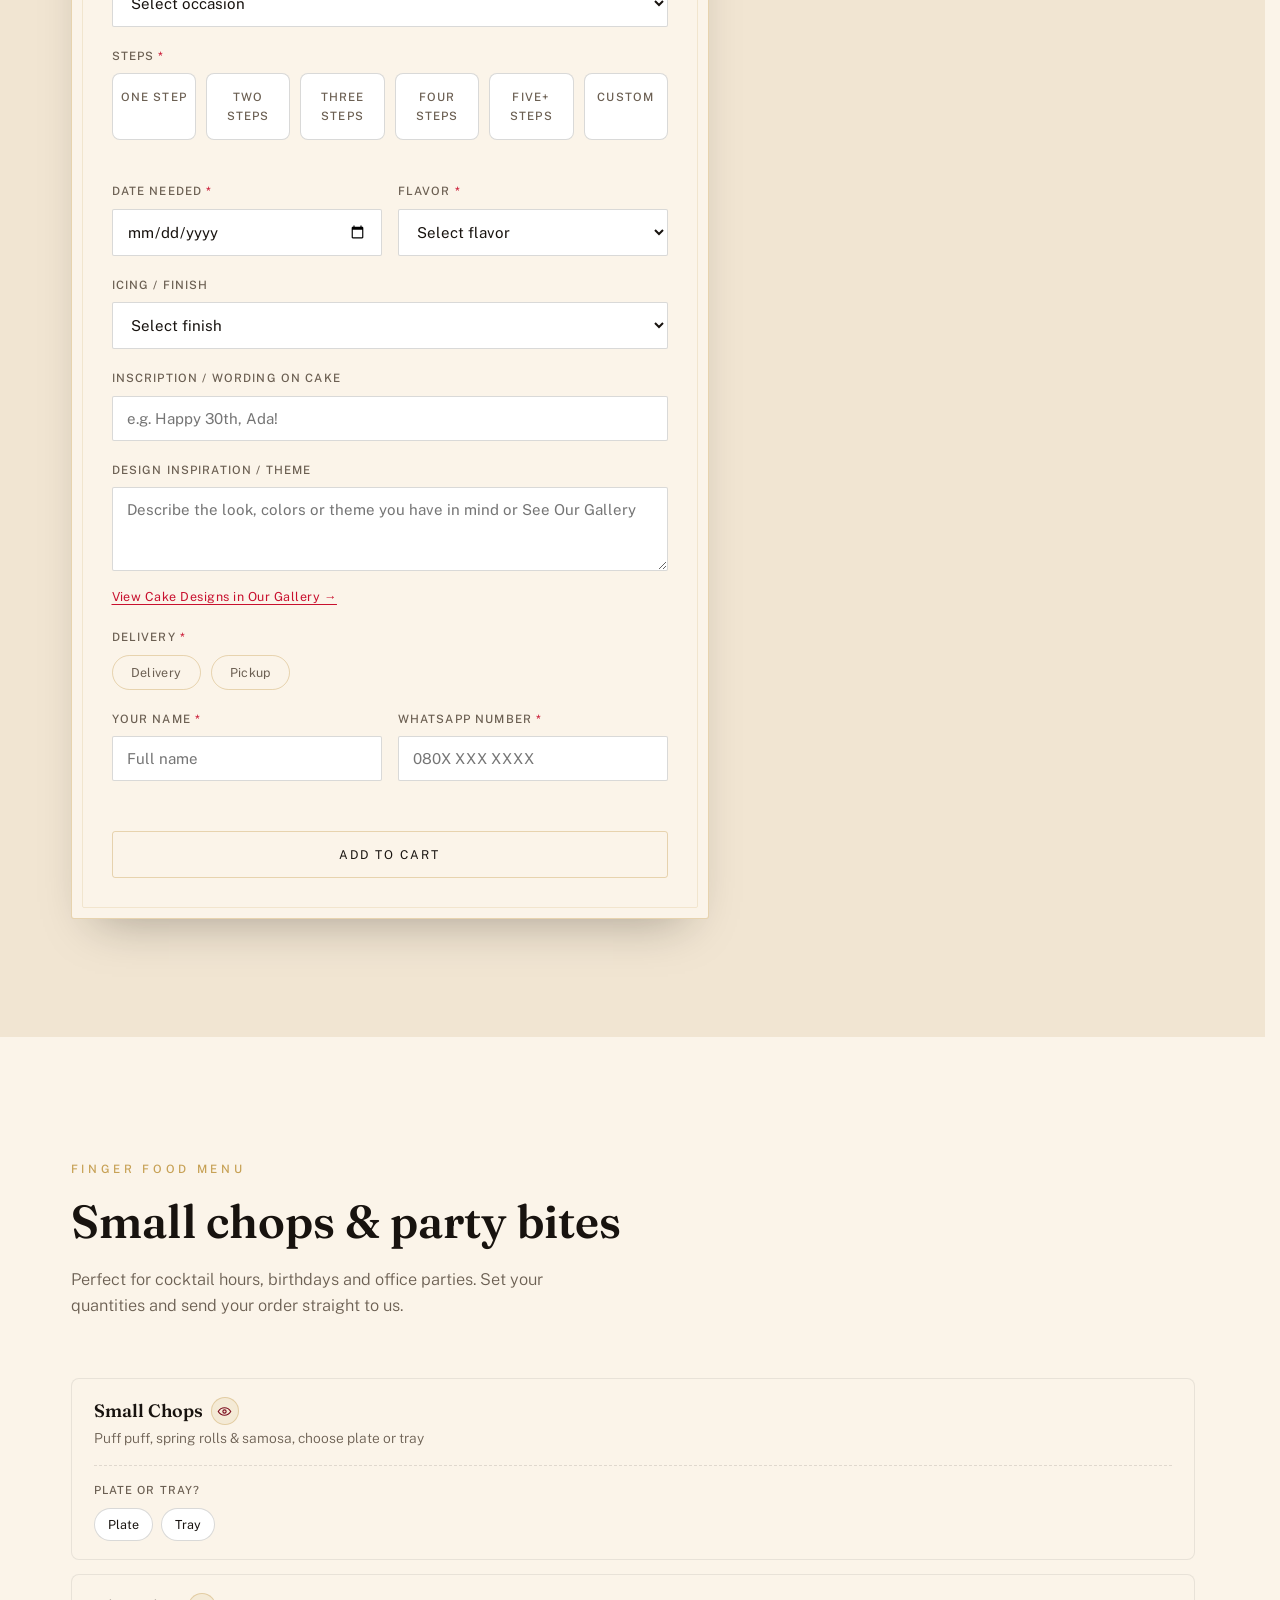
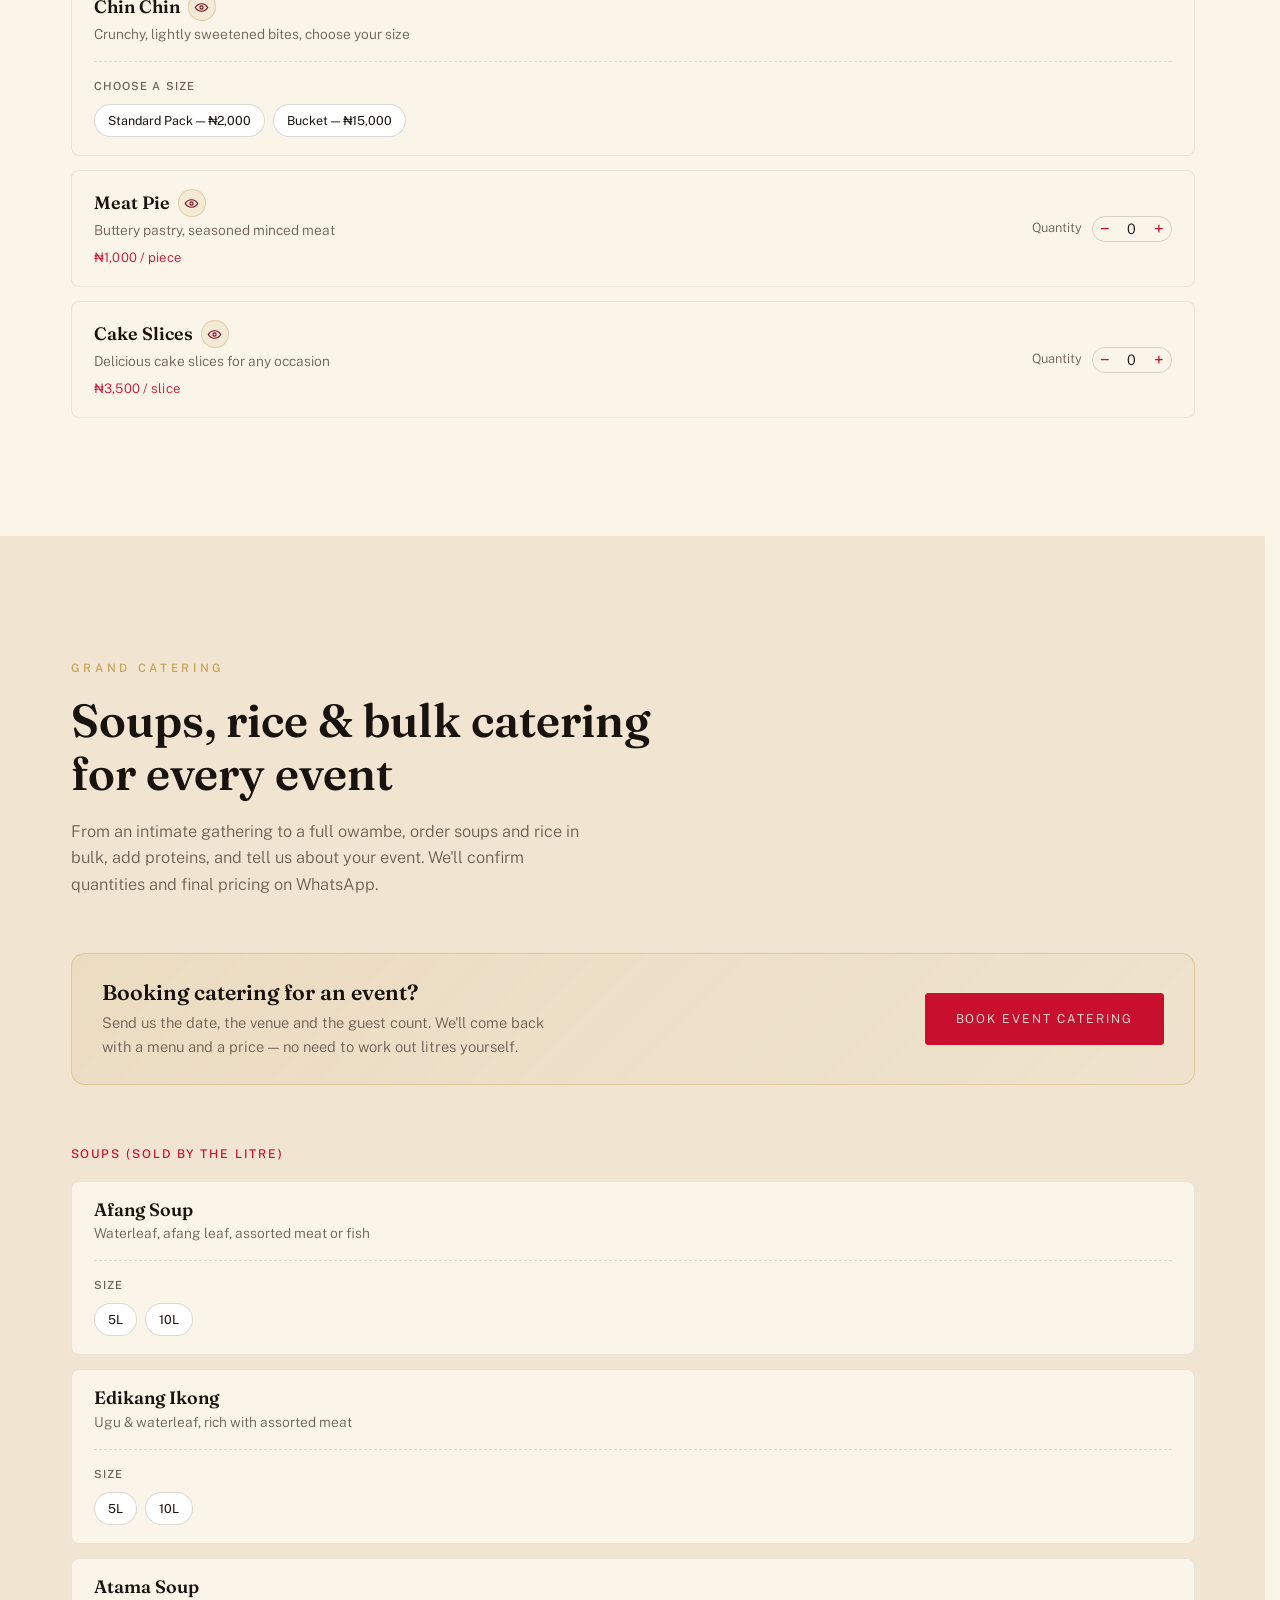
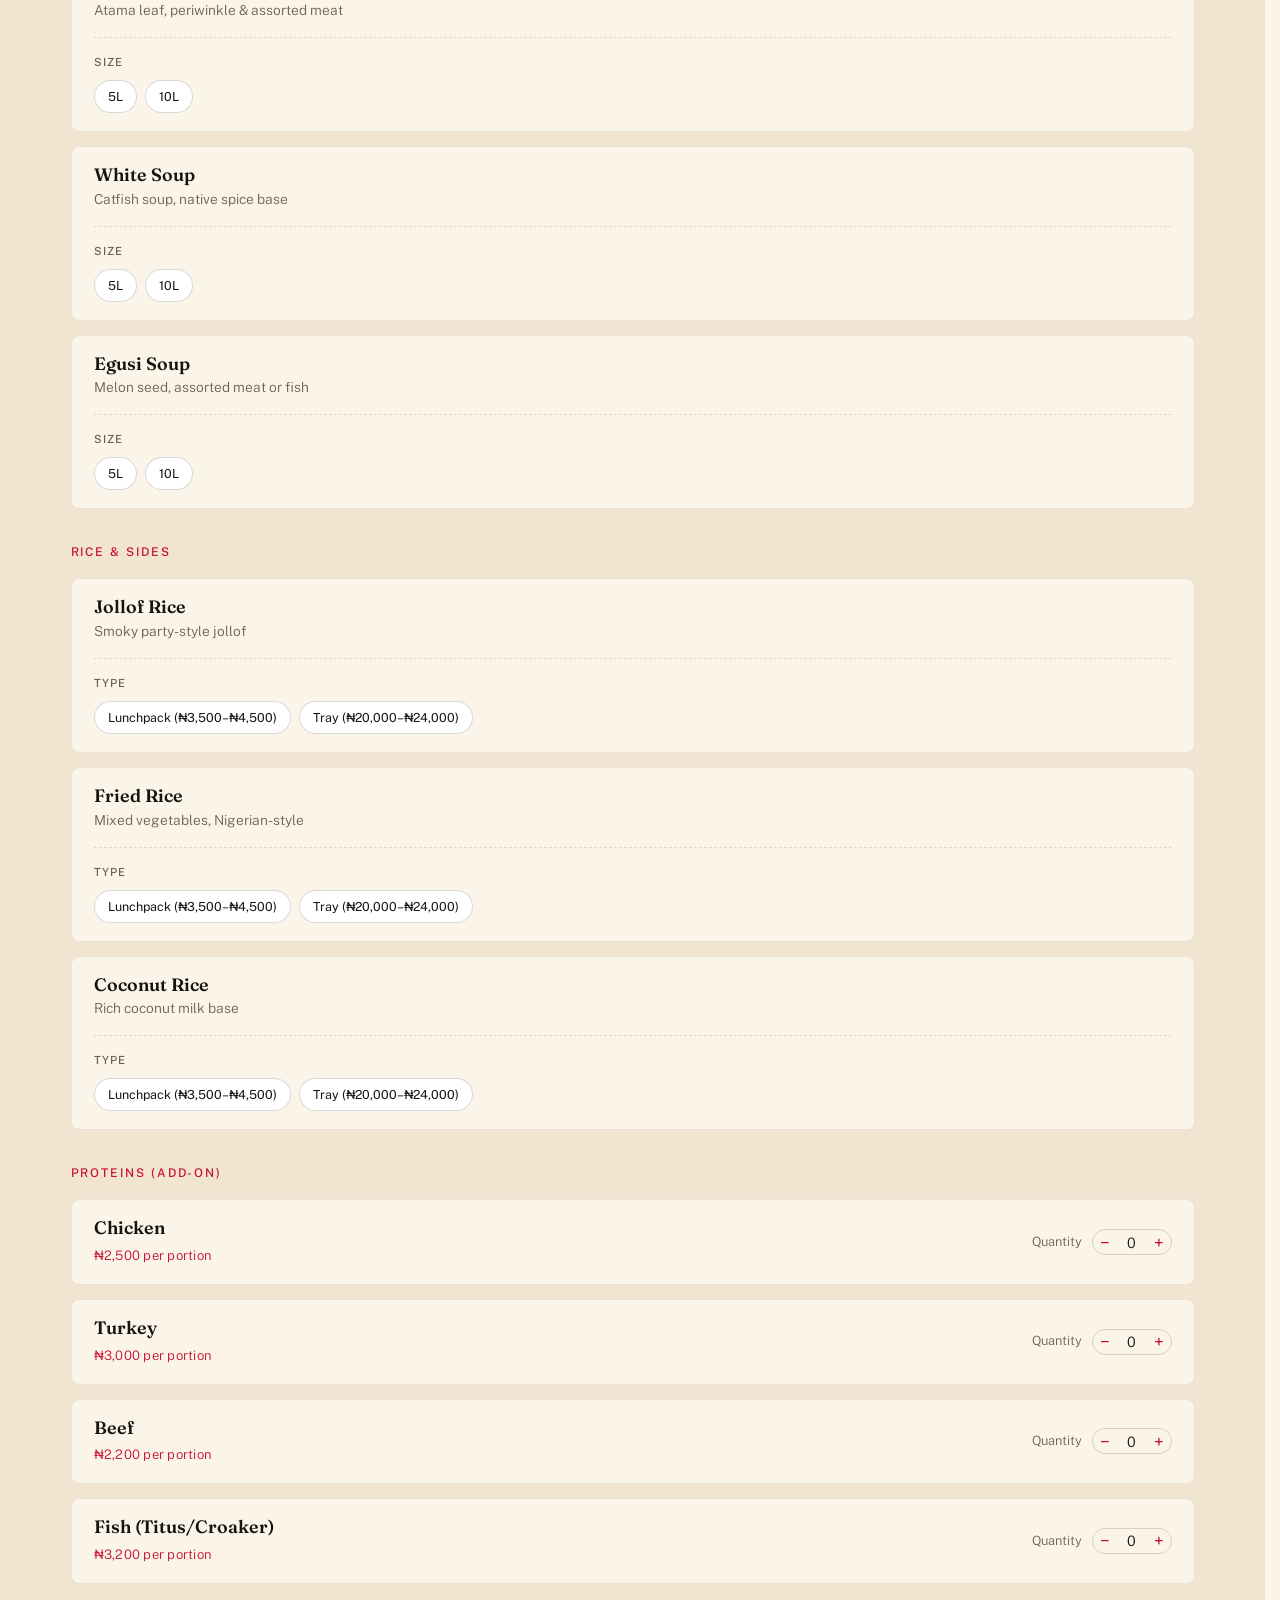
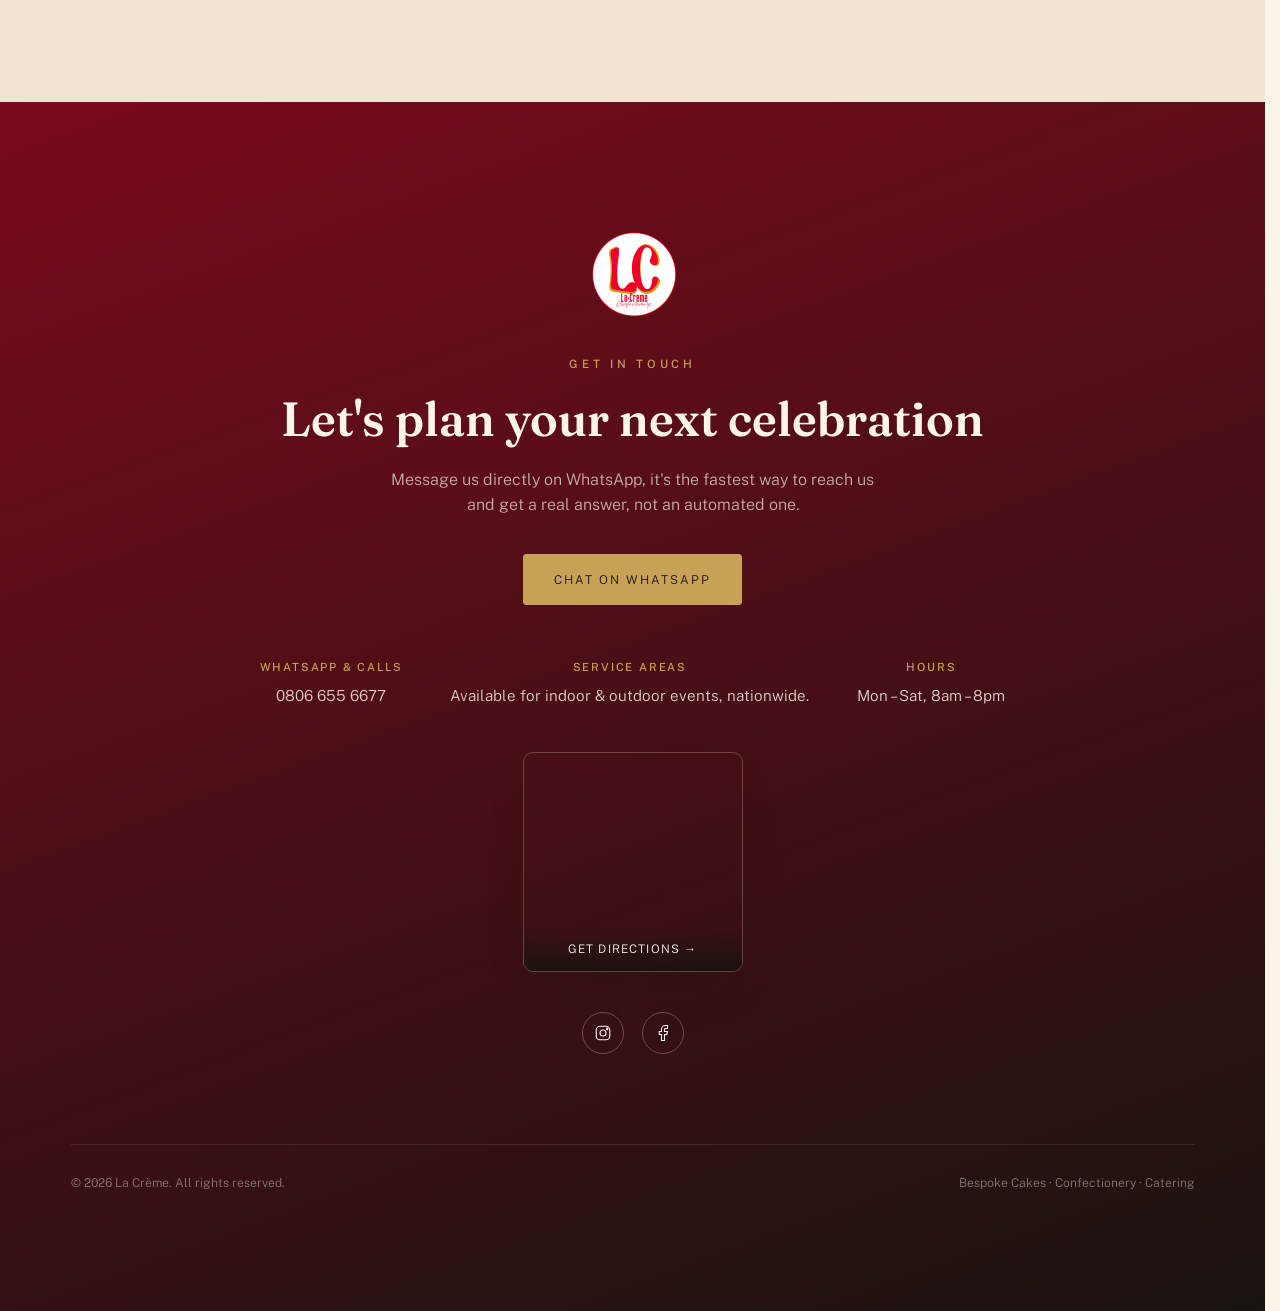
==== commit 8cc0704b: "Phase 6: order from gallery, event-catering booking, checkout delivery carry-over - Lightbox Order b" ====
--- a/index.html
+++ b/index.html
@@ -339,6 +339,13 @@
       <h2>Soups, rice &amp; bulk catering for every event</h2>
       <p>From an intimate gathering to a full owambe, order soups and rice in bulk, add proteins, and tell us about your event. We'll confirm quantities and final pricing on WhatsApp.</p>
     </div>
+    <div class="catering-book reveal" id="cateringBook">
+      <div class="catering-book-text">
+        <h3>Booking catering for an event?</h3>
+        <p>Send us the date, the venue and the guest count. We'll come back with a menu and a price — no need to work out litres yourself.</p>
+      </div>
+      <a class="btn btn-wine" id="cateringBookBtn" href="#">Book Event Catering</a>
+    </div>
     <div class="reveal mt-lg">
       <div class="menu-group-title">Soups (sold by the litre)</div>
       <div class="menu-list" id="soupList"></div>
@@ -453,6 +460,7 @@
           <button type="button" class="chip" data-value="Delivery">Delivery</button>
           <button type="button" class="chip" data-value="Pickup">Pickup</button>
         </div>
+        <p class="checkout-carry-note" id="checkoutDeliveryNote" hidden></p>
       </div>
       <div class="field" id="checkoutAddressField" style="display:none;">
         <label for="checkoutAddress">Delivery / Venue Location <span class="req">*</span></label>
--- a/index.css
+++ b/index.css
@@ -649,6 +649,24 @@
 }
 .menu-group-title:first-child{ margin-top: 0; }
 
+/* Event-catering CTA — the catering section's own way in, for hosts who
+   want a quote rather than a litres-and-proteins cart. Sits between the
+   section intro and the soup list so it's the first thing you meet. */
+.catering-book{
+  display:flex; align-items:center; justify-content:space-between;
+  gap: 20px 28px; flex-wrap:wrap;
+  margin-bottom: 52px; padding: 26px 30px;
+  border: 1px solid var(--gold-line); border-radius: 14px;
+  background: linear-gradient(135deg, rgba(199,161,85,0.13), rgba(199,161,85,0.03));
+}
+.catering-book h3{ font-family: var(--font-display); font-size: 1.34rem; }
+.catering-book p{ margin-top: 7px; color: var(--text-muted); font-size: 0.92rem; max-width: 50ch; }
+.catering-book .btn{ flex: 0 0 auto; }
+@media (max-width: 620px){
+  .catering-book{ padding: 22px 20px; }
+  .catering-book .btn{ width: 100%; justify-content: center; }
+}
+
 /* Order summary drawer */
 .order-summary{
   position: sticky; top: 100px; background: var(--ink); color: var(--ivory);
@@ -735,6 +753,22 @@
 .lightbox-info{ text-align:center; margin-top: 18px; max-width: 640px; }
 .lightbox-caption{ color: var(--ivory); font-family: var(--font-display); font-size: 1.25rem; }
 .lightbox-sub{ color: rgba(251,244,233,0.6); font-size: 0.86rem; margin-top: 4px; }
+.lightbox-order{
+  display:inline-flex; align-items:center; justify-content:center;
+  margin-top: 16px; padding: 11px 24px; border-radius: 30px;
+  background: var(--wine); color: #fff;
+  font-size: 0.74rem; letter-spacing: 0.08em; text-transform: uppercase;
+  transition: background .2s ease;
+}
+.lightbox-order:hover{ background: var(--wine-bright); }
+.lightbox-order[hidden]{ display:none; } /* display:inline-flex above would otherwise beat the UA [hidden] rule */
+
+/* One-shot ring around the menu the gallery's Order button sent you to. */
+@keyframes arrivalPulse{
+  0%, 100%{ box-shadow: 0 0 0 0 rgba(199,161,85,0); }
+  25%, 65%{ box-shadow: 0 0 0 5px rgba(199,161,85,0.5); }
+}
+.arrival-pulse{ animation: arrivalPulse 1.3s ease-in-out 2; border-radius: 14px; }
 .lightbox-nav{
   position: absolute; top:50%; transform: translateY(-50%); color: var(--ivory);
   width: 46px; height:46px; border-radius:50%; border: 1px solid rgba(251,244,233,0.3);
@@ -794,6 +828,16 @@
   font-size: 0.92rem; margin-bottom: 26px;
 }
 .checkout-total strong{ font-family: var(--font-display); font-size: 1.3rem; color: var(--ink); }
+/* Says where a prefilled field came from (currently the cake order's
+   delivery), so a carried-over answer reads as a question to confirm
+   rather than a silent setting. */
+.checkout-carry-note{
+  margin-top: 12px; padding: 10px 14px;
+  border-left: 3px solid var(--gold); border-radius: 0 4px 4px 0;
+  background: rgba(199,161,85,0.14);
+  font-size: 0.82rem; line-height: 1.5; color: var(--text-muted);
+}
+.checkout-carry-note[hidden]{ display: none; }
 @media (max-width: 640px){
   .checkout-panel{ padding: 0 26px 26px; }
   .checkout-panel > .checkout-head{ padding: 20px 0 14px; }
